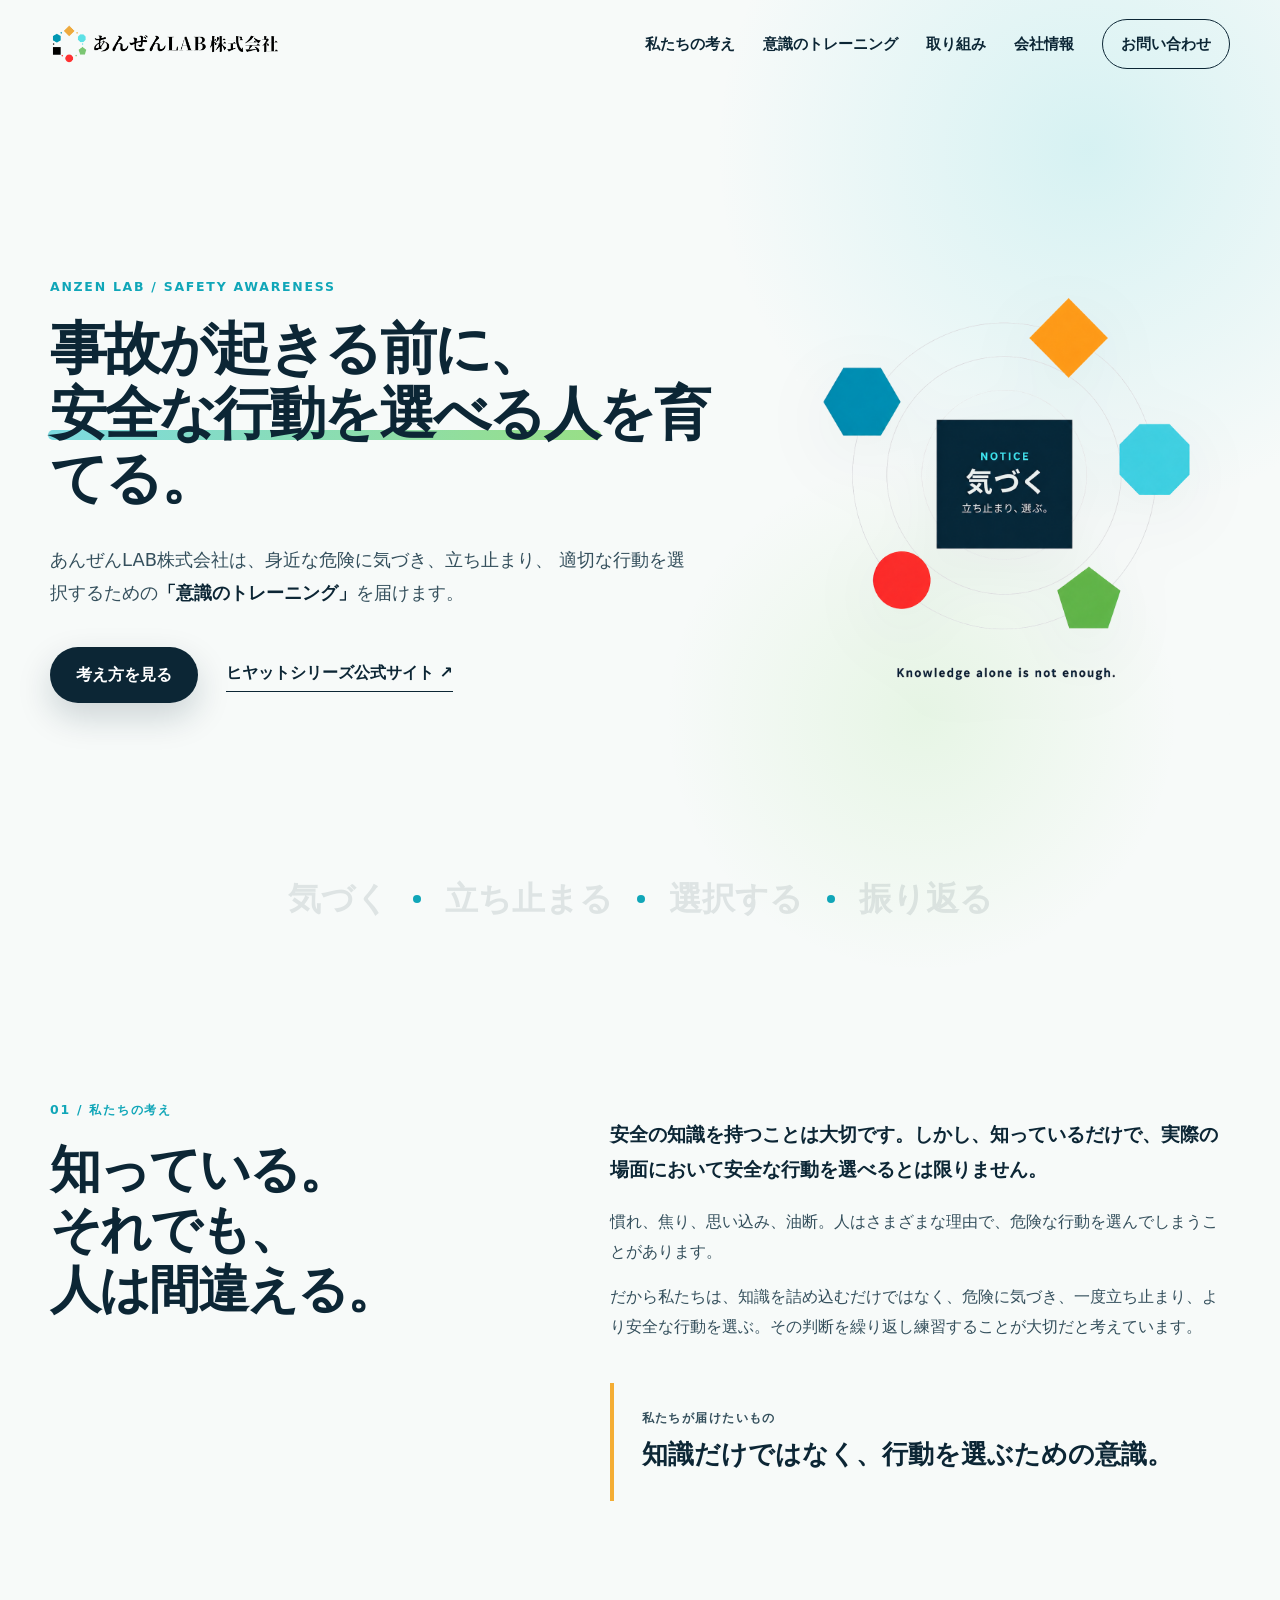
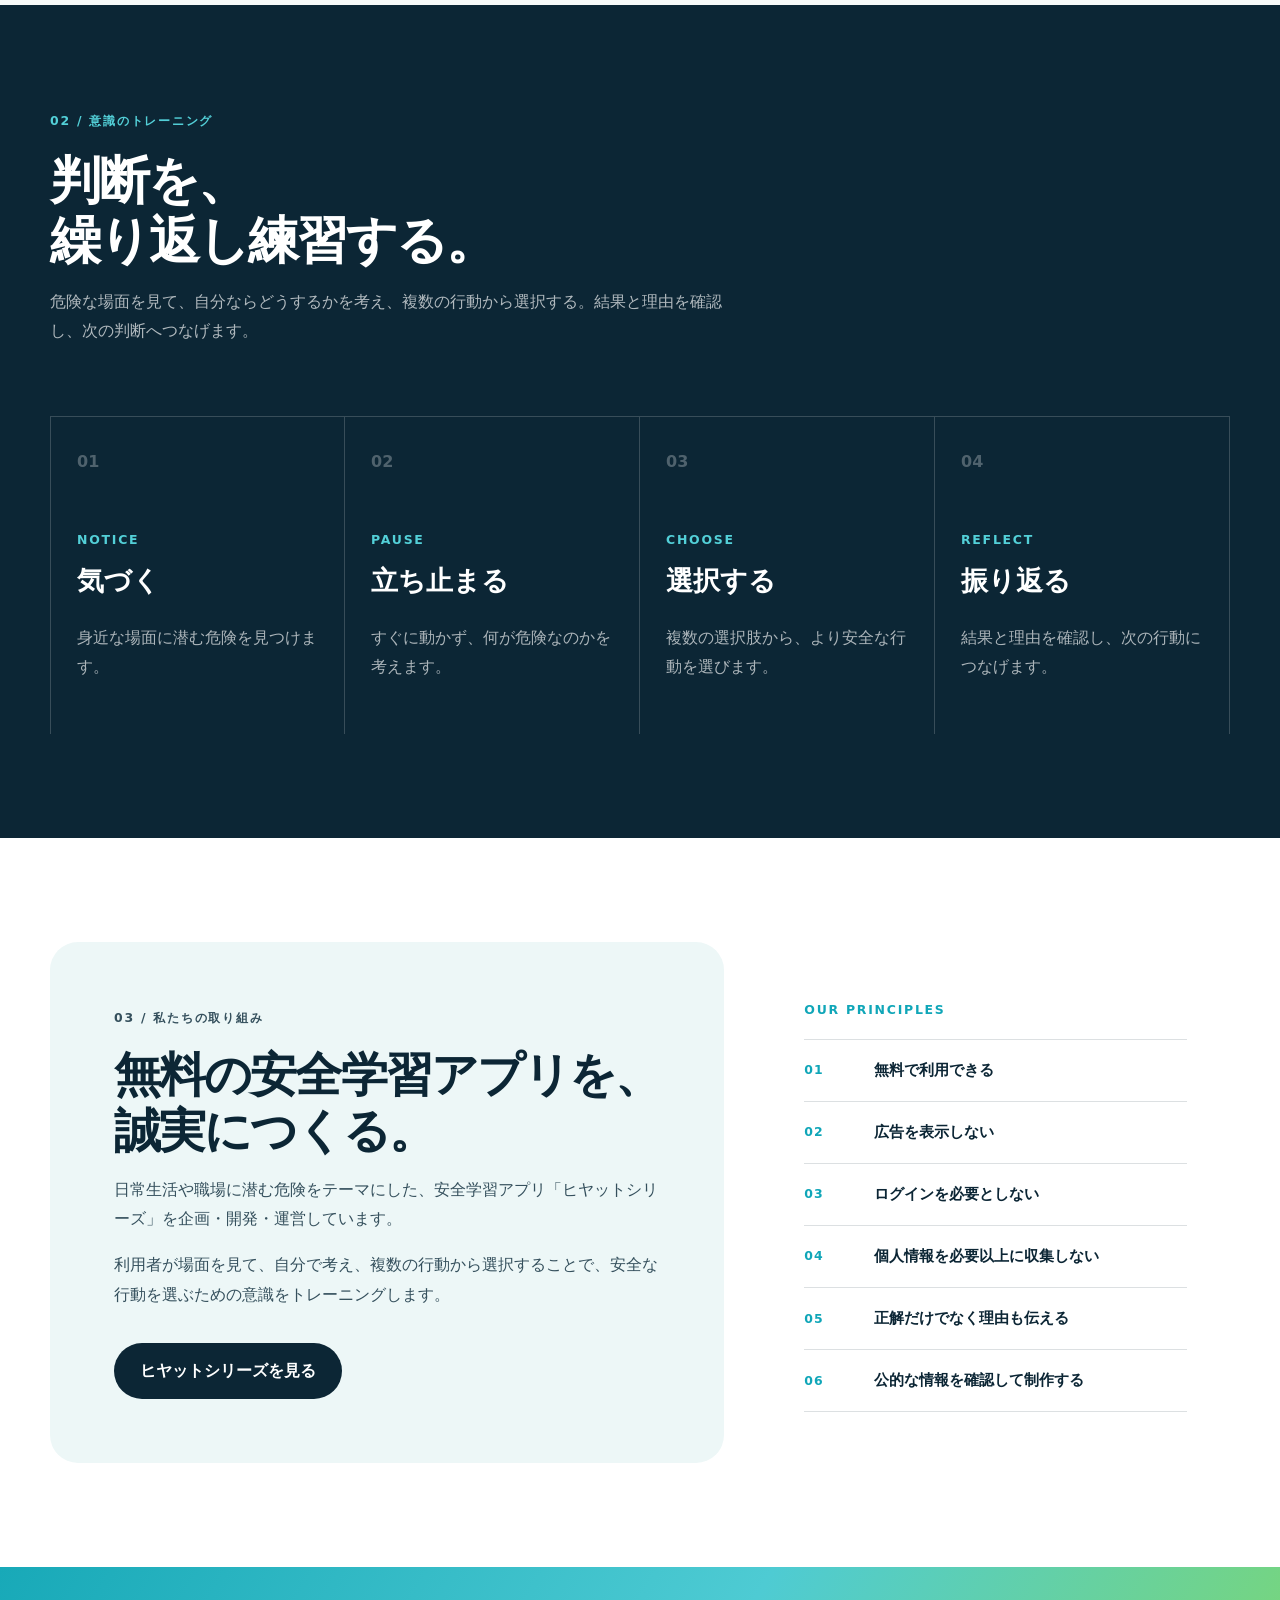
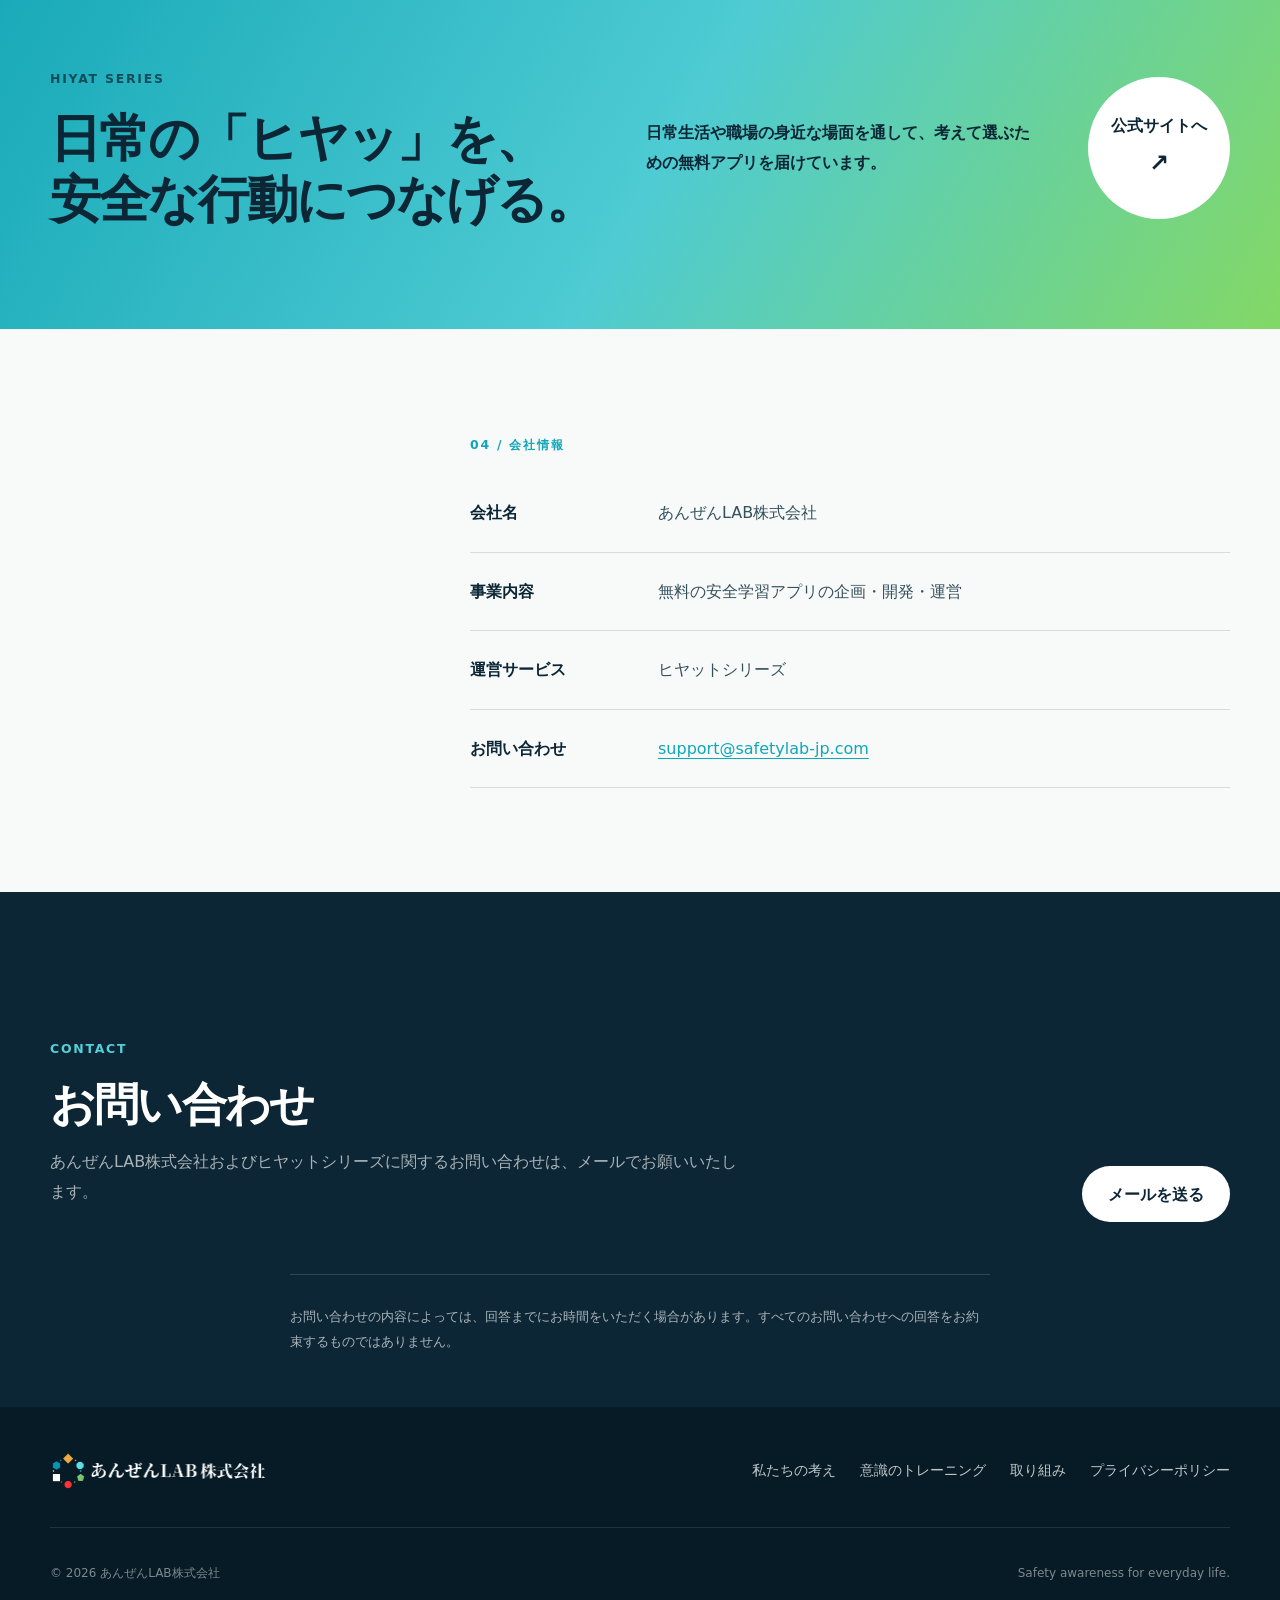
==== index.html @ 558116e5 "optimize favicon for bookmarks" ====
<!doctype html>
<html lang="ja">
<head>
  <meta charset="utf-8">
  <meta name="viewport" content="width=device-width,initial-scale=1">
  <meta name="description" content="あんぜんLAB株式会社は、身近な危険に気づき、立ち止まり、適切な行動を選択するための「意識のトレーニング」を届けます。">
  <meta name="theme-color" content="#0c2635">
  <title>あんぜんLAB株式会社｜事故が起きる前に、安全な行動を選べる人を育てる。</title>
  <link rel="icon" href="assets/favicon.ico" sizes="any">
  <link rel="icon" type="image/png" sizes="32x32" href="assets/favicon-32.png">
  <link rel="icon" type="image/png" sizes="16x16" href="assets/favicon-16.png">
  <link rel="apple-touch-icon" sizes="180x180" href="assets/apple-touch-icon.png">
  <link rel="manifest" href="manifest.webmanifest">
  <meta name="mobile-web-app-capable" content="yes">
  <meta name="apple-mobile-web-app-capable" content="yes">
  <meta name="apple-mobile-web-app-status-bar-style" content="default">
  <meta name="apple-mobile-web-app-title" content="あんぜんLAB">
  <link rel="stylesheet" href="styles.css">
</head>
<body>
  <a class="skip-link" href="#main">本文へ移動</a>

  <header class="site-header" data-header>
    <div class="shell header-inner">
      <a class="brand" href="#top" aria-label="あんぜんLAB株式会社 ホーム">
        <img src="assets/anzen-lab-logo.png" alt="あんぜんLAB株式会社">
      </a>
      <button class="menu-button" type="button" aria-expanded="false" aria-controls="site-nav">
        <span>メニュー</span>
        <i aria-hidden="true"></i>
      </button>
      <nav id="site-nav" class="site-nav" aria-label="メインメニュー">
        <a href="#philosophy">私たちの考え</a>
        <a href="#training">意識のトレーニング</a>
        <a href="#work">取り組み</a>
        <a href="#company">会社情報</a>
        <a class="nav-cta" href="#contact">お問い合わせ</a>
      </nav>
    </div>
  </header>

  <main id="main">
    <section id="top" class="hero">
      <div class="hero-grid shell">
        <div class="hero-copy">
          <p class="kicker">ANZEN LAB / SAFETY AWARENESS</p>
          <h1>
            <span class="hero-line">事故が起きる前に、</span>
            <span class="hero-line"><em>安全な行動を選べる人</em>を育てる。</span>
          </h1>
          <p class="hero-lead">
            あんぜんLAB株式会社は、身近な危険に気づき、立ち止まり、
            適切な行動を選択するための<strong>「意識のトレーニング」</strong>を届けます。
          </p>
          <div class="hero-actions">
            <a class="button button-primary" href="#training">考え方を見る</a>
            <a class="text-link" href="https://hiyat-series.web.app" target="_blank" rel="noopener noreferrer">
              ヒヤットシリーズ公式サイト
              <span aria-hidden="true">↗</span>
            </a>
          </div>
        </div>

        <div class="hero-visual" aria-hidden="true">
          <figure class="orbit-figure">
            <img class="orbit-image" src="assets/notice-orbit-v11.png" alt="" loading="eager" decoding="async">
          </figure>
        </div>
      </div>
      <div class="hero-marquee" aria-hidden="true">
        <span>気づく</span><i></i><span>立ち止まる</span><i></i><span>選択する</span><i></i><span>振り返る</span>
      </div>
    </section>

    <section id="philosophy" class="section philosophy">
      <div class="shell philosophy-grid">
        <div class="section-heading">
          <p class="section-index">01 / 私たちの考え</p>
          <h2>
            <span class="heading-line">知っている。</span>
            <span class="heading-line">それでも、人は間違える。</span>
          </h2>
        </div>
        <div class="philosophy-copy">
          <p class="lead">安全の知識を持つことは大切です。しかし、知っているだけで、実際の場面において安全な行動を選べるとは限りません。</p>
          <p>慣れ、焦り、思い込み、油断。人はさまざまな理由で、危険な行動を選んでしまうことがあります。</p>
          <p>だから私たちは、知識を詰め込むだけではなく、危険に気づき、一度立ち止まり、より安全な行動を選ぶ。その判断を繰り返し練習することが大切だと考えています。</p>
          <blockquote>
            <span>私たちが届けたいもの</span>
            知識だけではなく、行動を選ぶための意識。
          </blockquote>
        </div>
      </div>
    </section>

    <section id="training" class="section training">
      <div class="shell">
        <div class="section-heading section-heading-light">
          <p class="section-index">02 / 意識のトレーニング</p>
          <h2>
            <span class="heading-line">判断を、</span>
            <span class="heading-line">繰り返し練習する。</span>
          </h2>
          <p>危険な場面を見て、自分ならどうするかを考え、複数の行動から選択する。結果と理由を確認し、次の判断へつなげます。</p>
        </div>

        <ol class="training-flow">
          <li>
            <span class="number">01</span>
            <div>
              <p class="flow-en">NOTICE</p>
              <h3>気づく</h3>
              <p>身近な場面に潜む危険を見つけます。</p>
            </div>
          </li>
          <li>
            <span class="number">02</span>
            <div>
              <p class="flow-en">PAUSE</p>
              <h3>立ち止まる</h3>
              <p>すぐに動かず、何が危険なのかを考えます。</p>
            </div>
          </li>
          <li>
            <span class="number">03</span>
            <div>
              <p class="flow-en">CHOOSE</p>
              <h3>選択する</h3>
              <p>複数の選択肢から、より安全な行動を選びます。</p>
            </div>
          </li>
          <li>
            <span class="number">04</span>
            <div>
              <p class="flow-en">REFLECT</p>
              <h3>振り返る</h3>
              <p>結果と理由を確認し、次の行動につなげます。</p>
            </div>
          </li>
        </ol>
      </div>
    </section>

    <section id="work" class="section work">
      <div class="shell work-grid">
        <div class="work-card">
          <p class="section-index">03 / 私たちの取り組み</p>
          <h2>
            <span class="heading-line">無料の安全学習アプリを、</span>
            <span class="heading-line">誠実につくる。</span>
          </h2>
          <p>日常生活や職場に潜む危険をテーマにした、安全学習アプリ「ヒヤットシリーズ」を企画・開発・運営しています。</p>
          <p>利用者が場面を見て、自分で考え、複数の行動から選択することで、安全な行動を選ぶための意識をトレーニングします。</p>
          <a class="button button-dark" href="https://hiyat-series.web.app" target="_blank" rel="noopener noreferrer">
            ヒヤットシリーズを見る
          </a>
        </div>

        <div class="principles">
          <p class="principles-label">OUR PRINCIPLES</p>
          <ul>
            <li><span>01</span>無料で利用できる</li>
            <li><span>02</span>広告を表示しない</li>
            <li><span>03</span>ログインを必要としない</li>
            <li><span>04</span>個人情報を必要以上に収集しない</li>
            <li><span>05</span>正解だけでなく理由も伝える</li>
            <li><span>06</span>公的な情報を確認して制作する</li>
          </ul>
        </div>
      </div>
    </section>

    <section class="series-band" aria-labelledby="series-title">
      <div class="shell series-band-inner">
        <div>
          <p class="section-index">HIYAT SERIES</p>
          <h2 id="series-title">
            <span class="heading-line">日常の「ヒヤッ」を、</span>
            <span class="heading-line">安全な行動につなげる。</span>
          </h2>
        </div>
        <p>日常生活や職場の身近な場面を通して、考えて選ぶための無料アプリを届けています。</p>
        <a class="circle-link" href="https://hiyat-series.web.app" target="_blank" rel="noopener noreferrer" aria-label="ヒヤットシリーズ公式サイトを開く">
          <span>公式サイトへ</span>
          <b aria-hidden="true">↗</b>
        </a>
      </div>
    </section>

    <section id="company" class="section company">
      <div class="shell company-grid">
        <div class="company-content">
          <p class="section-index">04 / 会社情報</p>
          <dl class="company-list">
          <div><dt>会社名</dt><dd>あんぜんLAB株式会社</dd></div>
          <div><dt>事業内容</dt><dd>無料の安全学習アプリの企画・開発・運営</dd></div>
          <div><dt>運営サービス</dt><dd>ヒヤットシリーズ</dd></div>
          <div><dt>お問い合わせ</dt><dd><a href="mailto:support@safetylab-jp.com">support@safetylab-jp.com</a></dd></div>
          </dl>
        </div>
      </div>
    </section>

    <section id="contact" class="contact">
      <div class="shell contact-inner">
        <div>
          <p class="section-index">CONTACT</p>
          <h2>お問い合わせ</h2>
          <p>あんぜんLAB株式会社およびヒヤットシリーズに関するお問い合わせは、メールでお願いいたします。</p>
        </div>
        <a class="button button-light" href="mailto:support@safetylab-jp.com">メールを送る</a>
      </div>
      <p class="contact-note shell">お問い合わせの内容によっては、回答までにお時間をいただく場合があります。すべてのお問い合わせへの回答をお約束するものではありません。</p>
    </section>
  </main>

  <footer class="site-footer">
    <div class="shell footer-top">
      <a class="footer-brand" href="#top">
        <img src="assets/anzen-lab-logo-footer.png" alt="あんぜんLAB株式会社">
      </a>
      <nav aria-label="フッターメニュー">
        <a href="#philosophy">私たちの考え</a>
        <a href="#training">意識のトレーニング</a>
        <a href="#work">取り組み</a>
        <a href="privacy/index.html">プライバシーポリシー</a>
      </nav>
    </div>
    <div class="shell footer-bottom">
      <p>© 2026 あんぜんLAB株式会社</p>
      <p>Safety awareness for everyday life.</p>
    </div>
  </footer>

  <script src="script.js"></script>
</body>
</html>
---- styles.css ----
:root {
  --ink: #0c2635;
  --ink-soft: #35505d;
  --paper: #f7faf9;
  --white: #ffffff;
  --aqua: #10a6b8;
  --cyan: #53d0d8;
  --green: #79d65f;
  --amber: #f4ad34;
  --red: #ff4b43;
  --line: rgba(12, 38, 53, .14);
  --shell: min(1180px, calc(100% - 48px));
  --radius-lg: 28px;
  --radius-md: 18px;
  --shadow: 0 24px 70px rgba(12, 38, 53, .10);
}

* { box-sizing: border-box; }
html { scroll-behavior: smooth; }
body {
  margin: 0;
  color: var(--ink);
  background: var(--paper);
  font-family: "Noto Sans JP", "Hiragino Kaku Gothic ProN", "Yu Gothic", system-ui, sans-serif;
  line-height: 1.85;
  -webkit-font-smoothing: antialiased;
}
img { max-width: 100%; display: block; }
a { color: inherit; }
button, a { -webkit-tap-highlight-color: transparent; }

.shell { width: var(--shell); margin-inline: auto; }
.skip-link {
  position: fixed; left: 12px; top: -60px; z-index: 1000;
  background: var(--ink); color: #fff; padding: 10px 14px; border-radius: 8px;
}
.skip-link:focus { top: 12px; }

.site-header {
  position: fixed; inset: 0 0 auto 0; z-index: 50;
  border-bottom: 1px solid transparent;
  transition: background .25s ease, border-color .25s ease, backdrop-filter .25s ease;
}
.site-header.is-scrolled {
  background: rgba(247, 250, 249, .86);
  border-color: var(--line);
  backdrop-filter: blur(18px);
}
.header-inner {
  min-height: 88px; display: flex; align-items: center; justify-content: space-between; gap: 28px;
}
.brand { display: block; width: 244px; }
.brand img { width: 100%; height: auto; }
.site-nav { display: flex; align-items: center; gap: 28px; font-size: .92rem; font-weight: 700; }
.site-nav a { text-decoration: none; position: relative; }
.site-nav a:not(.nav-cta)::after {
  content: ""; position: absolute; left: 0; right: 100%; bottom: -7px; height: 2px;
  background: var(--aqua); transition: right .2s ease;
}
.site-nav a:hover::after, .site-nav a:focus-visible::after { right: 0; }
.nav-cta { border: 1px solid var(--ink); border-radius: 999px; padding: 10px 18px; }
.menu-button { display: none; }

.hero {
  min-height: 100svh;
  padding: 150px 0 72px;
  overflow: hidden;
  background:
    radial-gradient(circle at 85% 15%, rgba(83,208,216,.20), transparent 27%),
    radial-gradient(circle at 72% 72%, rgba(121,214,95,.13), transparent 22%),
    var(--paper);
}
.hero-grid {
  min-height: calc(100svh - 222px);
  display: grid; grid-template-columns: minmax(0, 1.2fr) minmax(360px, .8fr); gap: 52px; align-items: center;
}
.hero-copy { max-width: 760px; }
.kicker, .section-index, .principles-label, .flow-en {
  margin: 0 0 18px; color: var(--aqua); font-weight: 800; font-size: .78rem;
  letter-spacing: .14em;
}
.hero h1 {
  margin: 0;
  font-size: clamp(2.75rem, 4.45vw, 4.55rem);
  line-height: 1.14;
  letter-spacing: -.045em;
  font-weight: 850;
}
.hero-line,
.heading-line {
  display: block;
}
.hero h1 em {
  font-style: normal;
}
.hero h1 em {
  position: relative;
  z-index: 0;
}
.hero h1 em::after {
  content: "";
  position: absolute;
  z-index: -1;
  left: -.04em;
  right: -.04em;
  bottom: .10em;
  height: .18em;
  border-radius: 999px;
  background: linear-gradient(90deg, var(--cyan), var(--green));
  opacity: .75;
}
.hero-lead {
  max-width: 650px; margin: 32px 0 0; color: var(--ink-soft); font-size: clamp(1rem, 1.4vw, 1.18rem);
}
.hero-lead strong { color: var(--ink); }
.hero-actions { display: flex; align-items: center; gap: 28px; margin-top: 38px; flex-wrap: wrap; }
.button {
  display: inline-flex; align-items: center; justify-content: center;
  min-height: 56px; padding: 0 26px; border-radius: 999px;
  text-decoration: none; font-weight: 800; transition: transform .2s ease, box-shadow .2s ease;
}
.button:hover { transform: translateY(-2px); }
.button-primary { background: var(--ink); color: #fff; box-shadow: 0 14px 34px rgba(12,38,53,.18); }
.button-dark { background: var(--ink); color: #fff; }
.button-light { background: #fff; color: var(--ink); }
.text-link { font-weight: 800; text-decoration: none; border-bottom: 1px solid var(--ink); padding-bottom: 3px; }


.hero-visual { position: relative; display: grid; place-items: center; min-height: 560px; }
.orbit-figure {
  margin: 0;
  width: min(520px, 100%);
  display: grid;
  place-items: center;
}
.orbit-image {
  display: block;
  width: 100%;
  height: auto;
  filter: drop-shadow(0 18px 34px rgba(12,38,53,.06));
}
.orbit {

  position: relative; width: min(440px, 100%); aspect-ratio: 1;
  border: 1px solid rgba(12,38,53,.16); border-radius: 50%;
}
.orbit::before, .orbit::after {
  content: ""; position: absolute; border-radius: 50%; border: 1px solid rgba(12,38,53,.10);
}
.orbit::before { inset: 12%; }
.orbit::after { inset: 27%; }
.orbit-center {
  position: absolute; inset: 33%; z-index: 2;
  display: grid; place-content: center; text-align: center;
  border-radius: 34% 66% 53% 47% / 55% 45% 55% 45%;
  background: var(--ink); color: #fff; box-shadow: var(--shadow);
  transform: rotate(-4deg);
}
.orbit-center > * { transform: rotate(4deg); }
.orbit-center span { color: var(--cyan); font-size: .70rem; font-weight: 900; letter-spacing: .18em; }
.orbit-center strong { font-size: clamp(1.45rem, 3vw, 2.2rem); }
.orbit-center small { color: rgba(255,255,255,.72); font-size: .72rem; }
.shape { position: absolute; display: block; box-shadow: 0 12px 30px rgba(12,38,53,.14); }
.shape-a { width: 80px; height: 80px; left: 4%; top: 18%; background: var(--aqua); border-radius: 28%; transform: rotate(30deg); }
.shape-b { width: 74px; height: 74px; right: 4%; top: 10%; background: var(--amber); transform: rotate(45deg); }
.shape-c { width: 72px; height: 72px; right: 0; bottom: 18%; background: var(--cyan); border-radius: 50%; }
.shape-d { width: 66px; height: 66px; left: 8%; bottom: 7%; background: var(--red); border-radius: 50%; }
.shape-e { width: 68px; height: 68px; left: 42%; bottom: -3%; background: var(--green); clip-path: polygon(50% 0, 100% 34%, 82% 100%, 18% 100%, 0 34%); }
.visual-caption {
  position: absolute; right: 0; bottom: 10px; margin: 0;
  font-size: .72rem; letter-spacing: .16em; font-weight: 800; color: var(--ink-soft);
}
.hero-marquee {
  width: var(--shell);
  margin: 40px auto -8px;
  display: flex;
  align-items: center;
  justify-content: center;
  gap: clamp(14px, 2vw, 24px);
  overflow: hidden;
  font-size: clamp(1.35rem, 2.6vw, 2.45rem);
  font-weight: 850;
  color: rgba(12,38,53,.10);
  white-space: nowrap;
}
.hero-marquee i { width: 8px; height: 8px; border-radius: 50%; background: var(--aqua); }

.section { padding: 104px 0; }
.philosophy-grid, .company-grid { display: grid; grid-template-columns: .88fr 1.12fr; gap: 72px; align-items: start; }
.section-heading h2, .work-card h2, .series-band h2, .contact h2 {
  margin: 0; font-size: clamp(2.1rem, 3.55vw, 3.65rem); line-height: 1.18; letter-spacing: -.04em;
  overflow-wrap: normal;
  word-break: keep-all;
}
.philosophy-copy { max-width: 680px; }
.philosophy-copy p { color: var(--ink-soft); }
.philosophy-copy .lead { color: var(--ink); font-size: 1.2rem; font-weight: 700; }
blockquote {
  margin: 42px 0 0; padding: 26px 0 26px 28px; border-left: 4px solid var(--amber);
  font-size: clamp(1.3rem, 2vw, 1.7rem); font-weight: 800; line-height: 1.55;
}
blockquote span { display: block; margin-bottom: 7px; color: var(--ink-soft); font-size: .75rem; letter-spacing: .12em; }

.training { background: var(--ink); color: #fff; }
.section-heading-light { max-width: 900px; }
.section-heading-light .section-index, .training .flow-en { color: var(--cyan); }
.section-heading-light > p:last-child { color: rgba(255,255,255,.68); max-width: 690px; }
.training-flow {
  list-style: none; padding: 0; margin: 70px 0 0;
  display: grid; grid-template-columns: repeat(4, 1fr);
  border-top: 1px solid rgba(255,255,255,.18);
}
.training-flow li {
  position: relative; padding: 30px 26px 36px; min-height: 300px;
  border-right: 1px solid rgba(255,255,255,.18);
}
.training-flow li:first-child { border-left: 1px solid rgba(255,255,255,.18); }
.number { display: block; margin-bottom: 52px; color: rgba(255,255,255,.28); font-size: 1rem; font-weight: 900; }
.training-flow h3 { margin: 0 0 14px; font-size: 1.7rem; }
.training-flow p { color: rgba(255,255,255,.66); }
.training-flow .flow-en { margin-bottom: 5px; }

.work { background: #fff; }
.work-grid { display: grid; grid-template-columns: 1.1fr .9fr; gap: 80px; align-items: stretch; }
.work-card { padding: 64px; border-radius: var(--radius-lg); background: #edf7f7; }
.work-card p { color: var(--ink-soft); max-width: 680px; }
.work-card .button { margin-top: 18px; }
.principles {
  padding: 56px 0 0;
}
.principles ul { list-style: none; padding: 0; margin: 0; border-top: 1px solid var(--line); }
.principles li {
  display: grid; grid-template-columns: 58px 1fr; gap: 12px; align-items: center;
  padding: 18px 0;
  border-bottom: 1px solid var(--line);
  font-size: .95rem;
  font-weight: 750;
  line-height: 1.65;
  word-break: keep-all;
}
.principles li span { color: var(--aqua); font-size: .78rem; letter-spacing: .08em; }

.series-band { padding: 100px 0; background: linear-gradient(120deg, #18a9b8, #4ecbd3 52%, #83d865); color: var(--ink); }
.series-band-inner {
  display: grid; grid-template-columns: 1.08fr .78fr auto; gap: 44px; align-items: center;
}
.series-band .section-index { color: var(--ink); opacity: .72; }
.series-band p { font-weight: 650; }
.circle-link {
  width: 142px; aspect-ratio: 1; border-radius: 50%; background: #fff;
  display: grid; place-content: center; text-align: center; text-decoration: none; font-weight: 850;
  transition: transform .25s ease;
}
.circle-link:hover { transform: rotate(-5deg) scale(1.04); }
.circle-link b { font-size: 1.5rem; }

.company-list { margin: 0; }
.company-list div {
  display: grid; grid-template-columns: 160px 1fr; gap: 28px;
  padding: 24px 0; border-bottom: 1px solid var(--line);
}
.company-list dt { font-weight: 800; }
.company-list dd { margin: 0; color: var(--ink-soft); }
.company-list a { color: var(--aqua); text-underline-offset: 4px; }

.contact { padding: 100px 0 40px; color: #fff; background: var(--ink); }
.contact-inner {
  display: grid; grid-template-columns: 1fr auto; gap: 60px; align-items: end;
}
.contact p { color: rgba(255,255,255,.65); max-width: 700px; }
.contact .section-index { color: var(--cyan); }
.contact-note { margin-top: 52px; padding-top: 30px; border-top: 1px solid rgba(255,255,255,.15); font-size: .82rem; }

.site-footer { padding: 46px 0 24px; background: #071b26; color: #fff; }
.footer-top { display: flex; align-items: center; justify-content: space-between; gap: 34px; }
.footer-brand { width: 230px; }
.footer-top nav { display: flex; flex-wrap: wrap; gap: 24px; }
.footer-top nav a { color: rgba(255,255,255,.75); text-decoration: none; font-size: .86rem; }
.footer-bottom {
  display: flex; justify-content: space-between; gap: 24px;
  margin-top: 38px; padding-top: 22px; border-top: 1px solid rgba(255,255,255,.10);
  color: rgba(255,255,255,.48); font-size: .75rem;
}

@media (max-width: 900px) {
  :root { --shell: min(100% - 36px, 720px); }
  .hero-grid {
    justify-items: center;
  }
  .header-inner { min-height: 76px; }
  .brand { width: 205px; }
  .menu-button {
    display: inline-flex; align-items: center; gap: 10px;
    border: 1px solid var(--line); border-radius: 999px; background: rgba(255,255,255,.78);
    padding: 10px 14px; color: var(--ink); font-weight: 800;
  }
  .menu-button i, .menu-button i::before, .menu-button i::after {
    display: block; width: 17px; height: 2px; background: currentColor; content: "";
  }
  .menu-button i { position: relative; }
  .menu-button i::before { position: absolute; top: -5px; }
  .menu-button i::after { position: absolute; top: 5px; }
  .site-nav {
    position: absolute; left: 18px; right: 18px; top: 84px;
    display: none; flex-direction: column; align-items: stretch; gap: 0;
    padding: 18px; border: 1px solid var(--line); border-radius: 22px;
    background: rgba(255,255,255,.97); box-shadow: var(--shadow);
  }
  .site-nav.is-open { display: flex; }
  .site-nav a { padding: 13px 10px; }
  .nav-cta { text-align: center; margin-top: 8px; }
  .hero { padding-top: 116px; }
  .hero-grid { grid-template-columns: 1fr; min-height: auto; gap: 36px; }
  .hero-visual { min-height: 430px; width: 100%; }
  .orbit-figure { width: min(430px, 92vw); }
  .visual-caption { right: 8%; }
  .philosophy-grid, .company-grid, .work-grid { grid-template-columns: 1fr; gap: 42px; }
  .training-flow { grid-template-columns: 1fr 1fr; }
  .training-flow li:nth-child(3) { border-left: 1px solid rgba(255,255,255,.18); }
  .series-band-inner { grid-template-columns: 1fr; }
  .circle-link { width: 132px; }
  .contact-inner { grid-template-columns: 1fr; align-items: start; }
}

@media (max-width: 560px) {
  :root { --shell: calc(100% - 28px); }
  .brand { width: 176px; }
  .menu-button span { display: none; }
  .hero { min-height: auto; padding-bottom: 50px; }
  .hero h1 { font-size: clamp(2.3rem, 11vw, 3.45rem); }
  .hero-line { display: inline; }
  .hero-line::after { content: " "; }
  .hero-actions { align-items: flex-start; flex-direction: column; }
  .hero-visual { min-height: 390px; width: 100%; }
  .orbit-figure { width: min(410px, 96vw); }
  .section { padding: 88px 0; }
  .section-heading h2, .work-card h2, .series-band h2, .contact h2 { font-size: 2.35rem; }
  .training-flow { grid-template-columns: 1fr; }
  .training-flow li, .training-flow li:nth-child(3) { border-left: 1px solid rgba(255,255,255,.18); }
  .training-flow li { min-height: auto; }
  .number { margin-bottom: 28px; }
  .work-card { padding: 34px 24px; }
  .company-list div { grid-template-columns: 1fr; gap: 5px; }
  .footer-top, .footer-bottom { align-items: flex-start; flex-direction: column; }
}

@media (max-width: 560px) {
  .orbit-image {
    width: 100%;
  }
  .hero-actions {
    width: 100%;
  }
}

@media (prefers-reduced-motion: reduce) {
  *, *::before, *::after { scroll-behavior: auto !important; transition: none !important; animation: none !important; }
}

.company .section-heading h2 {
  max-width: 560px;
  font-size: clamp(2.35rem, 4vw, 4rem);
}
.work-card h2 {
  font-size: clamp(2.25rem, 3.7vw, 3.85rem);
}
.series-band h2 {
  font-size: clamp(2.4rem, 4vw, 4rem);
}
.training .section-heading h2 {
  font-size: clamp(2.55rem, 4vw, 4rem);
}
.philosophy .section-heading h2 {
  font-size: clamp(2.55rem, 4vw, 4rem);
}

@media (max-width: 1100px) and (min-width: 901px) {
  .hero h1 {
    font-size: clamp(2.55rem, 4vw, 3.7rem);
  }
  .hero-grid {
    grid-template-columns: minmax(0, 1.08fr) minmax(320px, .92fr);
    gap: 34px;
  }
}

@media (max-width: 560px) {
  .heading-line {
    display: inline;
  }
  .heading-line::after {
    content: " ";
  }
  .company .section-heading h2,
  .work-card h2,
  .series-band h2,
  .training .section-heading h2,
  .philosophy .section-heading h2 {
    font-size: 2.25rem;
    word-break: keep-all;
  }
}

@media (max-width: 700px) {
  .hero-marquee {
    justify-content: flex-start;
    overflow-x: auto;
    scrollbar-width: none;
    padding-bottom: 4px;
  }
  .hero-marquee::-webkit-scrollbar {
    display: none;
  }
}

/* Final visual refinements */
.footer-brand img {
  width: 100%;
  height: auto;
}
.series-band {
  overflow: hidden;
}
.contact-inner {
  min-height: 230px;
}
@media (max-width: 900px) {
  .contact-inner {
    min-height: auto;
  }
}


/* Mobile polish v5 */
@media (max-width: 900px) {
  .menu-button {
    justify-content: center;
    width: 46px;
    height: 46px;
    padding: 0;
    flex: 0 0 46px;
  }
  .hero-copy,
  .philosophy-copy,
  .section-heading-light,
  .work-card,
  .company-list,
  .contact-inner > div,
  .contact-note {
    max-width: none;
  }
}

@media (max-width: 700px) {
  .hero-marquee {
    display: none;
  }
  .hero {
    padding-bottom: 34px;
  }
  .hero-grid {
    gap: 26px;
  }
  .hero-lead {
    margin-top: 24px;
    font-size: .98rem;
    line-height: 1.9;
  }
  .hero-actions {
    gap: 16px;
    margin-top: 28px;
  }
  .button {
    min-height: 54px;
  }
  .text-link {
    font-size: 1rem;
  }
  .hero-visual {
    min-height: 300px;
  }
  .visual-caption {
    position: static;
    margin-top: 8px;
    text-align: center;
  }
  .section {
    padding: 74px 0;
  }
  .philosophy-grid, .company-grid, .work-grid {
    gap: 30px;
  }
  .philosophy-copy .lead {
    font-size: 1.08rem;
  }
  .philosophy-copy p,
  .training .section-heading p,
  .work-card p,
  .series-band p,
  .company-list dd,
  .contact p {
    font-size: .98rem;
    line-height: 1.9;
  }
  blockquote {
    margin-top: 28px;
    padding: 20px 0 20px 18px;
    font-size: 1.22rem;
  }
  .training {
    padding-top: 76px;
    padding-bottom: 76px;
  }
  .training-flow {
    margin-top: 40px;
  }
  .training-flow li {
    padding: 24px 22px 28px;
  }
  .training-flow h3 {
    font-size: 1.55rem;
    line-height: 1.25;
  }
  .work-card {
    padding: 28px 20px;
    border-radius: 24px;
  }
  .principles {
    padding-top: 0;
  }
  .principles li {
    grid-template-columns: 42px 1fr;
    gap: 10px;
    padding: 16px 0;
    font-size: .94rem;
  }
  .series-band {
    padding: 74px 0;
  }
  .series-band-inner {
    gap: 24px;
  }
  .circle-link {
    width: 118px;
  }
  .circle-link span {
    font-size: 1rem;
  }
  .circle-link b {
    font-size: 1.32rem;
  }
  .company-list div {
    padding: 18px 0;
  }
  .contact {
    padding: 76px 0 28px;
  }
  .contact-inner {
    gap: 26px;
  }
  .contact .button-light {
    width: 100%;
  }
  .contact-note {
    margin-top: 30px;
    padding-top: 20px;
    font-size: .8rem;
    line-height: 1.8;
  }
  .site-footer {
    padding: 28px 0 18px;
  }
  .footer-top {
    gap: 18px;
  }
  .footer-top nav {
    gap: 14px 18px;
  }
  .footer-bottom {
    margin-top: 20px;
    padding-top: 16px;
    gap: 10px;
  }
}

@media (max-width: 560px) {
  .hero h1 {
    font-size: clamp(2.05rem, 10.6vw, 3rem);
    line-height: 1.16;
  }
  .section-heading h2,
  .work-card h2,
  .series-band h2,
  .training .section-heading h2,
  .philosophy .section-heading h2,
  .company .section-heading h2,
  .contact h2 {
    font-size: 2rem;
    line-height: 1.2;
    letter-spacing: -.035em;
  }
  .hero-line,
  .heading-line {
    display: block;
  }
  .hero-line::after,
  .heading-line::after {
    content: none;
  }
  .hero h1 em::after {
    left: -.02em;
    right: -.02em;
    bottom: .08em;
    height: .16em;
  }
  .site-nav {
    top: 76px;
    left: 14px;
    right: 14px;
    padding: 14px;
  }
  .section-index,
  .kicker,
  .principles-label,
  .flow-en {
    margin-bottom: 14px;
  }
  .company .section-heading h2 {
    font-size: 1.92rem;
  }
  .work-card h2 {
    font-size: 1.92rem;
  }
  .series-band h2 {
    font-size: 1.95rem;
  }
}


/* Mobile final alignment v6 */
@media (max-width: 700px) {
  .contact .button-light {
    width: min(100%, 320px);
    margin-inline: auto;
    justify-self: center;
  }
  .contact-inner {
    text-align: left;
  }
  .contact-note {
    text-align: left;
  }
  .footer-brand {
    width: 205px;
  }
  .footer-top nav {
    width: 100%;
  }
}

@media (max-width: 560px) {
  .contact .button-light {
    width: min(100%, 300px);
  }
  .contact-inner {
    gap: 22px;
  }
  .contact-note {
    margin-top: 26px;
  }
}


/* Mobile orbit text fit and final polish v7 */
@media (max-width: 700px) {
  .orbit-center {
    inset: 27%;
    padding: 10px;
  }
  .orbit-center span {
    font-size: .62rem;
    line-height: 1.2;
    letter-spacing: .16em;
  }
  .orbit-center strong {
    margin: 4px 0 2px;
    font-size: 1.72rem;
    line-height: 1.15;
  }
  .orbit-center small {
    display: block;
    font-size: .62rem;
    line-height: 1.35;
    white-space: nowrap;
  }
  .hero-visual {
    padding-bottom: 4px;
  }
  .orbit-figure {
    width: min(430px, 96vw);
  }
}

@media (max-width: 420px) {
  .orbit-center {
    inset: 25%;
  }
  .orbit-center strong {
    font-size: 1.62rem;
  }
  .orbit-center small {
    font-size: .58rem;
  }
  .visual-caption {
    font-size: .64rem;
    letter-spacing: .12em;
  }
}


/* Company section: remove large duplicate company-name heading */
.company-grid {
  display: block;
}

.company-content {
  width: min(760px, 100%);
  margin-left: auto;
}

.company-content .section-index {
  margin-bottom: 18px;
}

.company-content .company-list {
  width: 100%;
}

@media (max-width: 900px) {
  .company-content {
    width: 100%;
    margin-left: 0;
  }
}
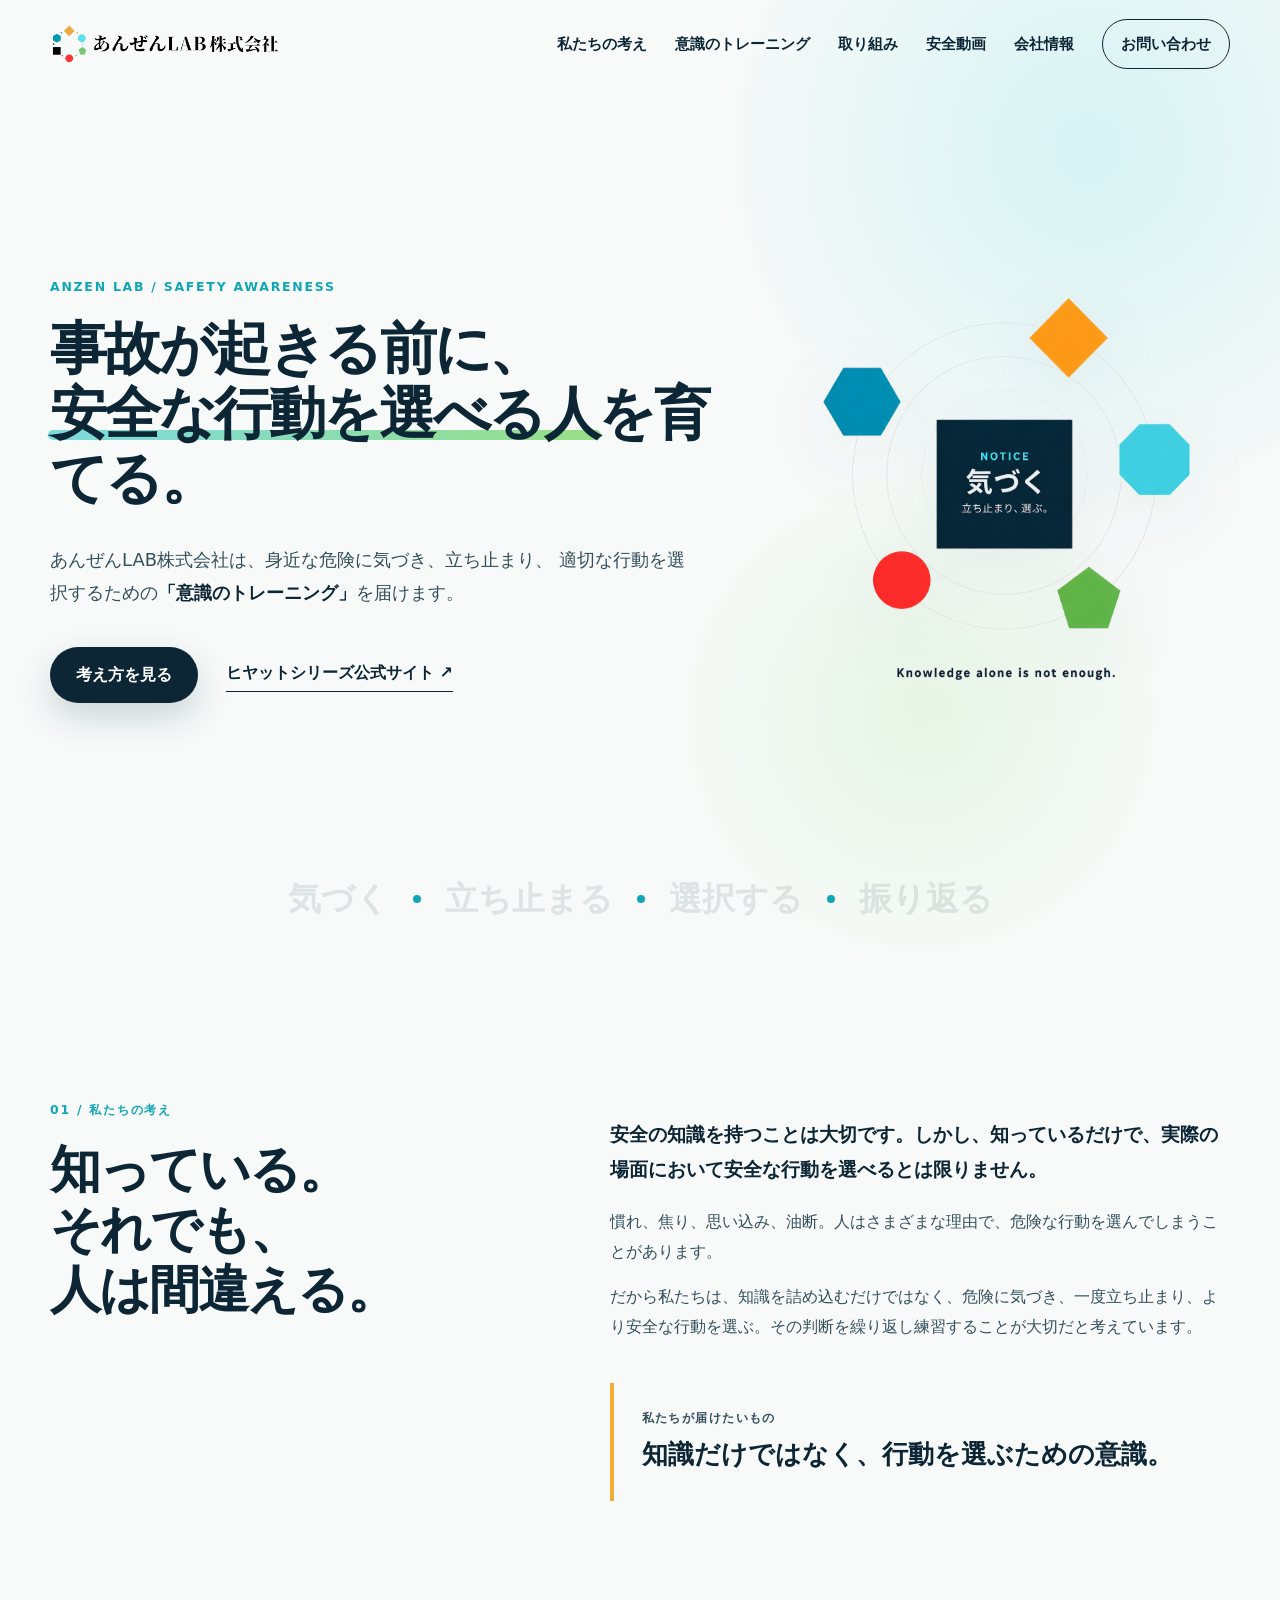
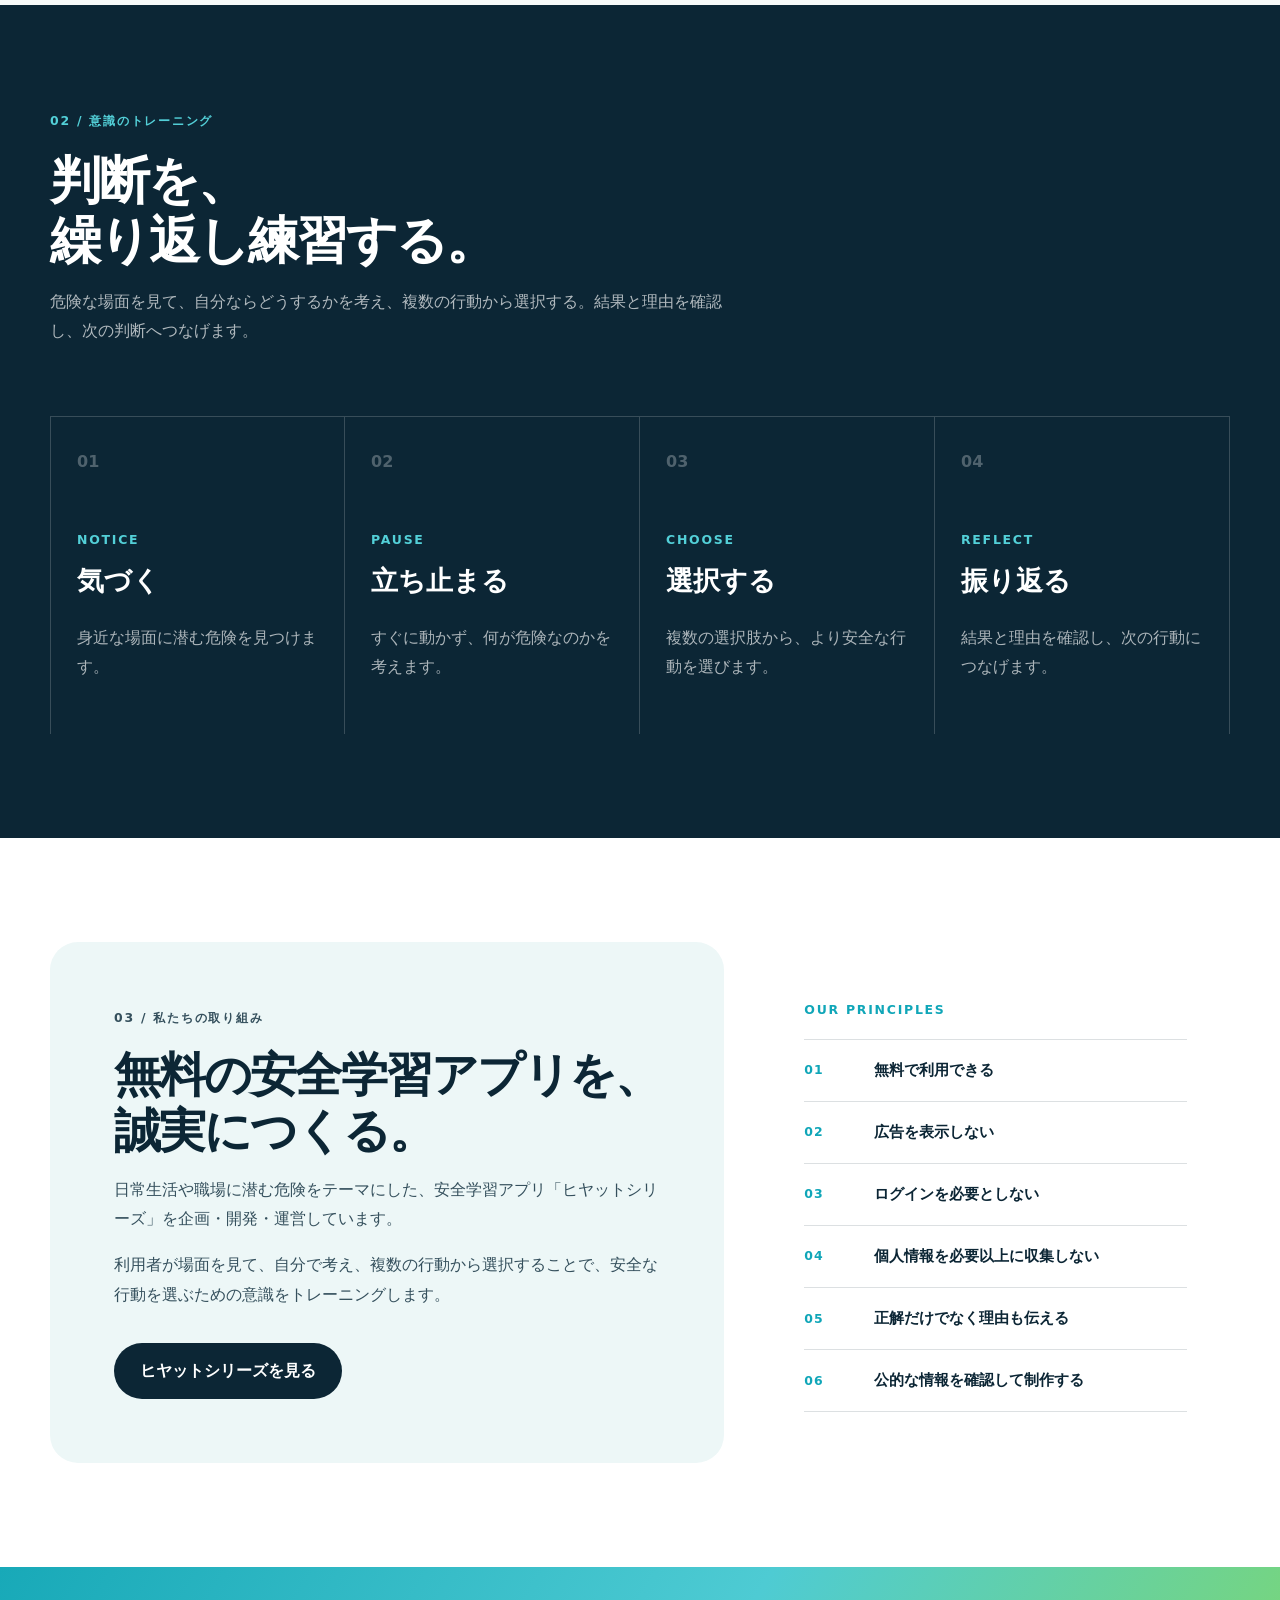
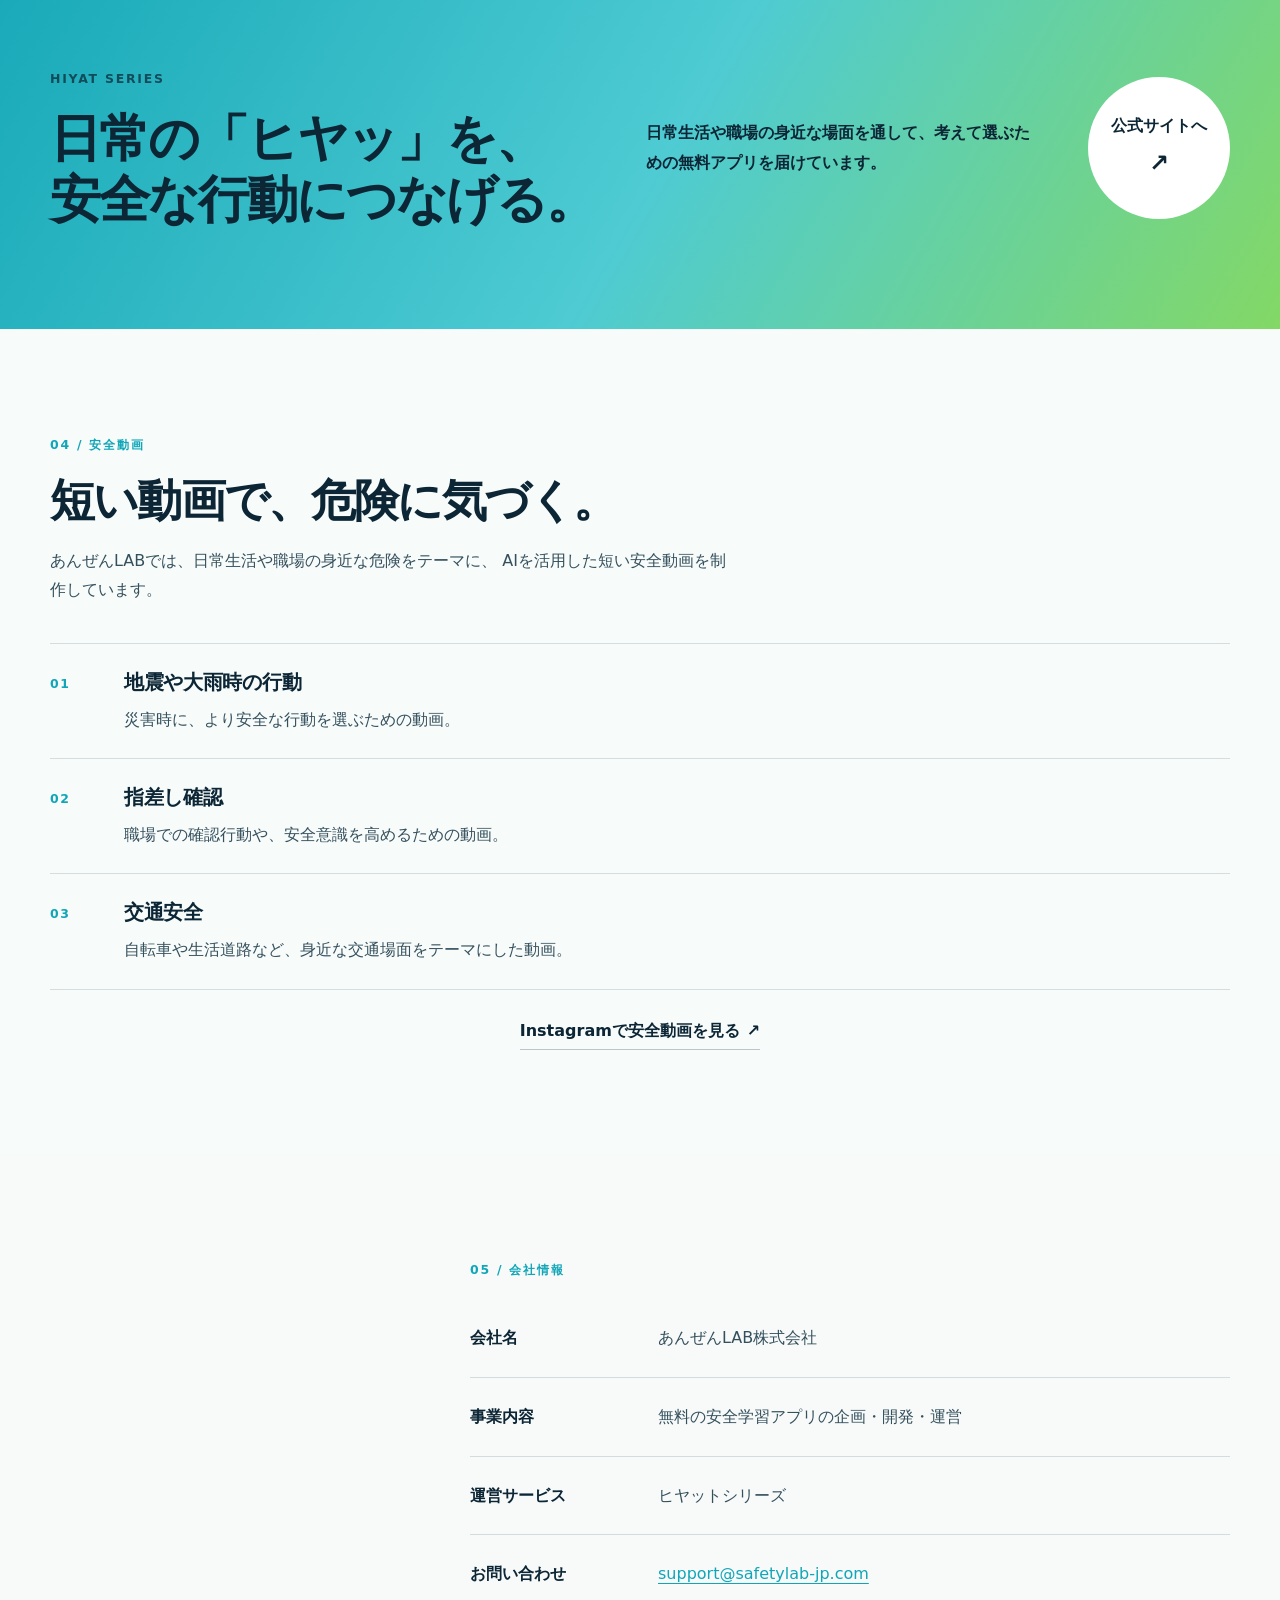
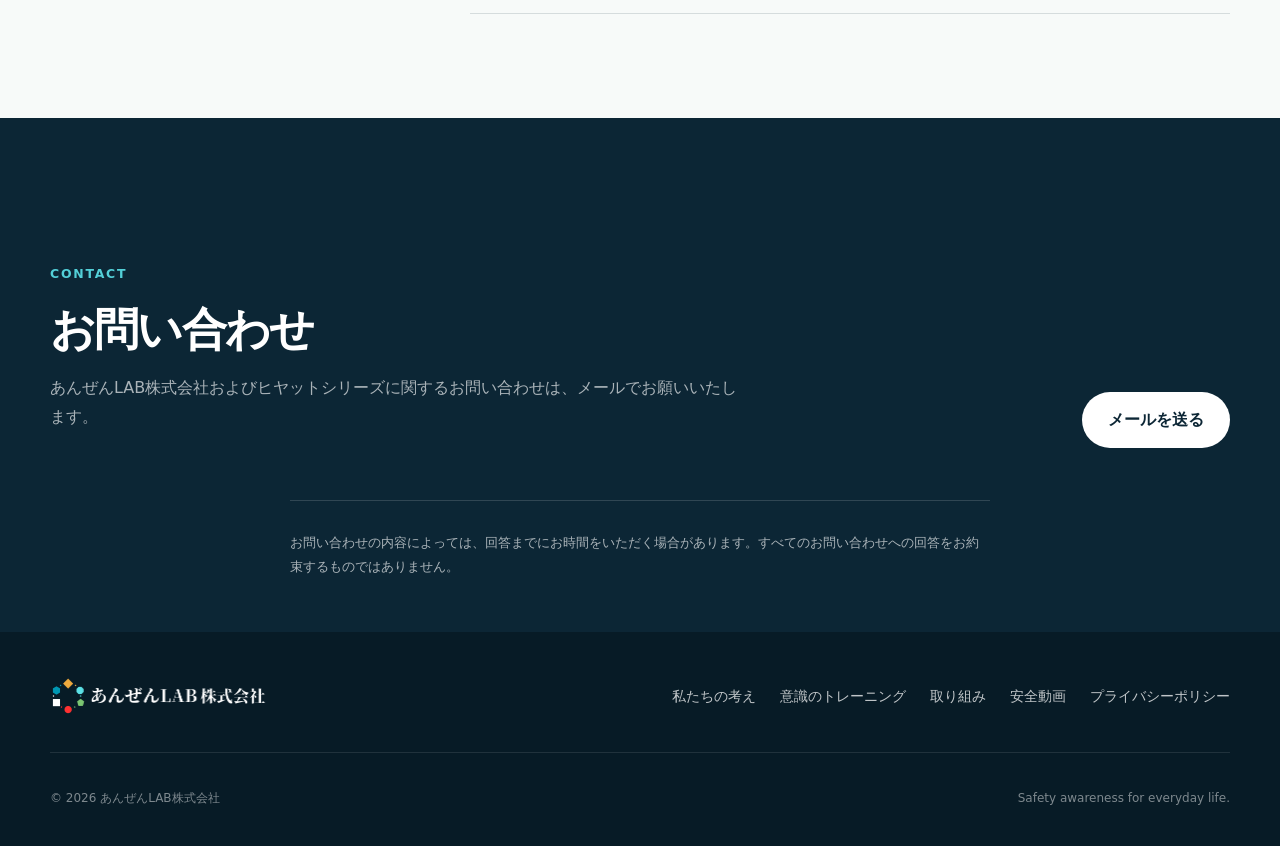
==== commit b0bdd033: "add safety videos section" ====
--- a/index.html
+++ b/index.html
@@ -33,6 +33,7 @@
         <a href="#philosophy">私たちの考え</a>
         <a href="#training">意識のトレーニング</a>
         <a href="#work">取り組み</a>
+        <a href="#videos">安全動画</a>
         <a href="#company">会社情報</a>
         <a class="nav-cta" href="#contact">お問い合わせ</a>
       </nav>
@@ -187,10 +188,55 @@
       </div>
     </section>
 
+    <section id="videos" class="section videos">
+      <div class="shell">
+        <div class="section-heading videos-heading">
+          <p class="section-index">04 / 安全動画</p>
+          <h2>短い動画で、危険に気づく。</h2>
+          <p>
+            あんぜんLABでは、日常生活や職場の身近な危険をテーマに、
+            AIを活用した短い安全動画を制作しています。
+          </p>
+        </div>
+
+        <div class="video-list">
+          <article class="video-item">
+            <div class="video-num">01</div>
+            <div class="video-copy">
+              <h3>地震や大雨時の行動</h3>
+              <p>災害時に、より安全な行動を選ぶための動画。</p>
+            </div>
+          </article>
+
+          <article class="video-item">
+            <div class="video-num">02</div>
+            <div class="video-copy">
+              <h3>指差し確認</h3>
+              <p>職場での確認行動や、安全意識を高めるための動画。</p>
+            </div>
+          </article>
+
+          <article class="video-item">
+            <div class="video-num">03</div>
+            <div class="video-copy">
+              <h3>交通安全</h3>
+              <p>自転車や生活道路など、身近な交通場面をテーマにした動画。</p>
+            </div>
+          </article>
+        </div>
+
+        <div class="videos-action">
+          <a class="text-link" href="https://www.instagram.com/anzen.lab?stkn=MXhna2N1OW1xMWMzNQ%3D%3D" target="_blank" rel="noopener noreferrer">
+            Instagramで安全動画を見る <span aria-hidden="true">↗</span>
+          </a>
+        </div>
+      </div>
+    </section>
+
     <section id="company" class="section company">
       <div class="shell company-grid">
         <div class="company-content">
-          <p class="section-index">04 / 会社情報</p>
+          <p class="section-index">05 / 会社情報</p>
           <dl class="company-list">
           <div><dt>会社名</dt><dd>あんぜんLAB株式会社</dd></div>
           <div><dt>事業内容</dt><dd>無料の安全学習アプリの企画・開発・運営</dd></div>
@@ -223,6 +269,7 @@
         <a href="#philosophy">私たちの考え</a>
         <a href="#training">意識のトレーニング</a>
         <a href="#work">取り組み</a>
+        <a href="#videos">安全動画</a>
         <a href="privacy/index.html">プライバシーポリシー</a>
       </nav>
     </div>
--- a/styles.css
+++ b/styles.css
@@ -742,3 +742,242 @@
     margin-left: 0;
   }
 }
+
+
+/* Safety videos section v20 */
+.videos {
+  position: relative;
+  overflow: hidden;
+  background:
+    radial-gradient(circle at 92% 8%, rgba(83,208,216,.18), transparent 23%),
+    linear-gradient(180deg, #f7faf9 0%, #eef8f7 100%);
+}
+.videos-heading { max-width: 820px; }
+.videos-heading > p:last-child {
+  max-width: 760px;
+  color: var(--ink-soft);
+}
+.video-categories {
+  display: grid;
+  grid-template-columns: repeat(3, minmax(0, 1fr));
+  gap: 22px;
+  margin-top: 52px;
+}
+.video-category {
+  position: relative;
+  overflow: hidden;
+  min-height: 330px;
+  padding: 0;
+  border: 1px solid rgba(12,38,53,.11);
+  border-radius: 26px;
+  background: rgba(255,255,255,.92);
+  box-shadow: 0 18px 50px rgba(12,38,53,.08);
+}
+.video-card-top {
+  position: relative;
+  min-height: 138px;
+  padding: 24px 26px;
+  display: flex;
+  align-items: flex-end;
+  overflow: hidden;
+}
+.video-card-top::after {
+  content: "";
+  position: absolute;
+  width: 150px;
+  height: 150px;
+  border-radius: 50%;
+  right: -38px;
+  top: -46px;
+  background: rgba(255,255,255,.22);
+}
+.video-category.disaster .video-card-top {
+  background: linear-gradient(135deg, #10a6b8, #53d0d8);
+  color: #fff;
+}
+.video-category.pointcall .video-card-top {
+  background: linear-gradient(135deg, #0c2635, #234758);
+  color: #fff;
+}
+.video-category.traffic .video-card-top {
+  background: linear-gradient(135deg, #f4ad34, #ff7b55);
+  color: #fff;
+}
+.video-number {
+  position: absolute;
+  top: 16px;
+  left: 22px;
+  font-size: .78rem;
+  font-weight: 900;
+  letter-spacing: .16em;
+  opacity: .8;
+}
+.video-symbol {
+  position: relative;
+  z-index: 1;
+  display: inline-flex;
+  align-items: center;
+  gap: 12px;
+  font-size: 1rem;
+  font-weight: 900;
+  letter-spacing: .04em;
+}
+.video-symbol-mark {
+  display: grid;
+  place-items: center;
+  width: 46px;
+  height: 46px;
+  border-radius: 14px;
+  background: rgba(255,255,255,.9);
+  color: var(--ink);
+  font-size: 1.15rem;
+  box-shadow: 0 8px 24px rgba(12,38,53,.12);
+}
+.video-card-body { padding: 25px 26px 28px; }
+.video-label {
+  margin: 0 0 10px;
+  color: var(--aqua);
+  font-size: .72rem;
+  font-weight: 900;
+  letter-spacing: .14em;
+}
+.video-category h3 {
+  margin: 0 0 12px;
+  font-size: 1.55rem;
+  line-height: 1.35;
+  letter-spacing: -.025em;
+}
+.video-category .video-desc {
+  margin: 0;
+  color: var(--ink-soft);
+  line-height: 1.8;
+}
+.video-badge {
+  display: inline-flex;
+  align-items: center;
+  margin-top: 17px;
+  padding: 7px 12px;
+  border-radius: 999px;
+  background: rgba(16,166,184,.10);
+  color: #087d8b;
+  font-size: .76rem;
+  font-weight: 900;
+}
+.videos-action {
+  display: flex;
+  justify-content: center;
+  margin-top: 34px;
+}
+.videos-action .button { min-width: 300px; justify-content: center; }
+
+@media (max-width: 900px) {
+  .video-categories { grid-template-columns: 1fr; gap: 18px; }
+  .video-category { min-height: 0; }
+  .video-card-top { min-height: 118px; }
+}
+
+@media (max-width: 560px) {
+  .videos .section-heading h2 {
+    font-size: 2rem;
+    line-height: 1.2;
+    letter-spacing: -.035em;
+  }
+  .video-categories { margin-top: 34px; gap: 16px; }
+  .video-card-top { min-height: 102px; padding: 20px; }
+  .video-card-body { padding: 20px; }
+  .video-symbol-mark { width: 42px; height: 42px; border-radius: 12px; }
+  .video-category h3 { font-size: 1.4rem; }
+  .videos-action .button { width: 100%; min-width: 0; }
+}
+
+/* Safety videos section */
+.videos {
+  background: #f7fbfa;
+}
+
+.videos-heading {
+  max-width: 760px;
+}
+
+.videos-heading h2 {
+  margin-bottom: 18px;
+}
+
+.videos-heading > p:last-child {
+  max-width: 680px;
+  color: var(--ink-soft);
+}
+
+.video-list {
+  margin-top: 38px;
+  border-top: 1px solid var(--line);
+}
+
+.video-item {
+  display: grid;
+  grid-template-columns: 56px 1fr;
+  gap: 18px;
+  align-items: start;
+  padding: 24px 0;
+  border-bottom: 1px solid var(--line);
+}
+
+.video-num {
+  padding-top: 4px;
+  color: var(--aqua);
+  font-size: .78rem;
+  font-weight: 900;
+  letter-spacing: .12em;
+}
+
+.video-copy h3 {
+  margin: 0 0 7px;
+  font-size: 1.28rem;
+  line-height: 1.45;
+  letter-spacing: -.015em;
+}
+
+.video-copy p {
+  margin: 0;
+  color: var(--ink-soft);
+}
+
+.videos-action {
+  margin-top: 26px;
+}
+
+.videos-action .text-link {
+  display: inline-flex;
+  align-items: center;
+  gap: 7px;
+  color: var(--ink);
+  font-weight: 900;
+  text-decoration: none;
+  border-bottom: 1px solid rgba(12,38,53,.25);
+  padding-bottom: 4px;
+}
+
+.videos-action .text-link:hover {
+  border-bottom-color: var(--ink);
+}
+
+@media (max-width: 560px) {
+  .video-list {
+    margin-top: 28px;
+  }
+
+  .video-item {
+    grid-template-columns: 38px 1fr;
+    gap: 12px;
+    padding: 20px 0;
+  }
+
+  .video-copy h3 {
+    font-size: 1.18rem;
+  }
+
+  .video-copy p {
+    font-size: .95rem;
+    line-height: 1.75;
+  }
+}
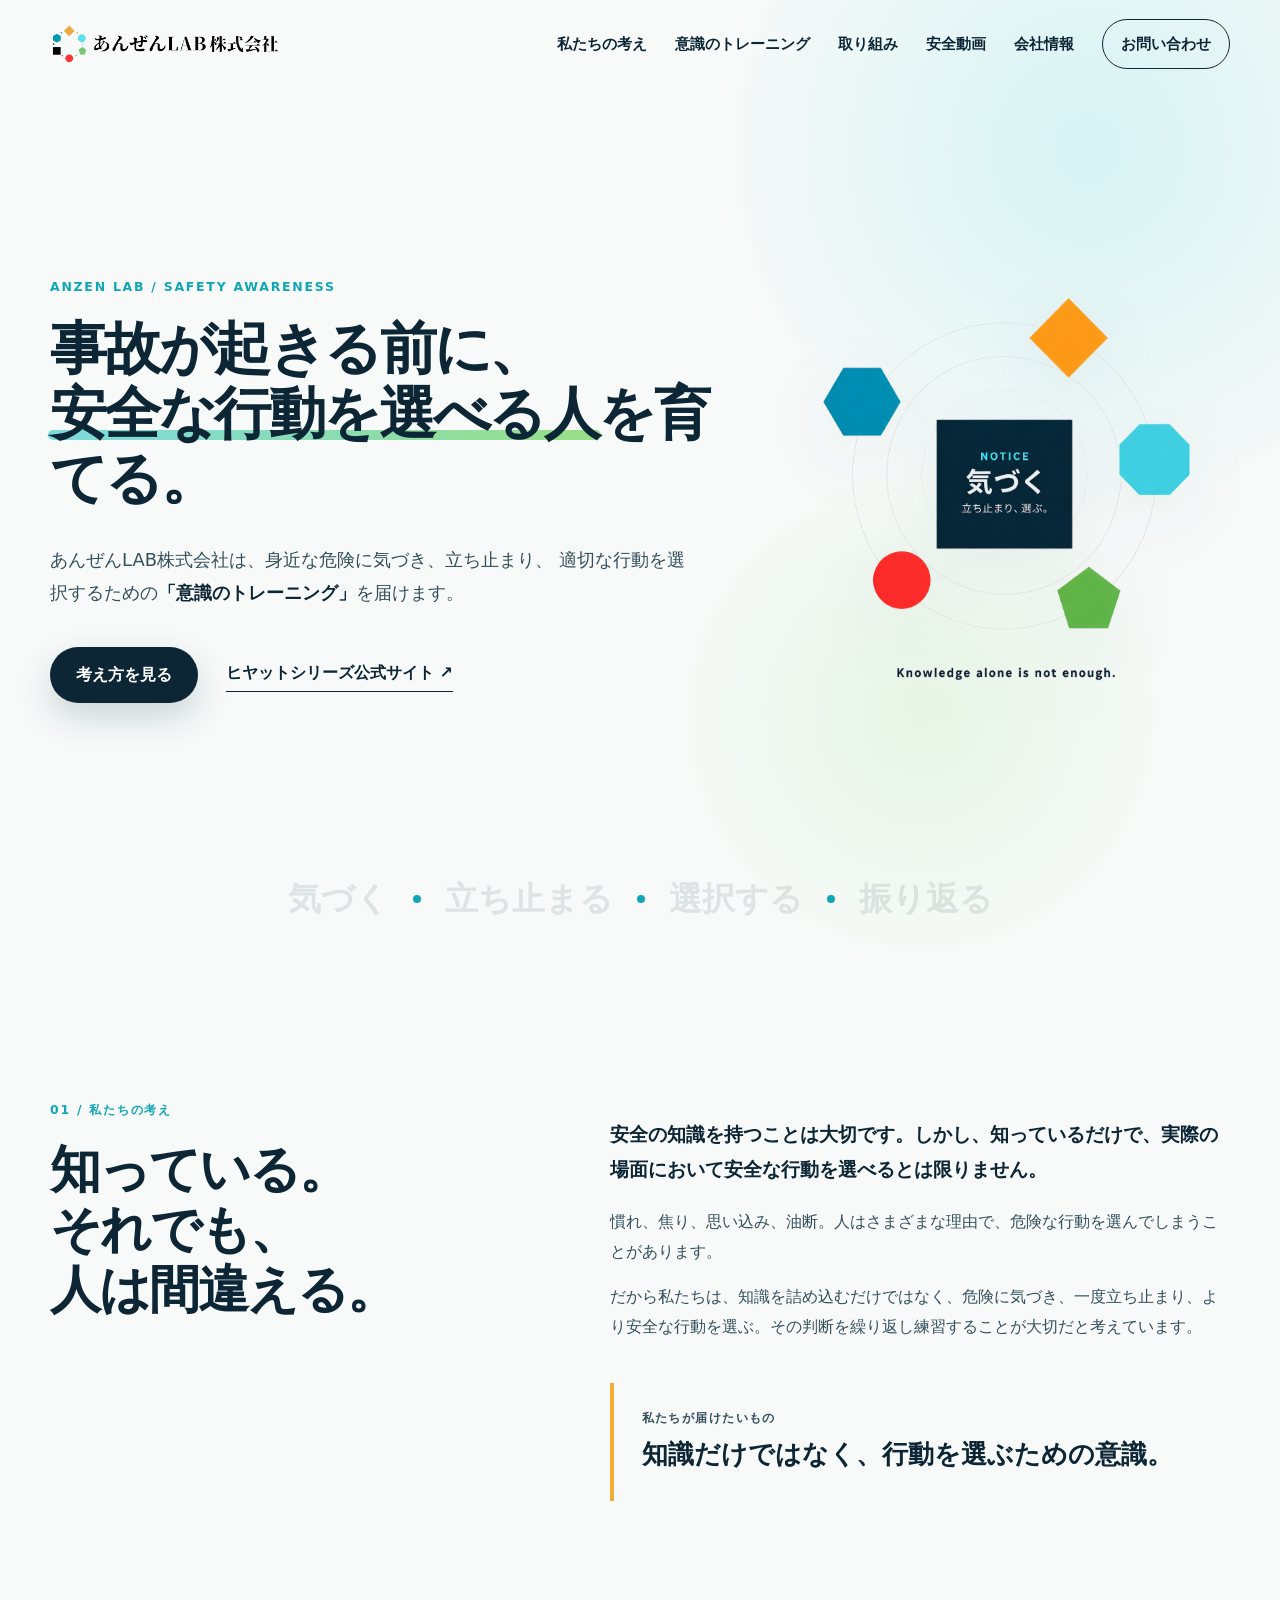
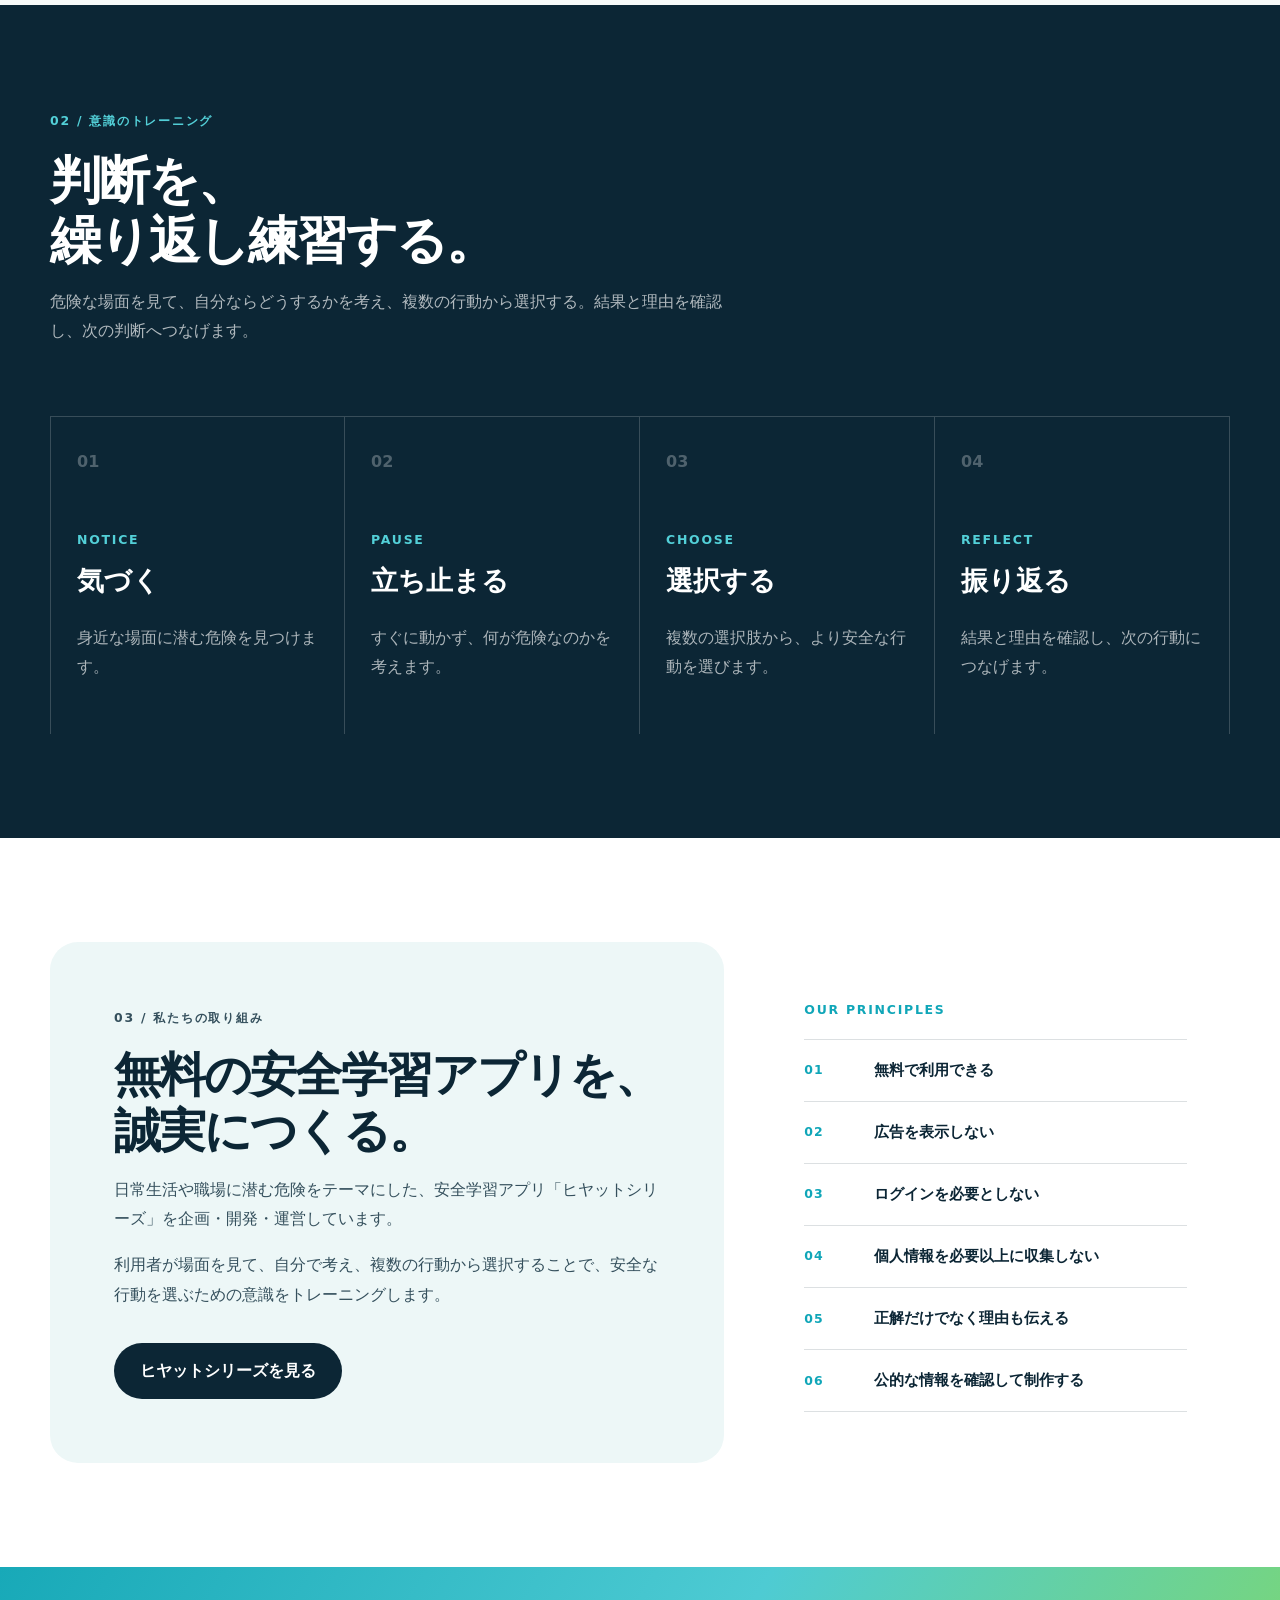
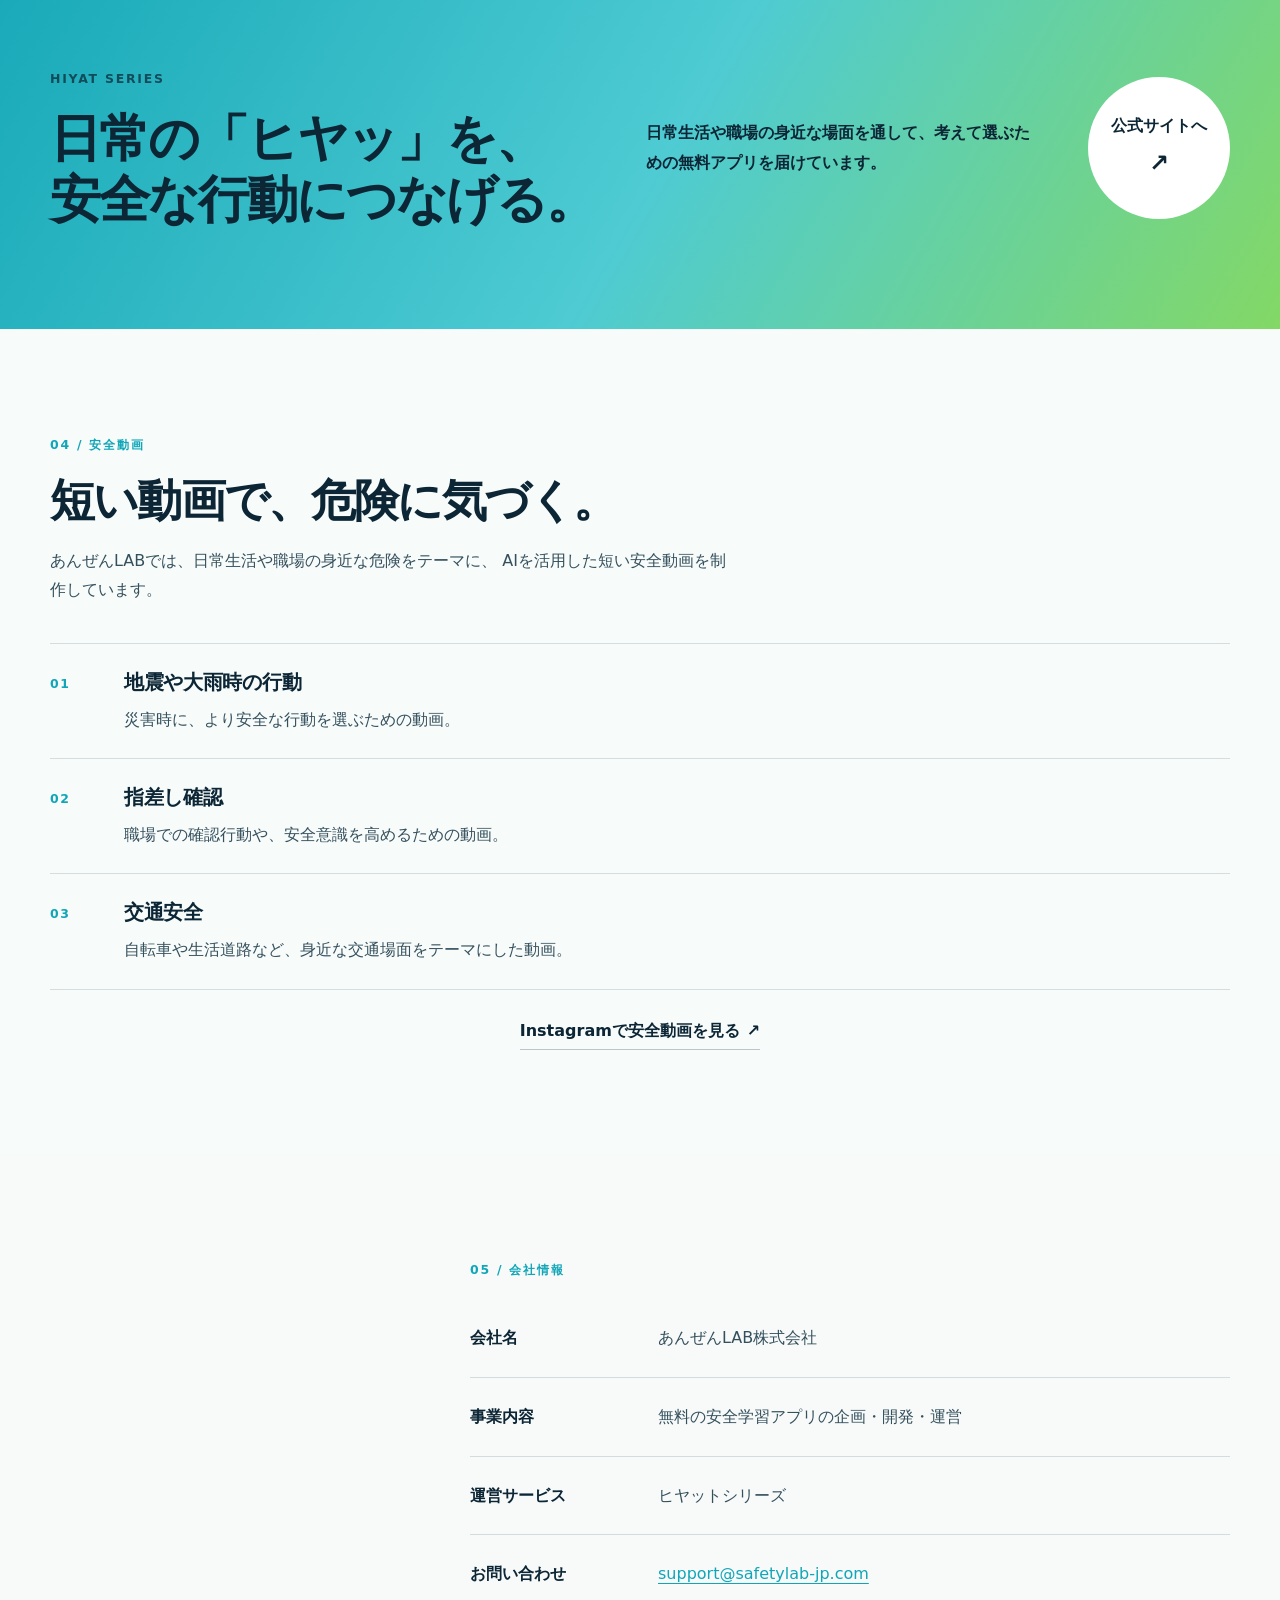
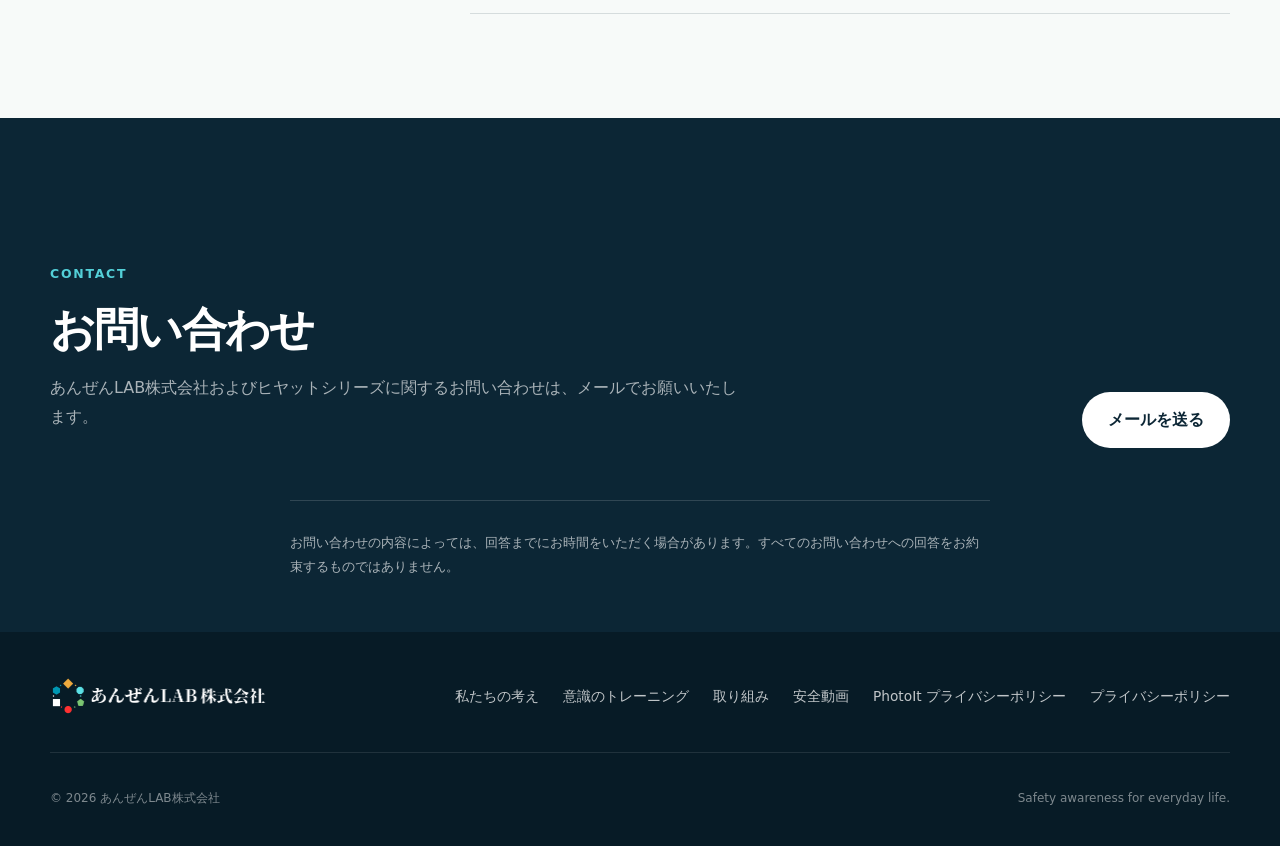
==== commit b567a924: "add PhotoIt privacy policy page" ====
--- a/index.html
+++ b/index.html
@@ -254,7 +254,9 @@
           <h2>お問い合わせ</h2>
           <p>あんぜんLAB株式会社およびヒヤットシリーズに関するお問い合わせは、メールでお願いいたします。</p>
         </div>
-        <a class="button button-light" href="mailto:support@safetylab-jp.com">メールを送る</a>
+        <div class="contact-links">
+          <a class="button button-light" href="mailto:support@safetylab-jp.com">メールを送る</a>
+        </div>
       </div>
       <p class="contact-note shell">お問い合わせの内容によっては、回答までにお時間をいただく場合があります。すべてのお問い合わせへの回答をお約束するものではありません。</p>
     </section>
@@ -270,6 +272,7 @@
         <a href="#training">意識のトレーニング</a>
         <a href="#work">取り組み</a>
         <a href="#videos">安全動画</a>
+        <a href="photoit/privacy/index.html">PhotoIt プライバシーポリシー</a>
         <a href="privacy/index.html">プライバシーポリシー</a>
       </nav>
     </div>
--- a/styles.css
+++ b/styles.css
@@ -981,3 +981,20 @@
     line-height: 1.75;
   }
 }
+
+
+/* PhotoIt privacy link on top page */
+.contact-links {
+  display: flex;
+  flex-direction: column;
+  align-items: center;
+  gap: 14px;
+}
+
+
+
+@media (max-width: 640px) {
+  .contact-links {
+    width: 100%;
+  }
+}
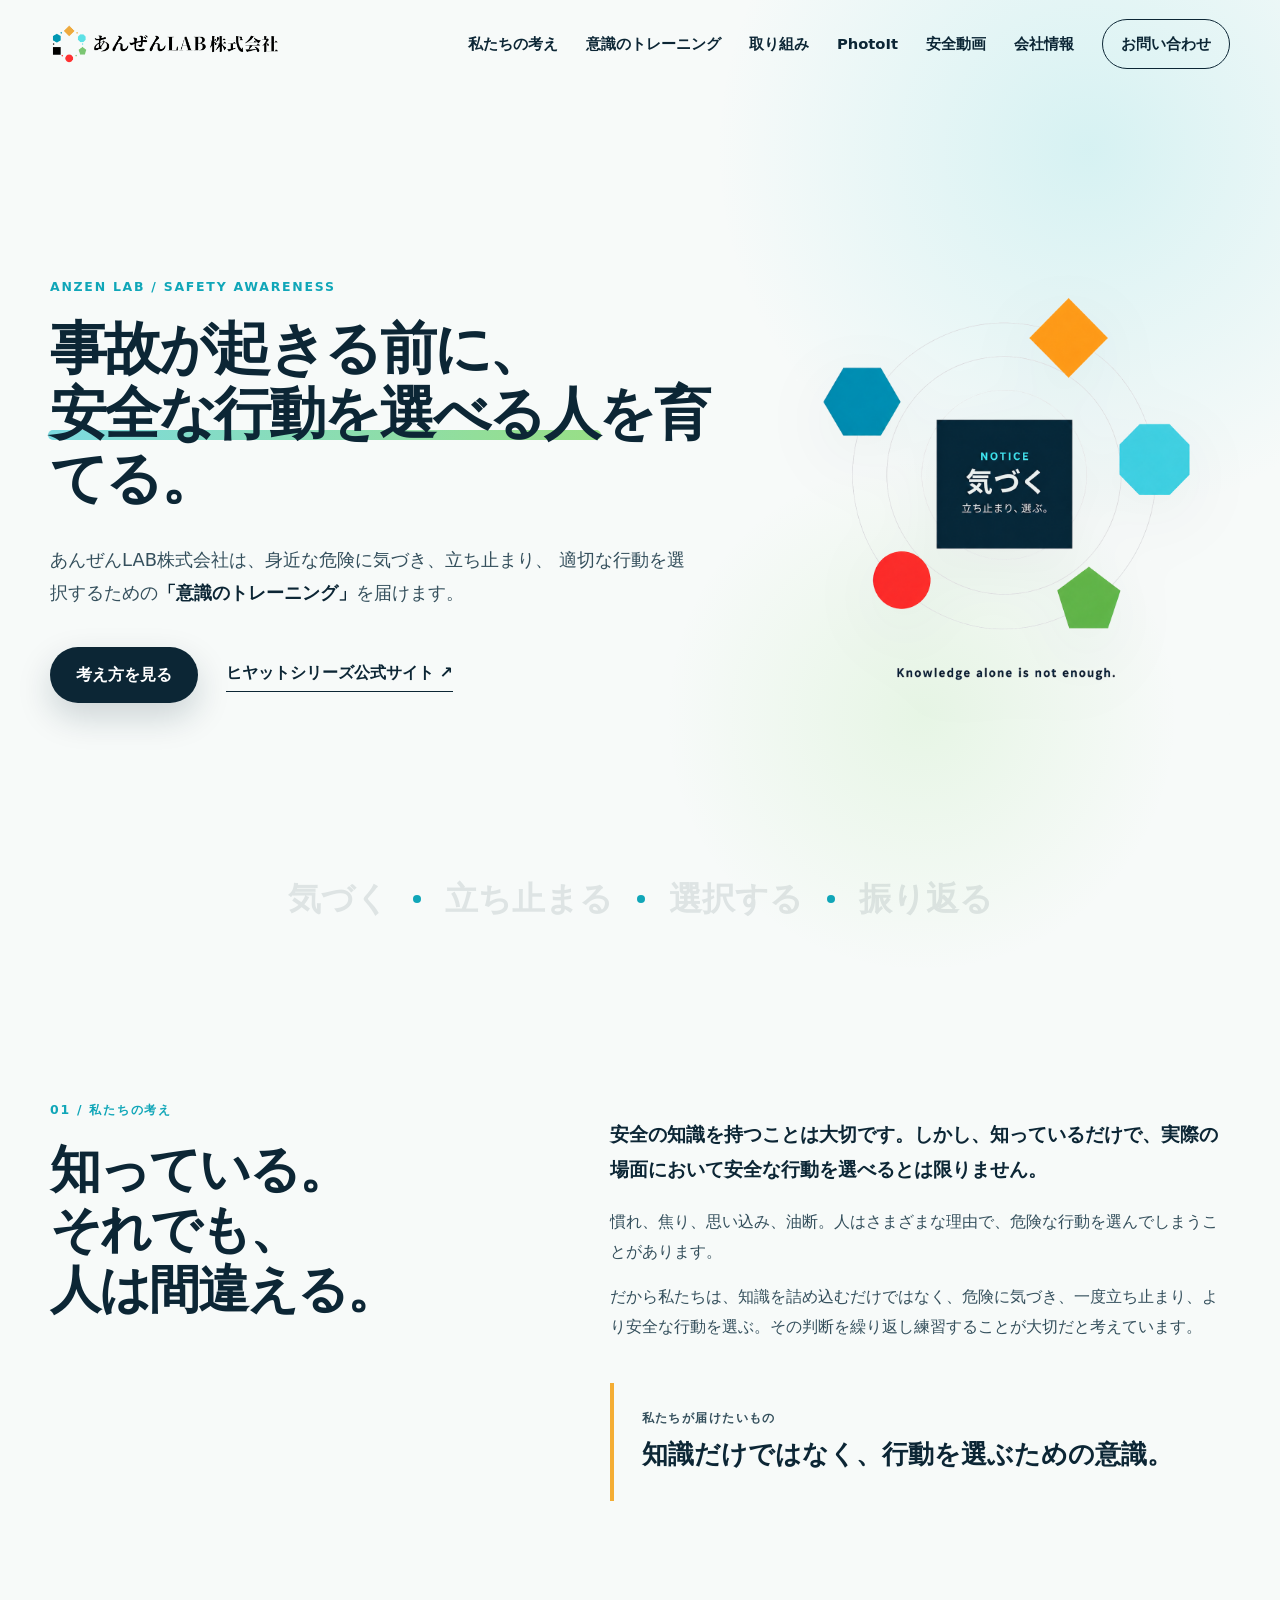
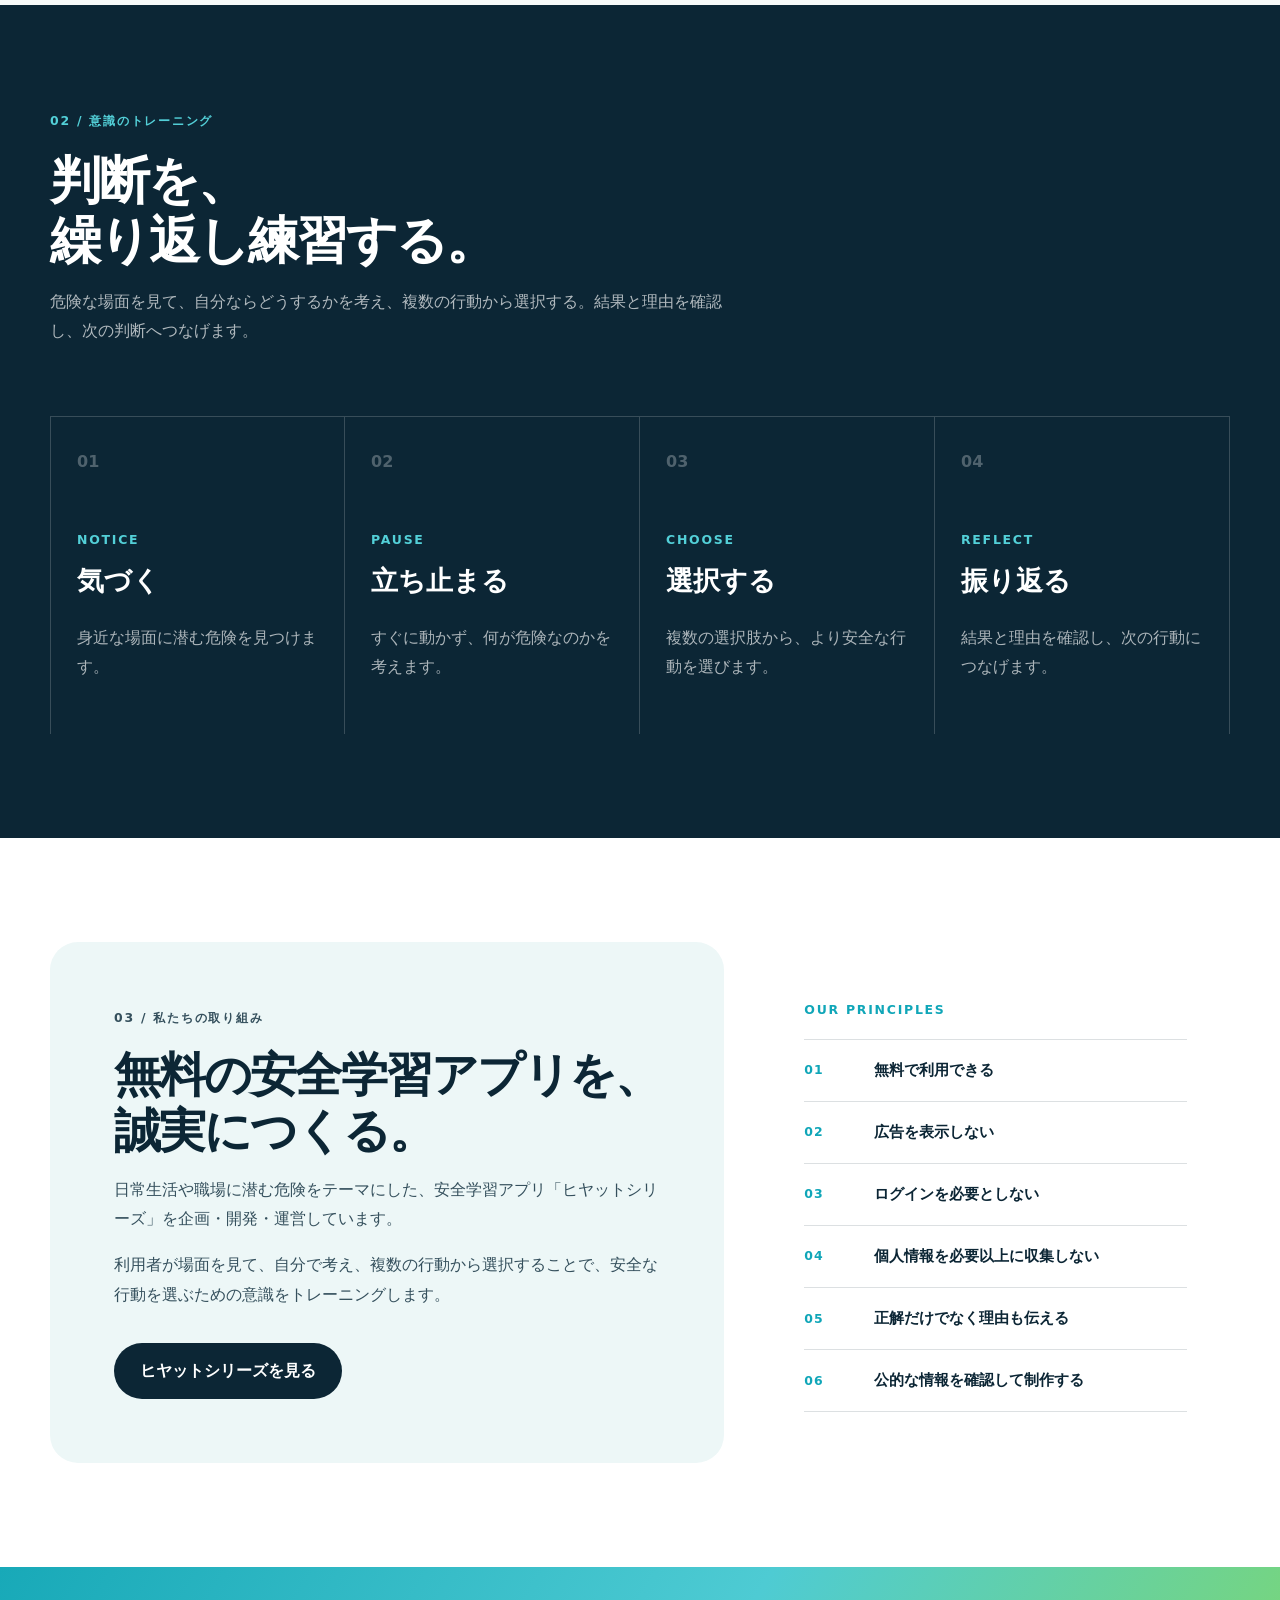
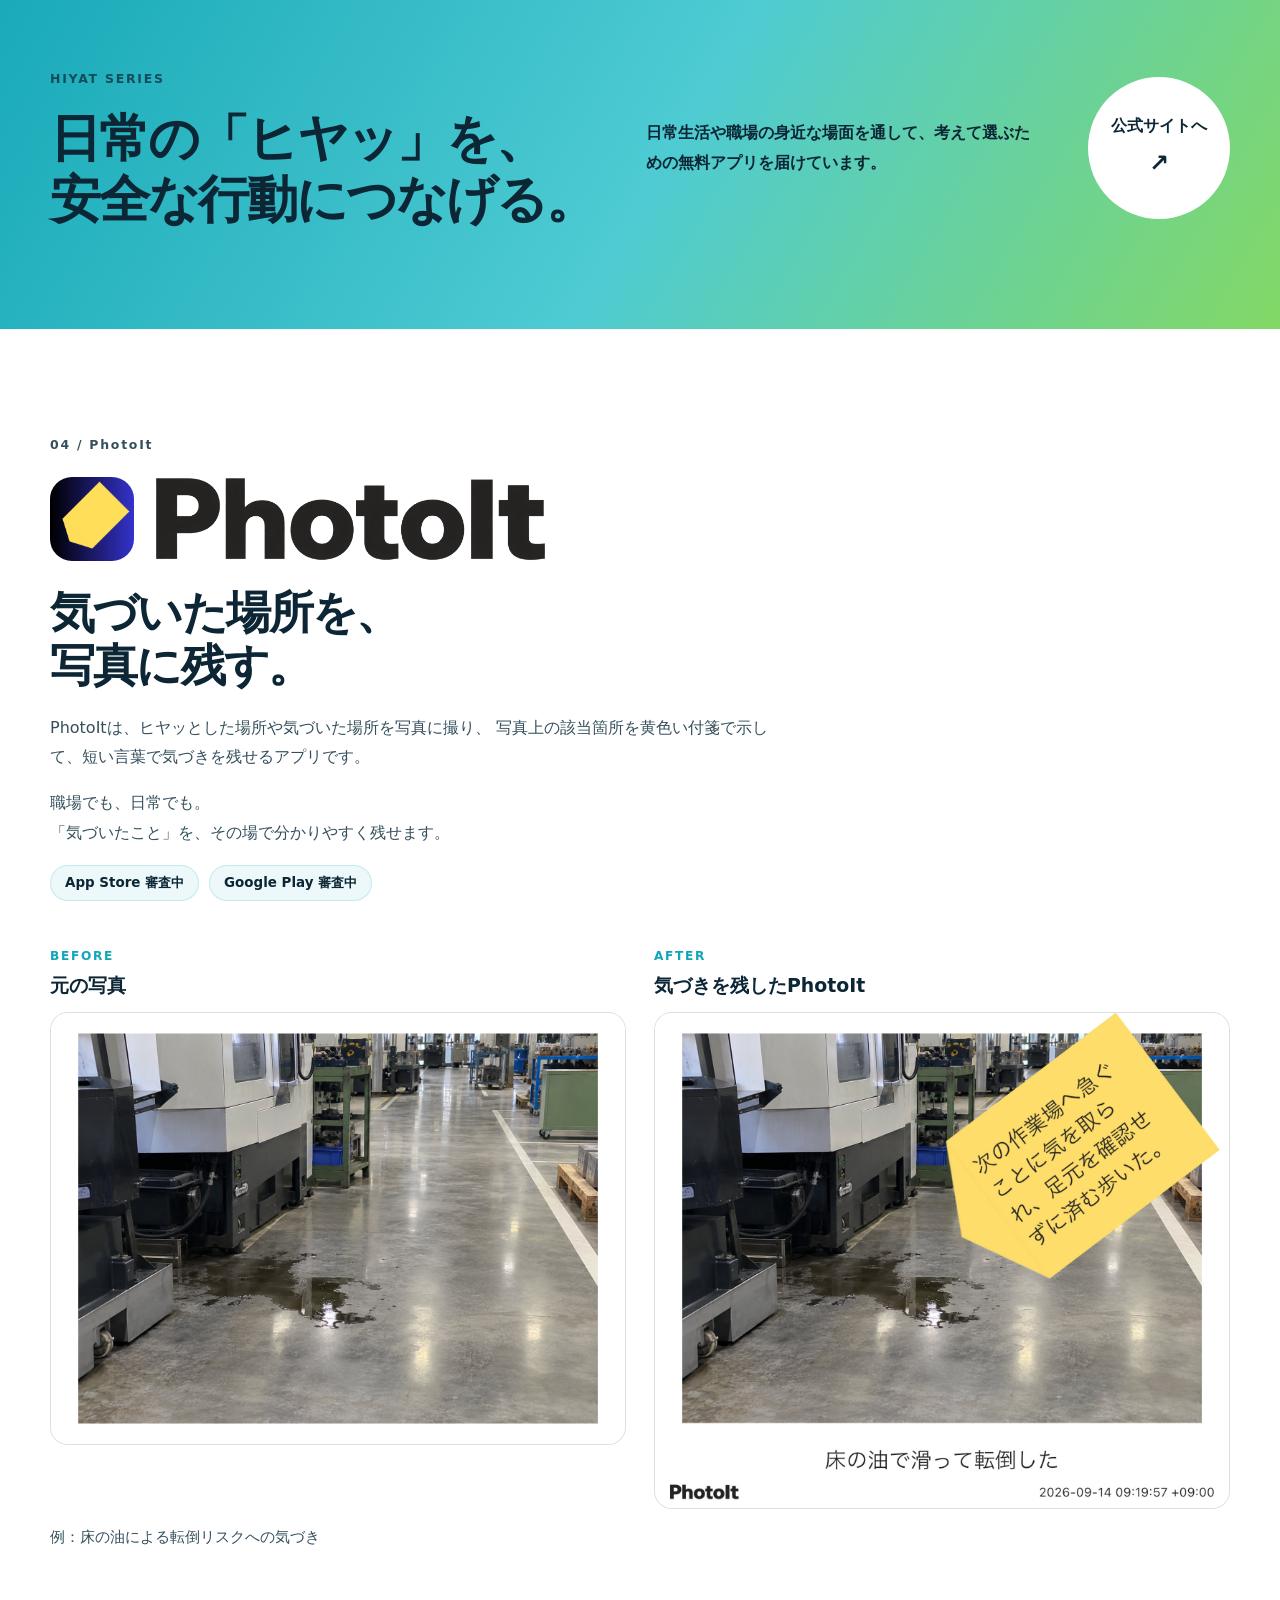
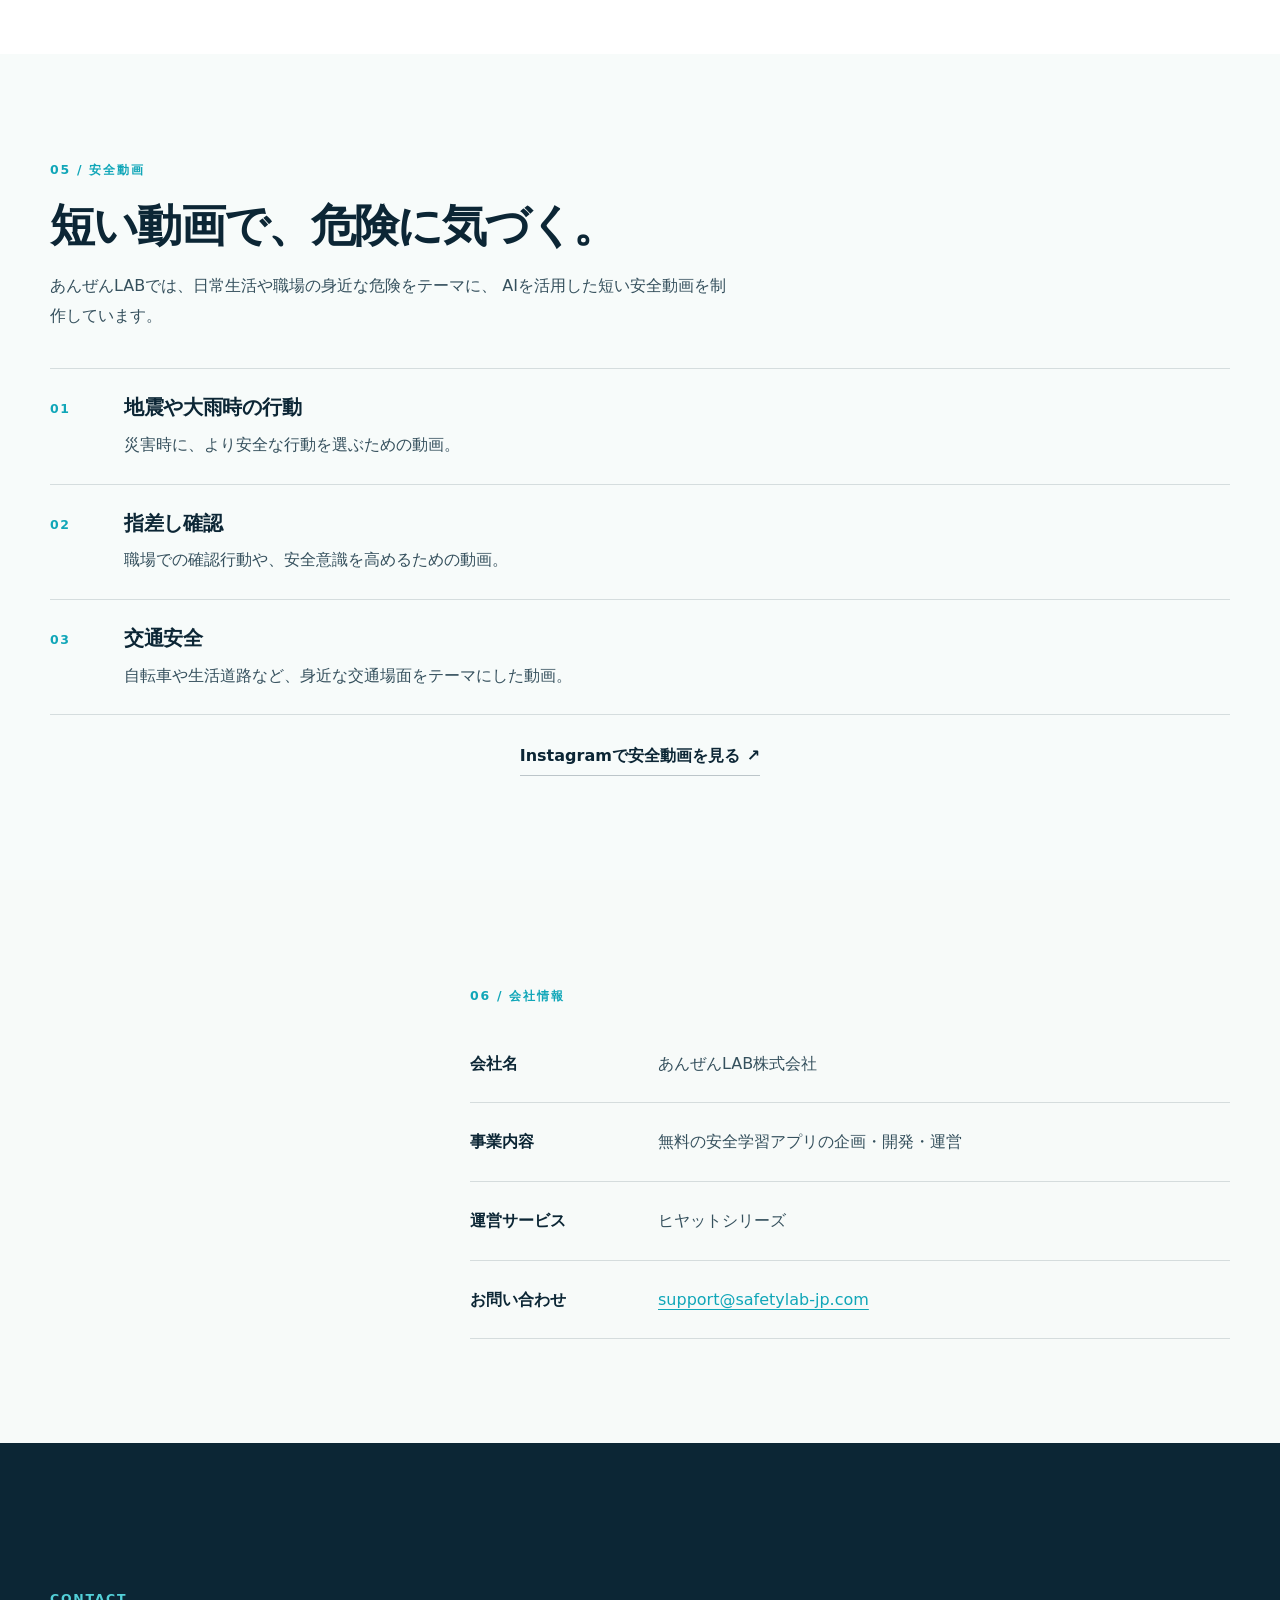
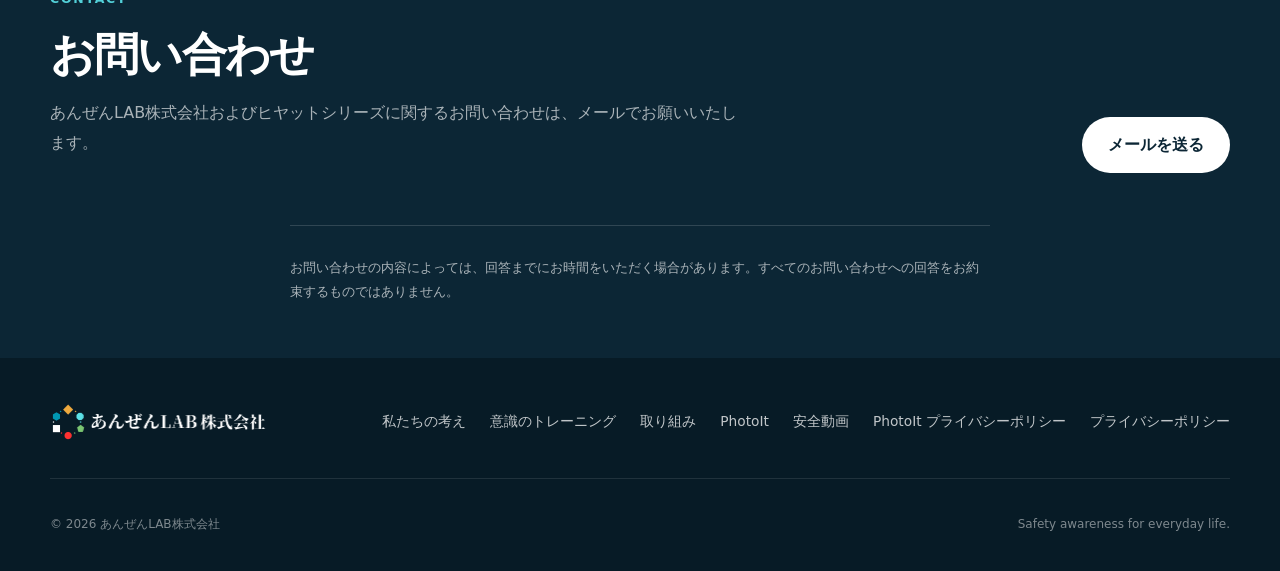
==== commit ad6fe5ca: "add PhotoIt introduction section" ====
--- a/index.html
+++ b/index.html
@@ -33,6 +33,7 @@
         <a href="#philosophy">私たちの考え</a>
         <a href="#training">意識のトレーニング</a>
         <a href="#work">取り組み</a>
+        <a href="#photoit">PhotoIt</a>
         <a href="#videos">安全動画</a>
         <a href="#company">会社情報</a>
         <a class="nav-cta" href="#contact">お問い合わせ</a>
@@ -188,10 +189,56 @@
       </div>
     </section>
 
+
+    <section id="photoit" class="section photoit-section">
+      <div class="shell">
+        <div class="section-heading photoit-heading">
+          <p class="section-index">04 / PhotoIt</p>
+          <div class="photoit-brand-row">
+            <img class="photoit-brand-icon" src="assets/photoit-app-icon.png" alt="PhotoIt アプリアイコン">
+            <img class="photoit-brand-logo" src="assets/photoit-logo.png" alt="PhotoIt ロゴ">
+          </div>
+          <h2>気づいた場所を、<br>写真に残す。</h2>
+          <p>
+            PhotoItは、ヒヤッとした場所や気づいた場所を写真に撮り、
+            写真上の該当箇所を黄色い付箋で示して、短い言葉で気づきを残せるアプリです。
+          </p>
+          <p>
+            職場でも、日常でも。<br>
+            「気づいたこと」を、その場で分かりやすく残せます。
+          </p>
+          <div class="photoit-status-row" aria-label="配信状況">
+            <span class="photoit-status">App Store 審査中</span>
+            <span class="photoit-status">Google Play 審査中</span>
+          </div>
+        </div>
+
+        <div class="photoit-gallery">
+          <figure class="photoit-card">
+            <figcaption>
+              <span class="photoit-card-label">Before</span>
+              <strong>元の写真</strong>
+            </figcaption>
+            <img src="assets/photoit-before.jpg" alt="PhotoItで編集する前の工場内の写真">
+          </figure>
+
+          <figure class="photoit-card">
+            <figcaption>
+              <span class="photoit-card-label">After</span>
+              <strong>気づきを残したPhotoIt</strong>
+            </figcaption>
+            <img src="assets/photoit-after.jpg" alt="PhotoItで黄色い付箋と気づきの文章を加えた工場内の写真">
+          </figure>
+        </div>
+
+        <p class="photoit-note">例：床の油による転倒リスクへの気づき</p>
+      </div>
+    </section>
+
     <section id="videos" class="section videos">
       <div class="shell">
         <div class="section-heading videos-heading">
-          <p class="section-index">04 / 安全動画</p>
+          <p class="section-index">05 / 安全動画</p>
           <h2>短い動画で、危険に気づく。</h2>
           <p>
             あんぜんLABでは、日常生活や職場の身近な危険をテーマに、
@@ -236,7 +283,7 @@
     <section id="company" class="section company">
       <div class="shell company-grid">
         <div class="company-content">
-          <p class="section-index">05 / 会社情報</p>
+          <p class="section-index">06 / 会社情報</p>
           <dl class="company-list">
           <div><dt>会社名</dt><dd>あんぜんLAB株式会社</dd></div>
           <div><dt>事業内容</dt><dd>無料の安全学習アプリの企画・開発・運営</dd></div>
@@ -271,6 +318,7 @@
         <a href="#philosophy">私たちの考え</a>
         <a href="#training">意識のトレーニング</a>
         <a href="#work">取り組み</a>
+        <a href="#photoit">PhotoIt</a>
         <a href="#videos">安全動画</a>
         <a href="photoit/privacy/index.html">PhotoIt プライバシーポリシー</a>
         <a href="privacy/index.html">プライバシーポリシー</a>
--- a/styles.css
+++ b/styles.css
@@ -998,3 +998,156 @@
     width: 100%;
   }
 }
+
+
+/* PhotoIt section v26 */
+.photoit-section {
+  background: #fff;
+}
+
+.photoit-heading {
+  max-width: 860px;
+}
+
+.photoit-brand-row {
+  display: flex;
+  align-items: center;
+  gap: 18px;
+  margin-bottom: 22px;
+  flex-wrap: wrap;
+}
+
+.photoit-brand-icon {
+  width: 84px;
+  height: 84px;
+  border-radius: 22px;
+  flex: 0 0 auto;
+}
+
+.photoit-brand-logo {
+  width: min(420px, 100%);
+  height: auto;
+}
+
+.photoit-heading h2 {
+  margin-bottom: 20px;
+}
+
+.photoit-heading > p {
+  max-width: 740px;
+  color: var(--ink-soft);
+}
+
+.photoit-status-row {
+  display: flex;
+  flex-wrap: wrap;
+  gap: 10px;
+  margin-top: 18px;
+}
+
+.photoit-status {
+  display: inline-flex;
+  align-items: center;
+  min-height: 36px;
+  padding: 0 14px;
+  border-radius: 999px;
+  border: 1px solid rgba(16,166,184,.18);
+  background: rgba(16,166,184,.08);
+  color: var(--ink);
+  font-size: .84rem;
+  font-weight: 800;
+}
+
+.photoit-gallery {
+  display: grid;
+  grid-template-columns: 1fr 1fr;
+  gap: 28px;
+  margin-top: 44px;
+}
+
+.photoit-card {
+  margin: 0;
+}
+
+.photoit-card figcaption {
+  display: flex;
+  flex-direction: column;
+  gap: 4px;
+  margin-bottom: 14px;
+}
+
+.photoit-card-label {
+  color: var(--aqua);
+  font-size: .76rem;
+  font-weight: 900;
+  letter-spacing: .14em;
+  text-transform: uppercase;
+}
+
+.photoit-card figcaption strong {
+  font-size: 1.18rem;
+  line-height: 1.4;
+}
+
+.photoit-card img {
+  width: 100%;
+  height: auto;
+  border-radius: 18px;
+  border: 1px solid var(--line);
+  background: #fff;
+}
+
+.photoit-note {
+  margin: 14px 0 0;
+  color: var(--ink-soft);
+  font-size: .92rem;
+}
+
+@media (max-width: 900px) {
+  .photoit-brand-icon {
+    width: 72px;
+    height: 72px;
+    border-radius: 20px;
+  }
+
+  .photoit-gallery {
+    gap: 22px;
+  }
+}
+
+@media (max-width: 700px) {
+  .photoit-brand-row {
+    gap: 14px;
+    margin-bottom: 18px;
+  }
+
+  .photoit-brand-logo {
+    width: min(320px, 100%);
+  }
+
+  .photoit-gallery {
+    grid-template-columns: 1fr;
+    gap: 30px;
+    margin-top: 34px;
+  }
+}
+
+@media (max-width: 560px) {
+  .photoit-brand-icon {
+    width: 60px;
+    height: 60px;
+    border-radius: 16px;
+  }
+
+  .photoit-brand-logo {
+    width: min(250px, 100%);
+  }
+
+  .photoit-card figcaption strong {
+    font-size: 1.05rem;
+  }
+
+  .photoit-note {
+    font-size: .88rem;
+  }
+}
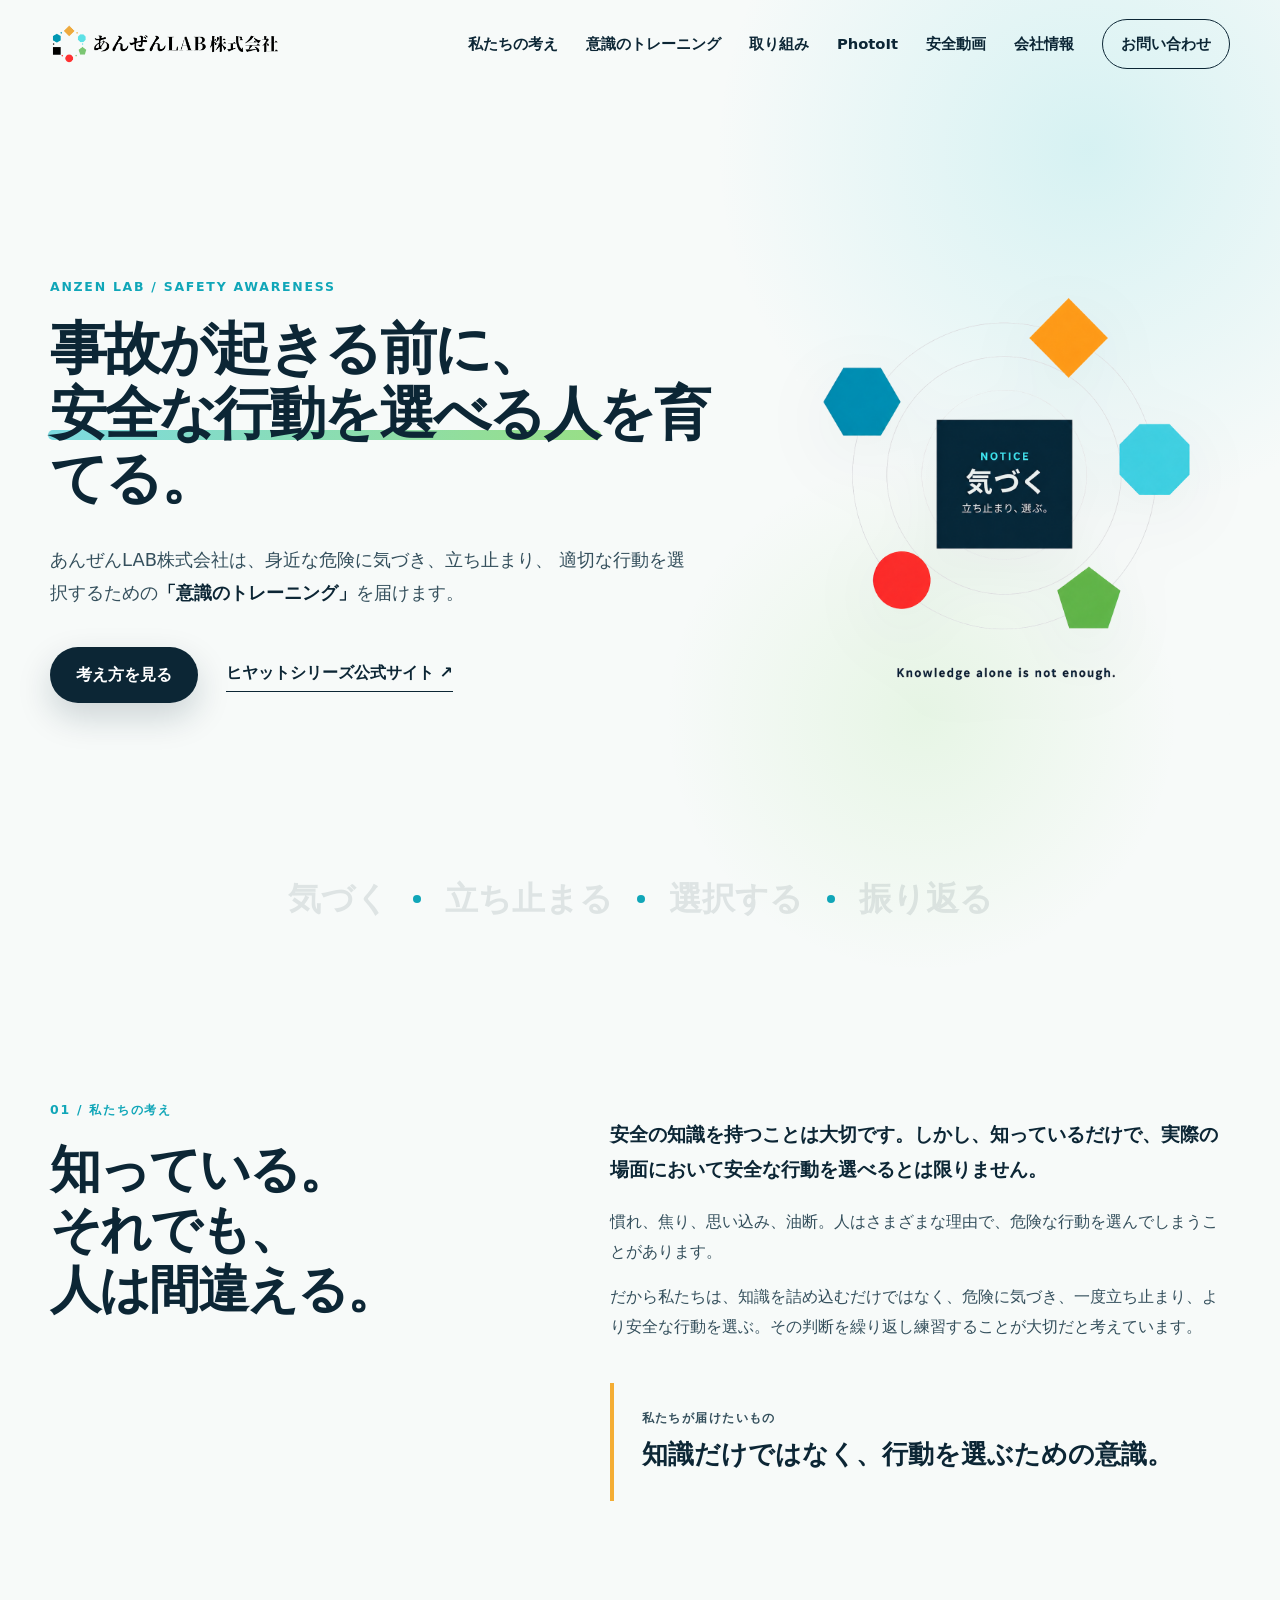
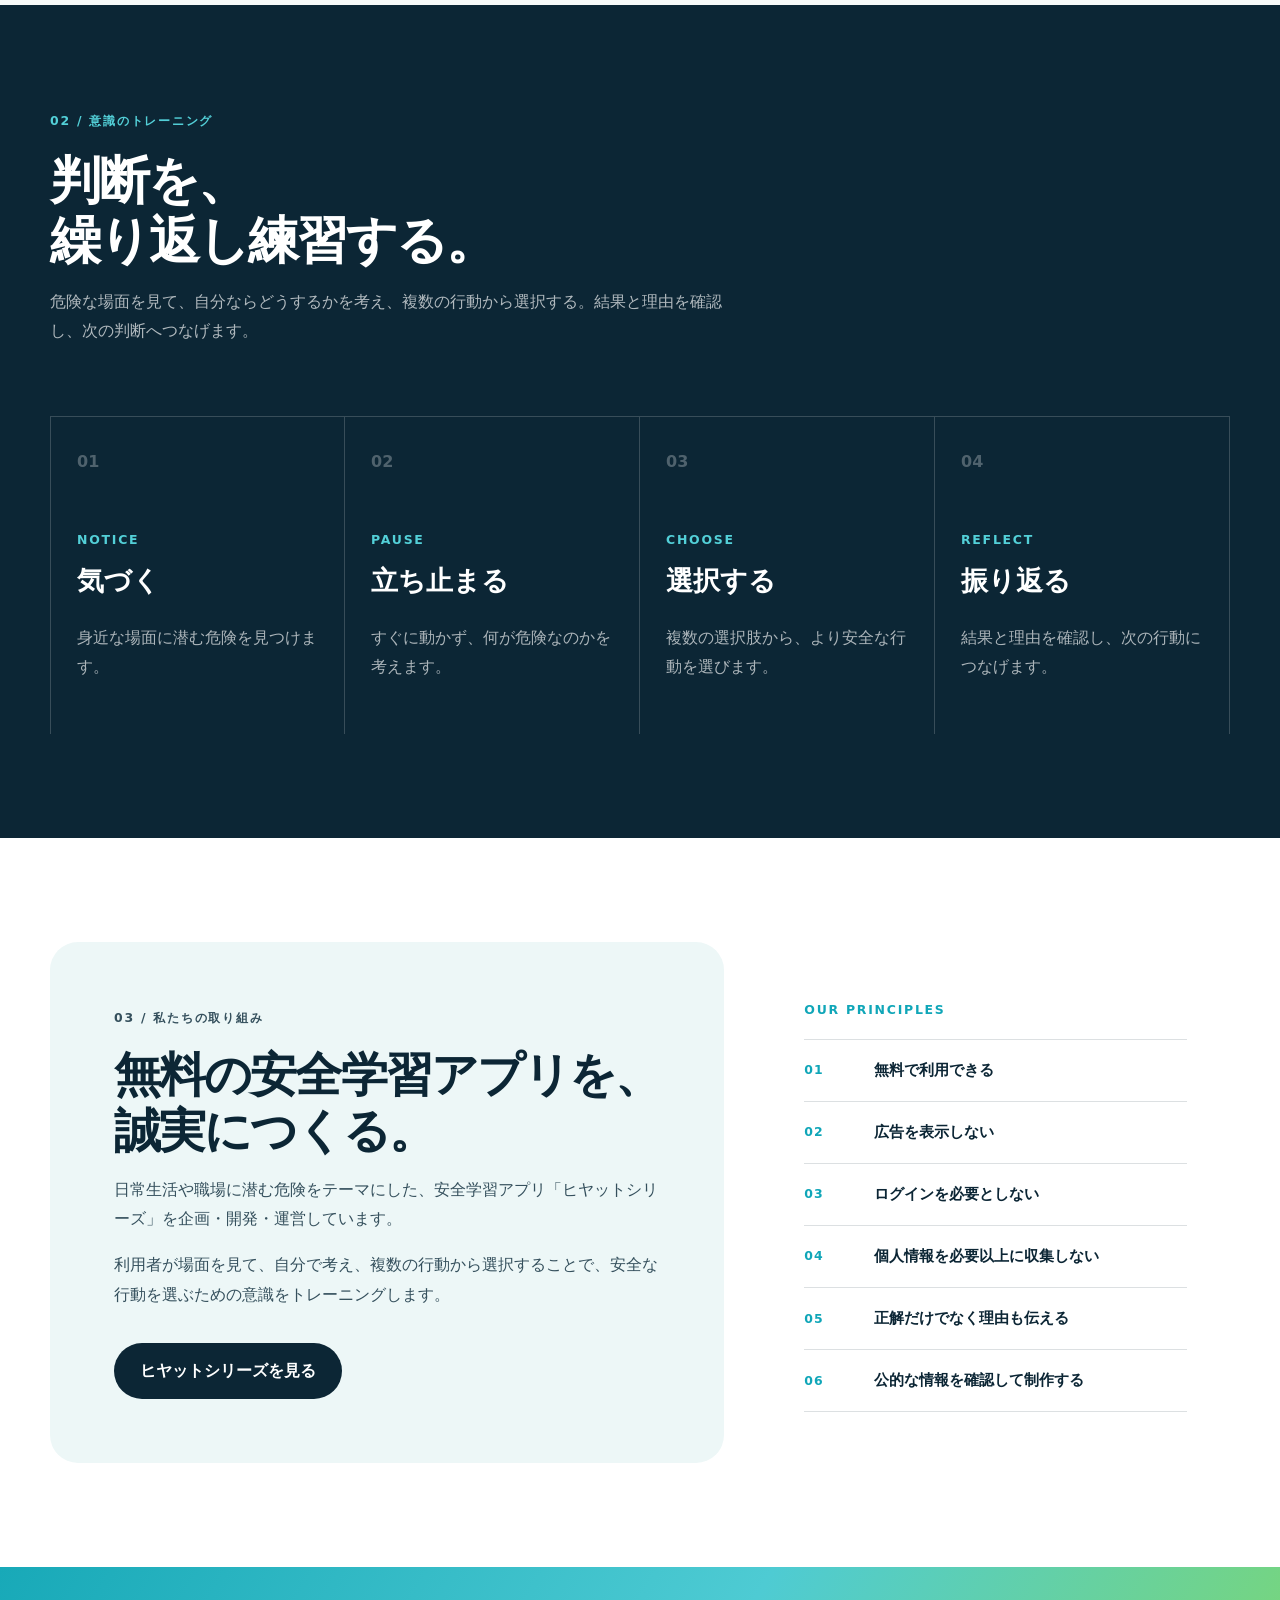
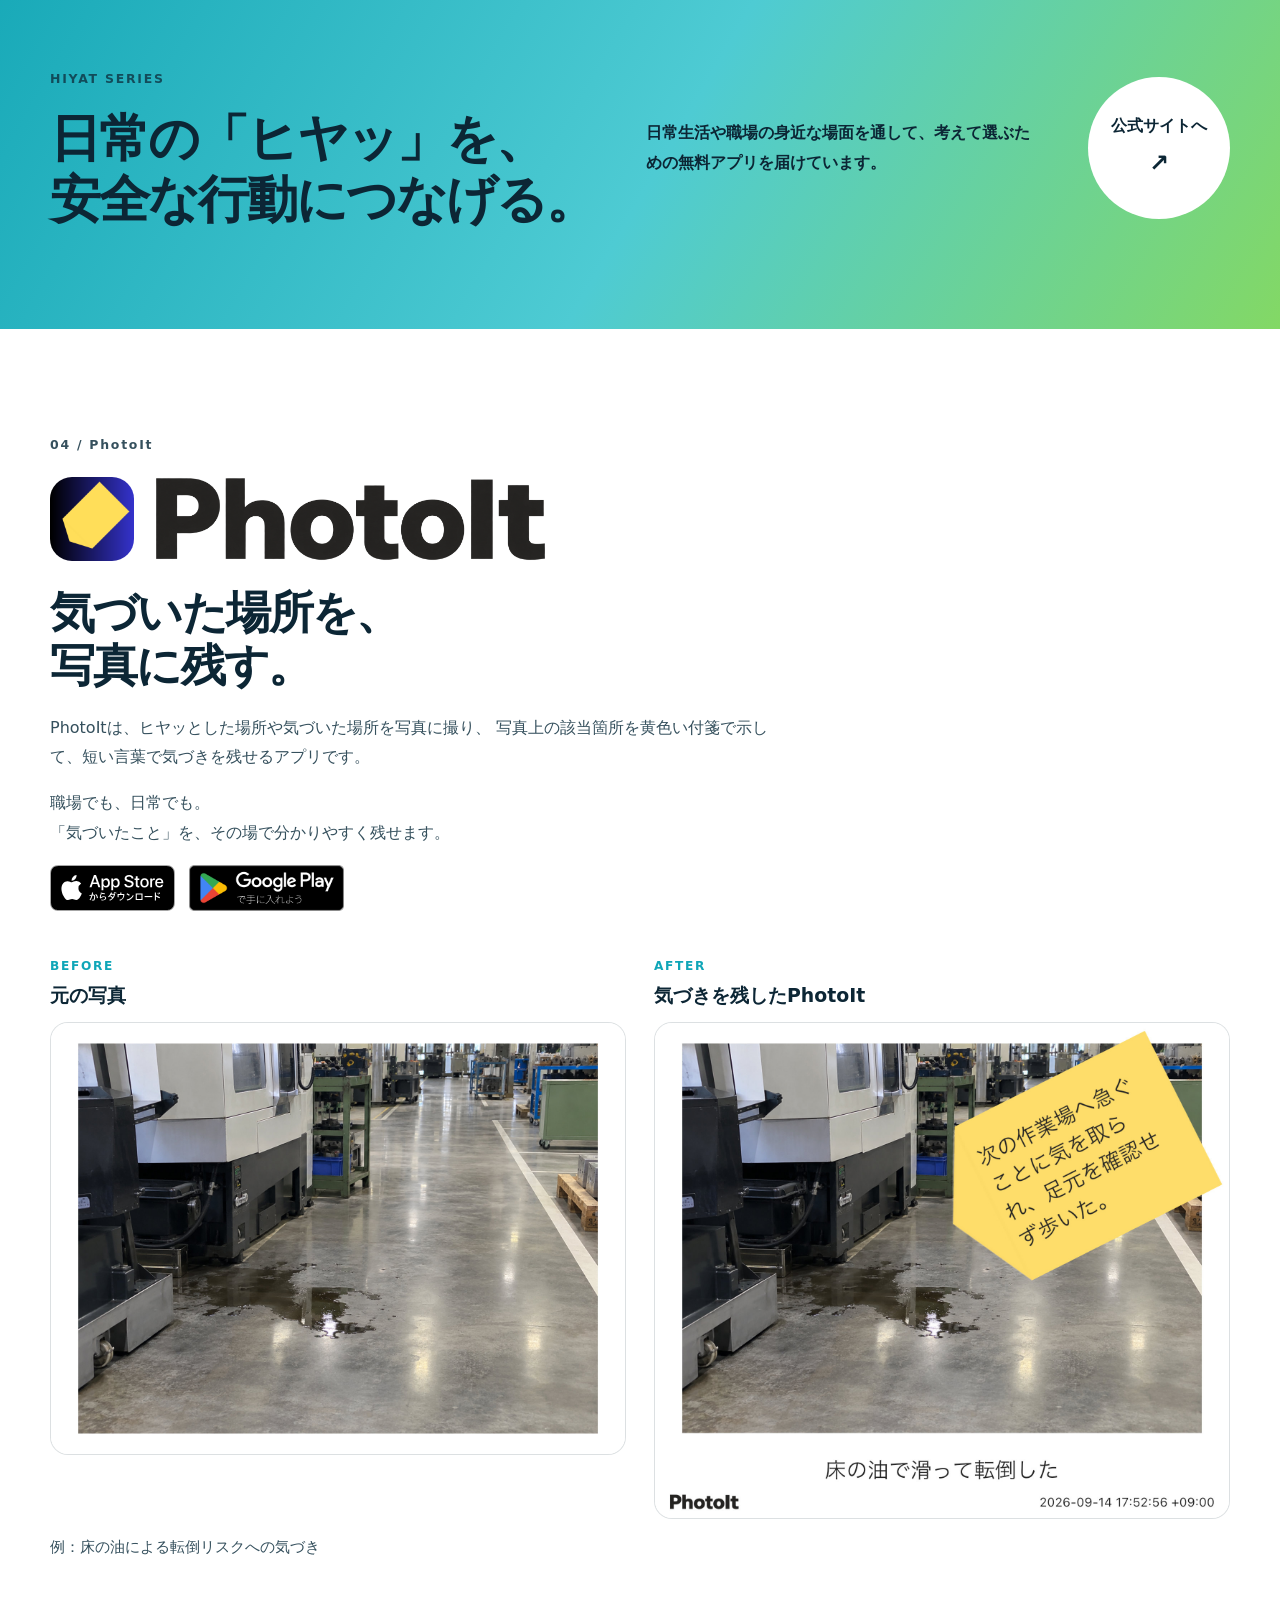
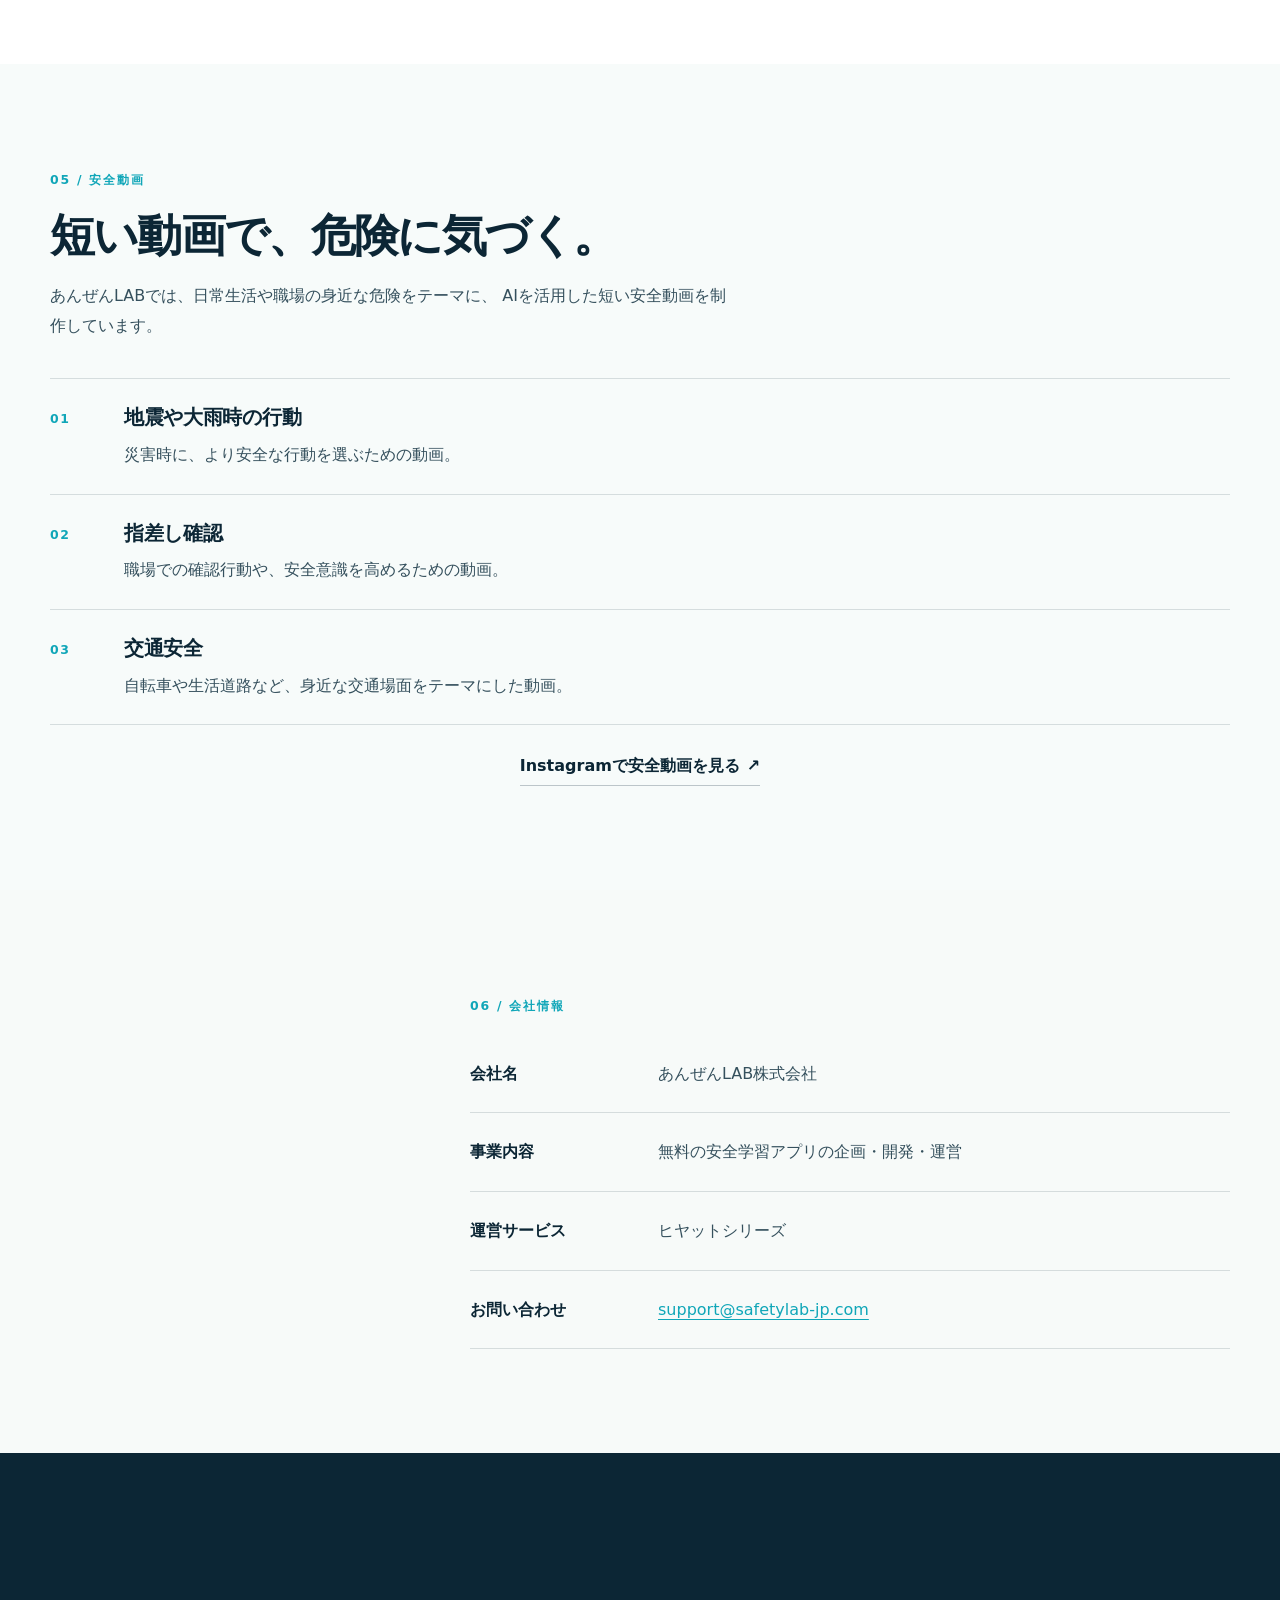
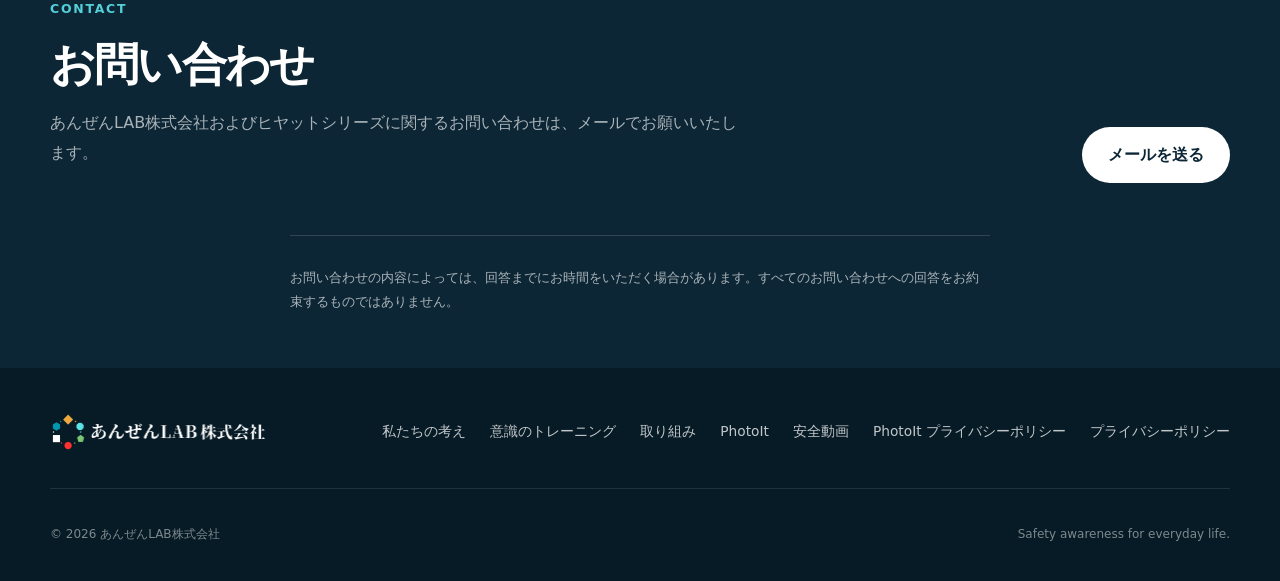
==== commit 047f9577: "update PhotoIt store badges" ====
--- a/index.html
+++ b/index.html
@@ -207,9 +207,13 @@
             職場でも、日常でも。<br>
             「気づいたこと」を、その場で分かりやすく残せます。
           </p>
-          <div class="photoit-status-row" aria-label="配信状況">
-            <span class="photoit-status">App Store 審査中</span>
-            <span class="photoit-status">Google Play 審査中</span>
+          <div class="photoit-status-row" aria-label="PhotoIt ストアリンク">
+            <a class="photoit-store-link" href="https://apps.apple.com/jp/app/photoit/id6811598577" target="_blank" rel="noopener noreferrer" aria-label="App StoreでPhotoItを見る">
+              <img class="photoit-store-badge photoit-store-badge-appstore" src="assets/app-store-badge-ja.svg" alt="App Storeでダウンロード">
+            </a>
+            <a class="photoit-store-link" href="https://play.google.com/store/apps/details?id=com.safetylab.photoitv2&amp;hl=ja" target="_blank" rel="noopener noreferrer" aria-label="Google PlayでPhotoItを見る">
+              <img class="photoit-store-badge photoit-store-badge-googleplay" src="assets/google-play-badge-ja.png" alt="Google Playで手に入れよう">
+            </a>
           </div>
         </div>
 
--- a/styles.css
+++ b/styles.css
@@ -1041,21 +1041,37 @@
 .photoit-status-row {
   display: flex;
   flex-wrap: wrap;
-  gap: 10px;
+  gap: 14px;
   margin-top: 18px;
-}
-
-.photoit-status {
+  align-items: center;
+}
+
+.photoit-store-link {
   display: inline-flex;
   align-items: center;
-  min-height: 36px;
-  padding: 0 14px;
-  border-radius: 999px;
-  border: 1px solid rgba(16,166,184,.18);
-  background: rgba(16,166,184,.08);
-  color: var(--ink);
-  font-size: .84rem;
-  font-weight: 800;
+  line-height: 0;
+  text-decoration: none;
+  transition: transform .2s ease, opacity .2s ease;
+}
+
+.photoit-store-link:hover,
+.photoit-store-link:focus-visible {
+  transform: translateY(-1px);
+  opacity: .94;
+}
+
+.photoit-store-badge {
+  display: block;
+  width: auto;
+  height: 46px;
+}
+
+.photoit-store-badge-appstore {
+  height: 46px;
+}
+
+.photoit-store-badge-googleplay {
+  height: 46px;
 }
 
 .photoit-gallery {
@@ -1151,3 +1167,12 @@
     font-size: .88rem;
   }
 }
+
+
+@media (max-width: 640px) {
+  .photoit-store-badge,
+  .photoit-store-badge-appstore,
+  .photoit-store-badge-googleplay {
+    height: 42px;
+  }
+}
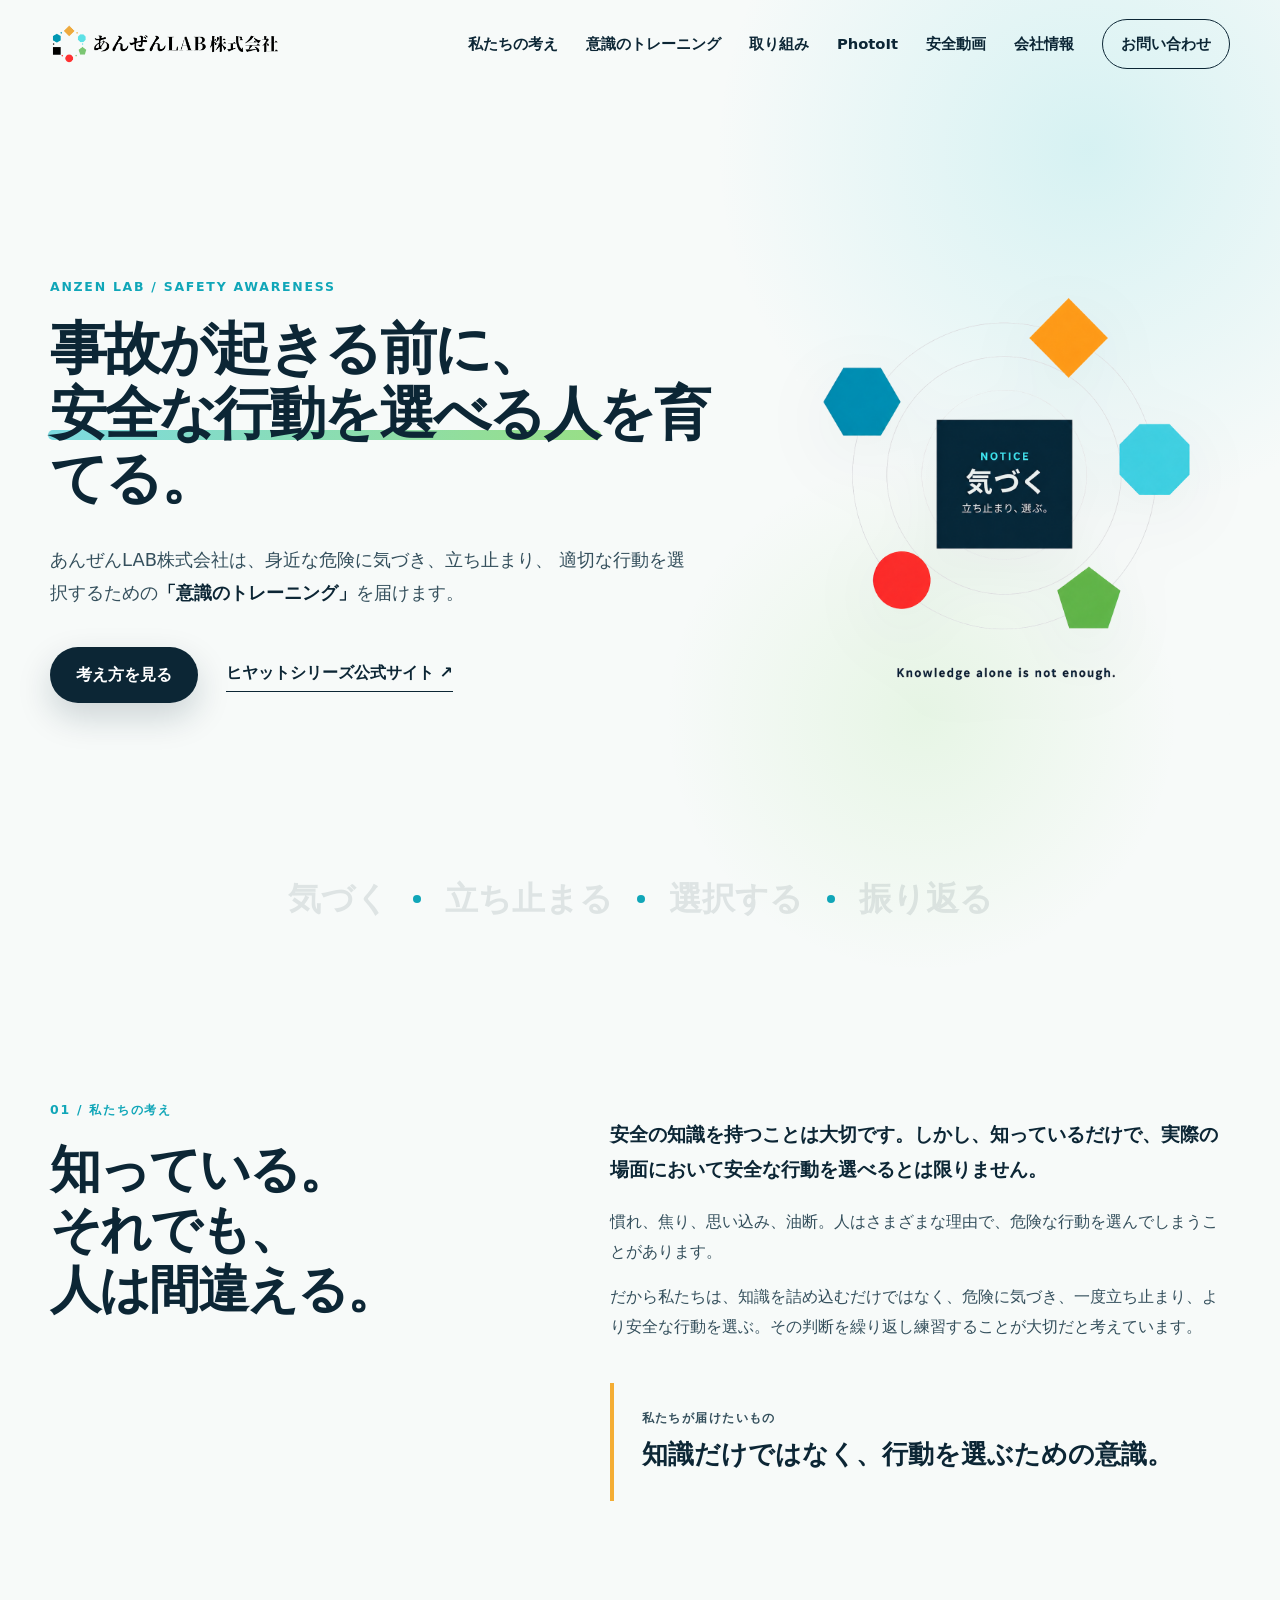
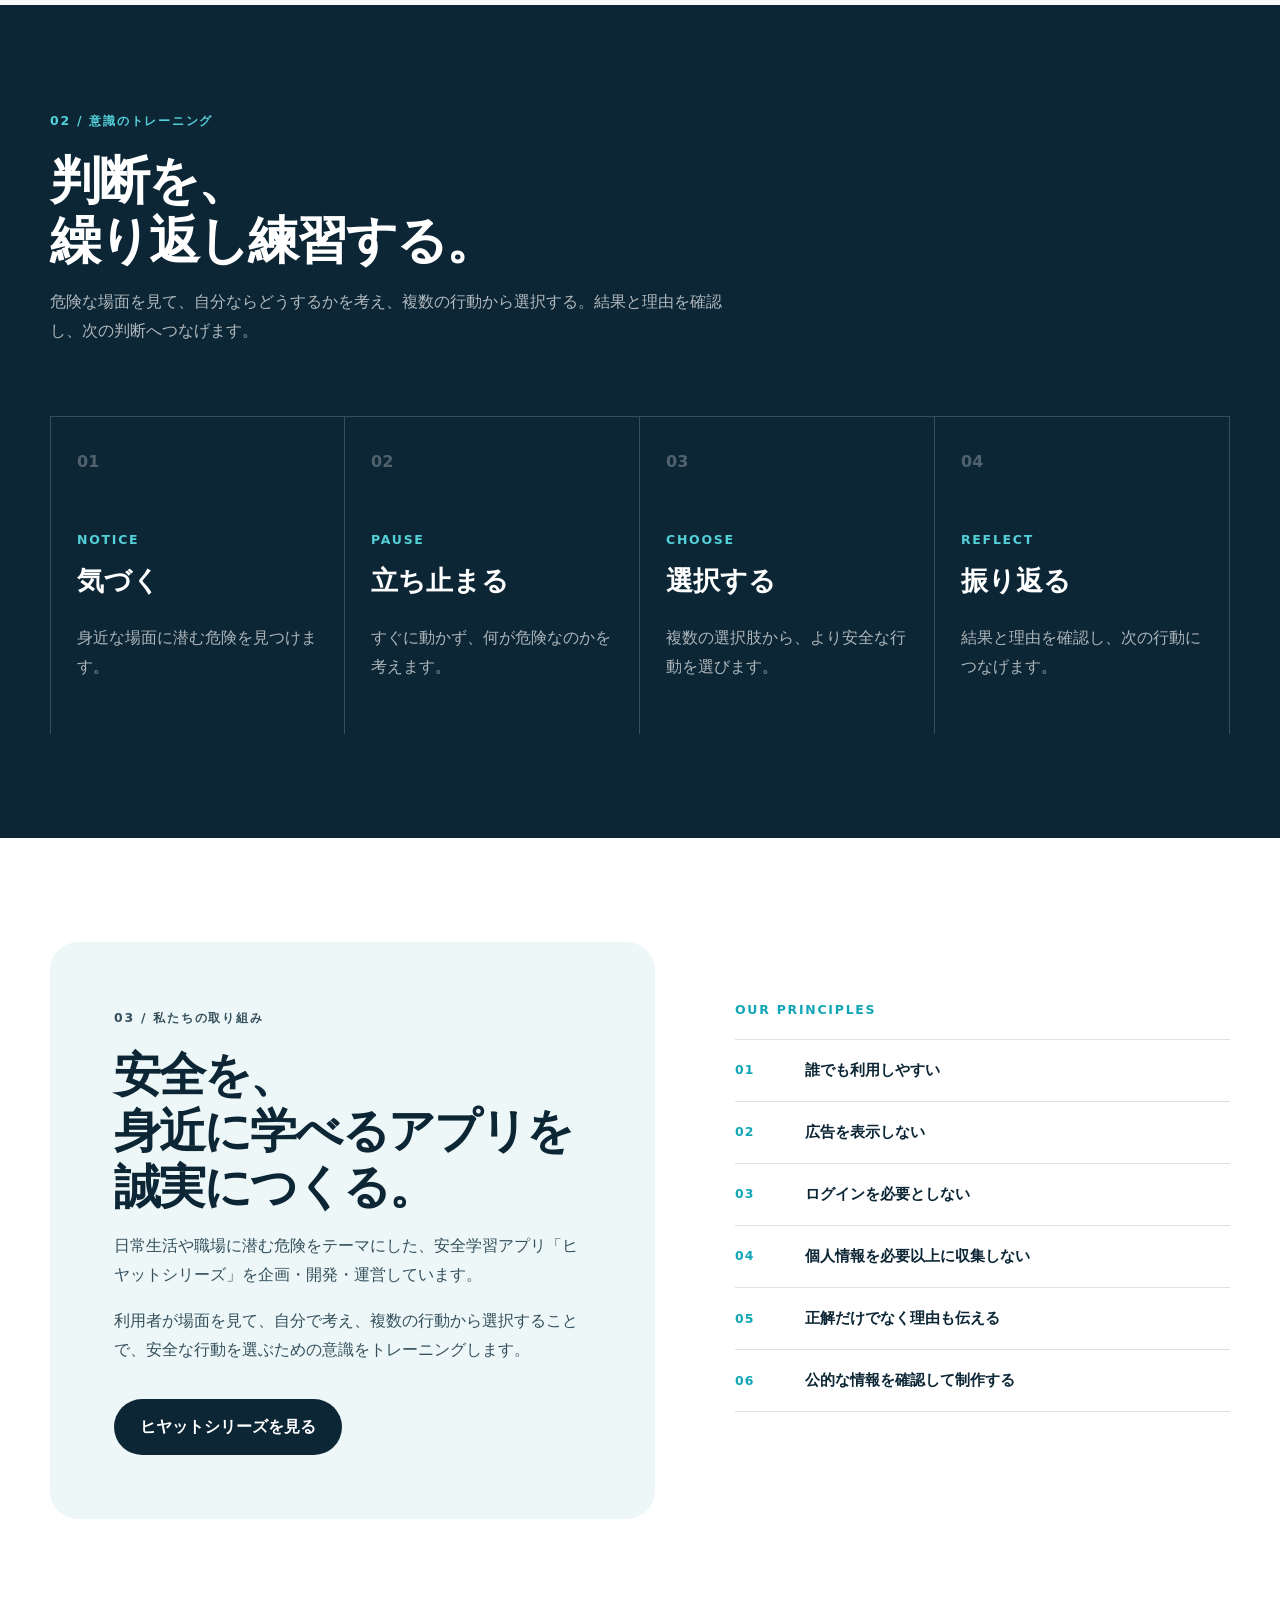
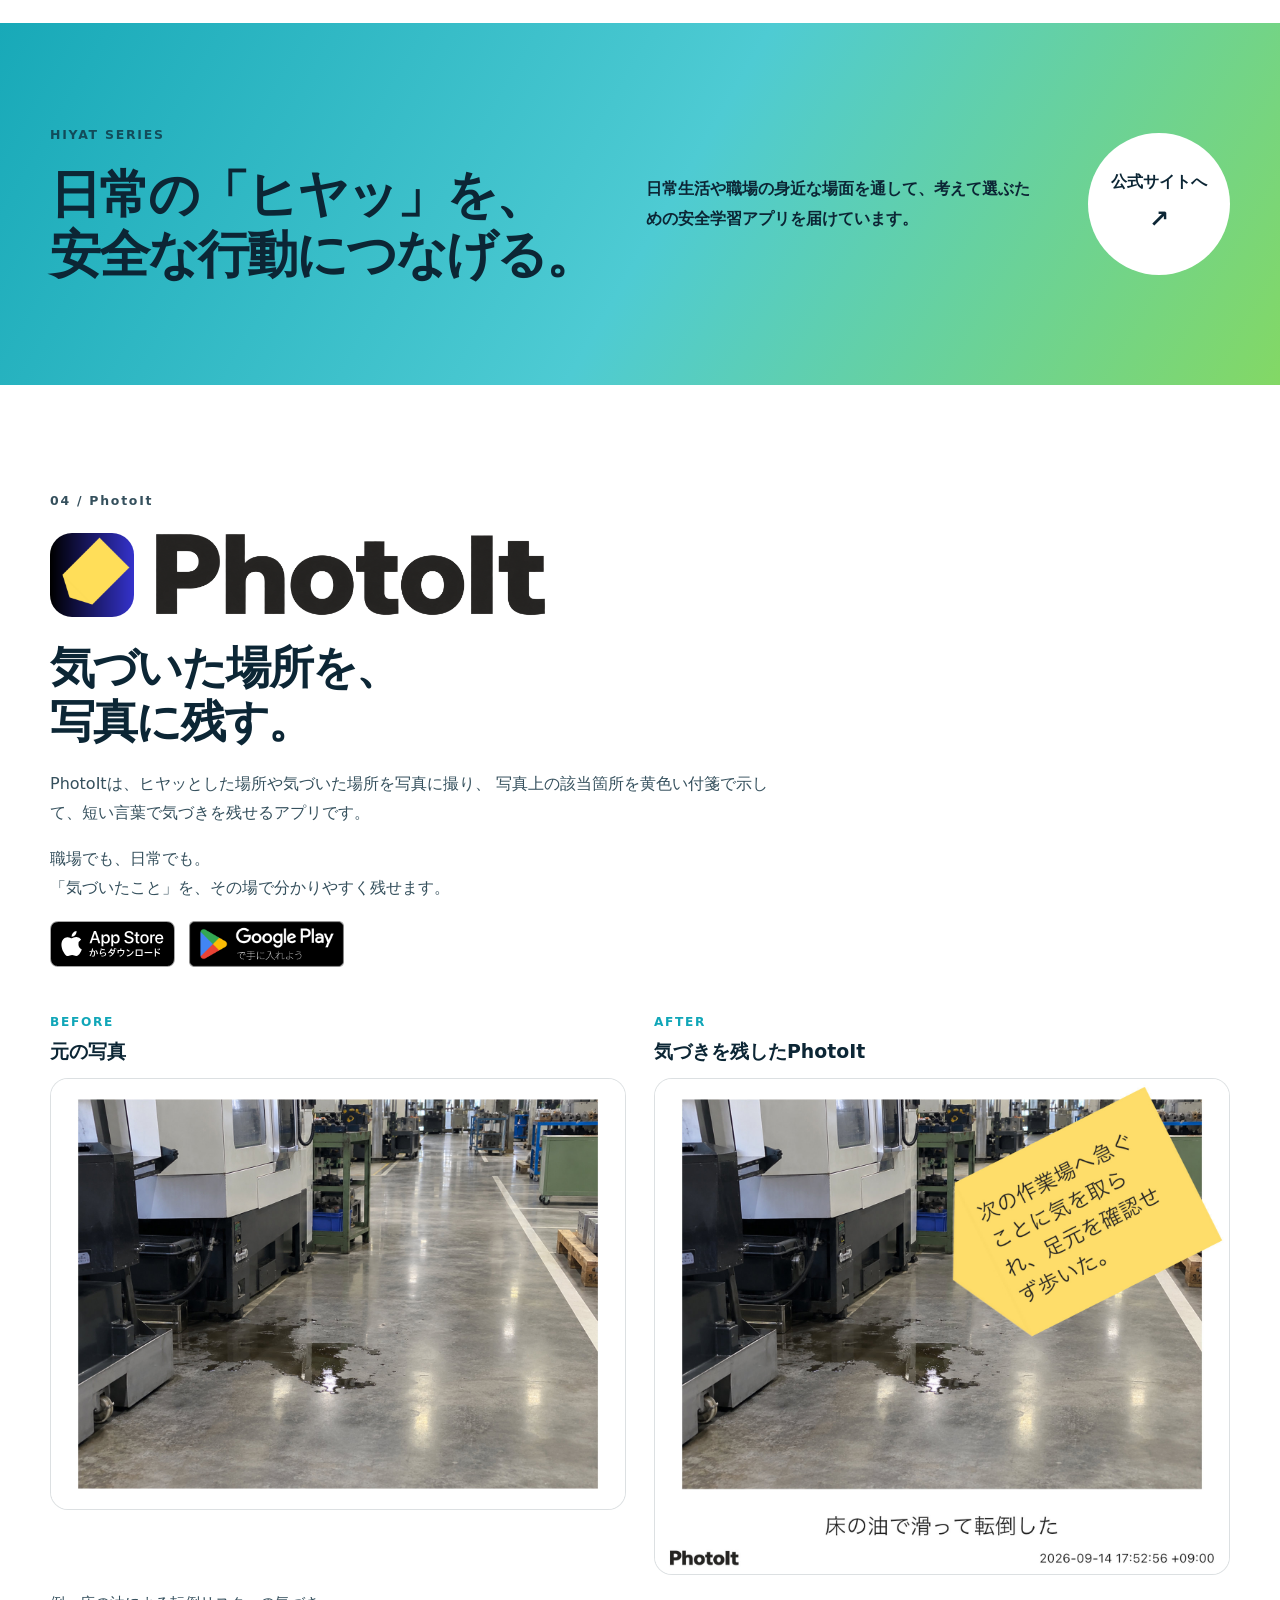
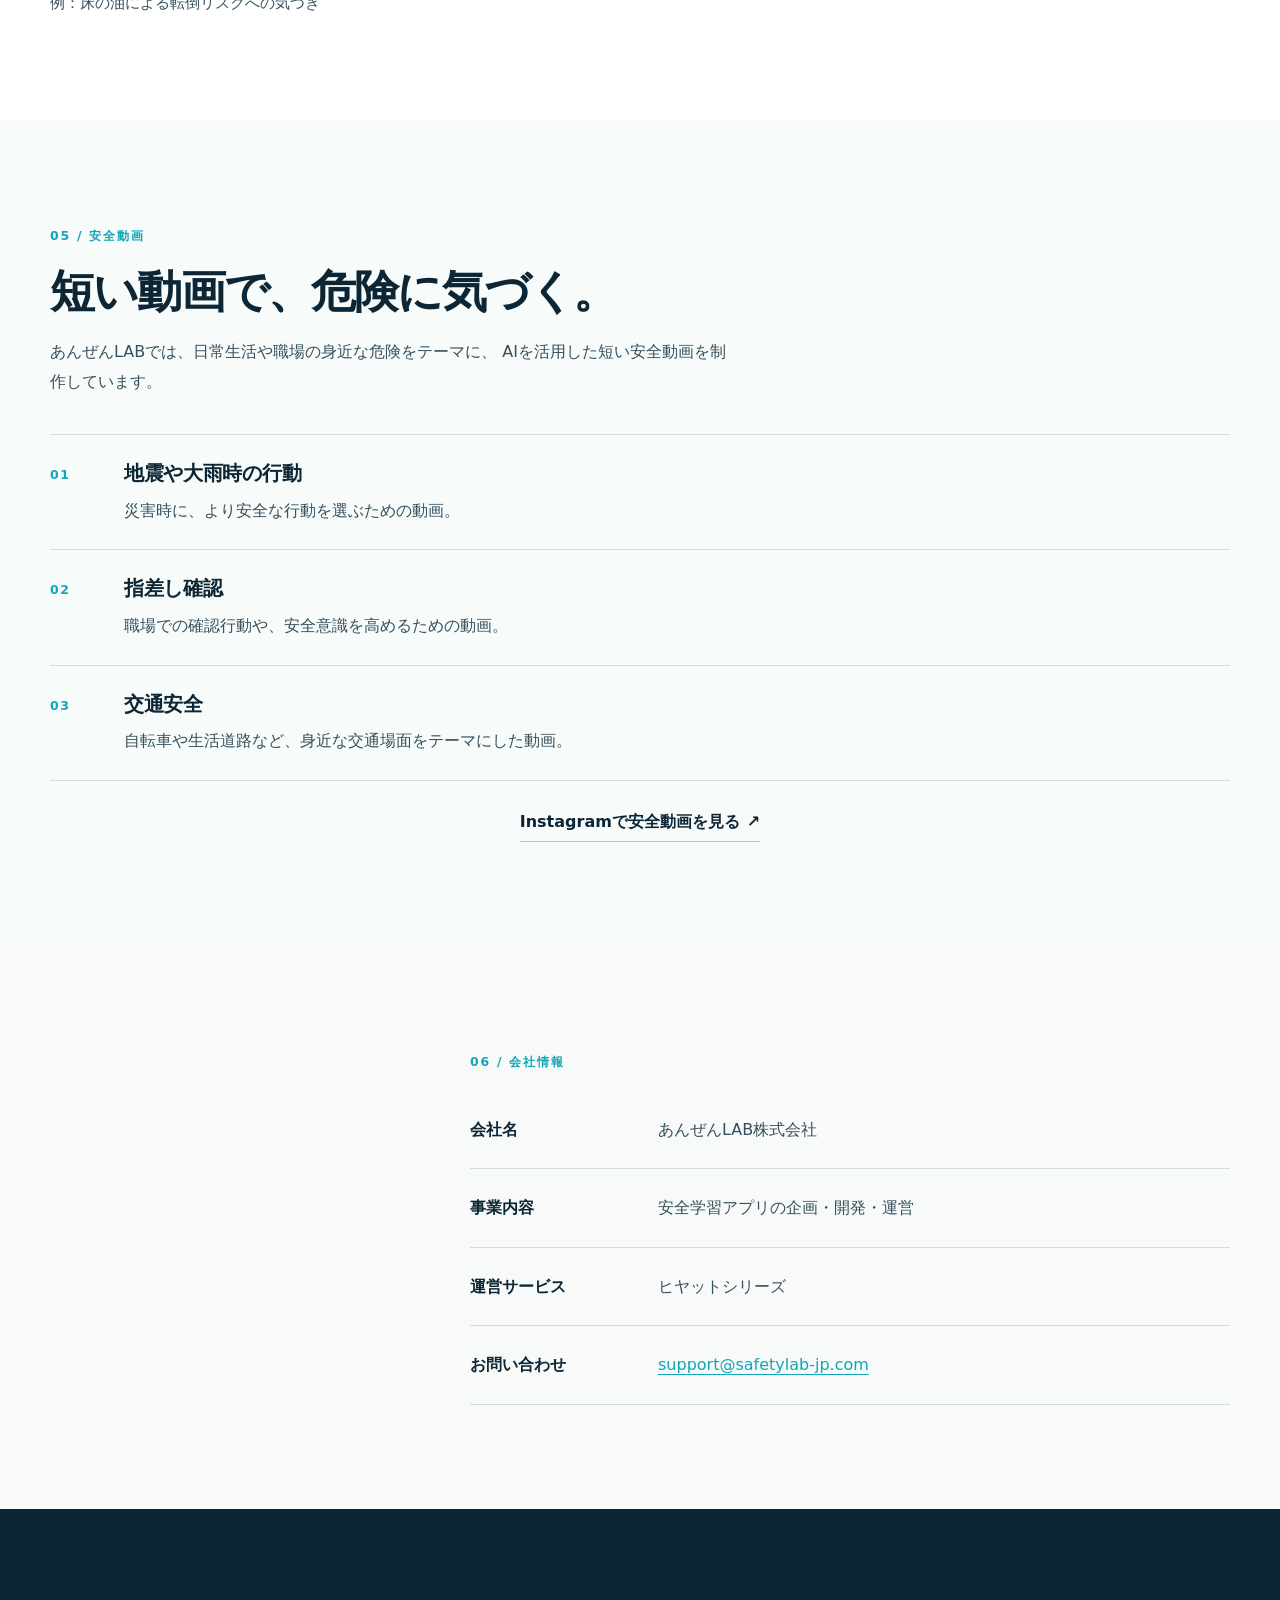
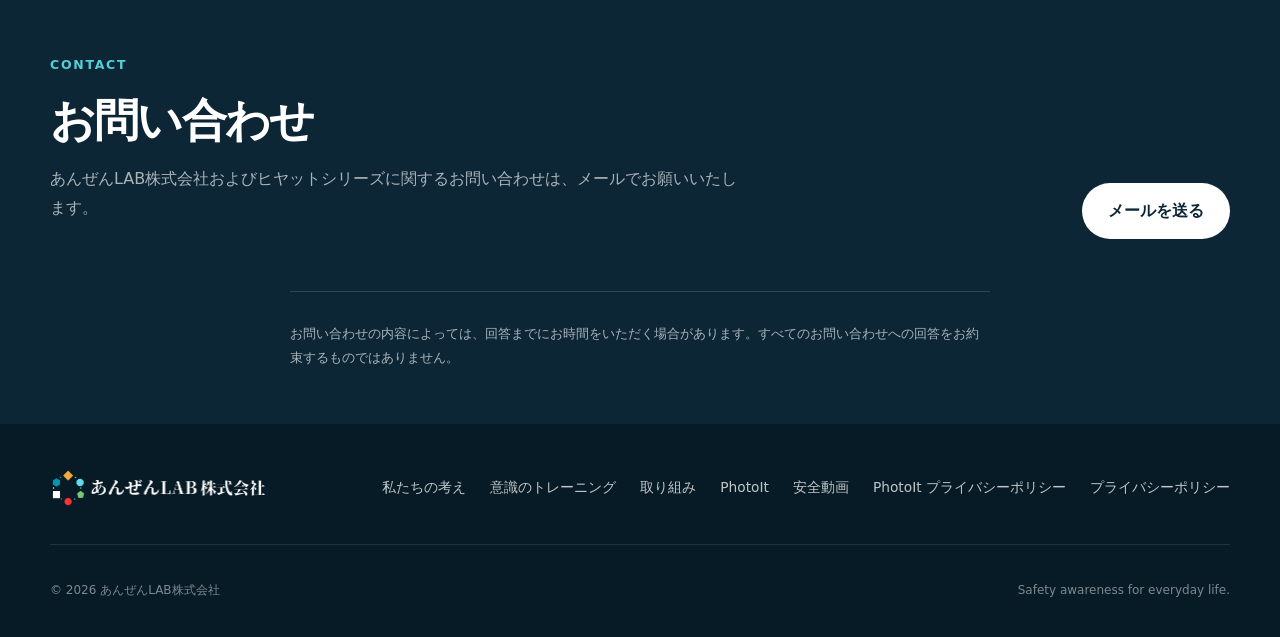
==== commit 08402601: "remove free wording from website" ====
--- a/index.html
+++ b/index.html
@@ -148,7 +148,7 @@
         <div class="work-card">
           <p class="section-index">03 / 私たちの取り組み</p>
           <h2>
-            <span class="heading-line">無料の安全学習アプリを、</span>
+            <span class="heading-line">安全を、身近に学べるアプリを</span>
             <span class="heading-line">誠実につくる。</span>
           </h2>
           <p>日常生活や職場に潜む危険をテーマにした、安全学習アプリ「ヒヤットシリーズ」を企画・開発・運営しています。</p>
@@ -161,7 +161,7 @@
         <div class="principles">
           <p class="principles-label">OUR PRINCIPLES</p>
           <ul>
-            <li><span>01</span>無料で利用できる</li>
+            <li><span>01</span>誰でも利用しやすい</li>
             <li><span>02</span>広告を表示しない</li>
             <li><span>03</span>ログインを必要としない</li>
             <li><span>04</span>個人情報を必要以上に収集しない</li>
@@ -181,7 +181,7 @@
             <span class="heading-line">安全な行動につなげる。</span>
           </h2>
         </div>
-        <p>日常生活や職場の身近な場面を通して、考えて選ぶための無料アプリを届けています。</p>
+        <p>日常生活や職場の身近な場面を通して、考えて選ぶための安全学習アプリを届けています。</p>
         <a class="circle-link" href="https://hiyat-series.web.app" target="_blank" rel="noopener noreferrer" aria-label="ヒヤットシリーズ公式サイトを開く">
           <span>公式サイトへ</span>
           <b aria-hidden="true">↗</b>
@@ -290,7 +290,7 @@
           <p class="section-index">06 / 会社情報</p>
           <dl class="company-list">
           <div><dt>会社名</dt><dd>あんぜんLAB株式会社</dd></div>
-          <div><dt>事業内容</dt><dd>無料の安全学習アプリの企画・開発・運営</dd></div>
+          <div><dt>事業内容</dt><dd>安全学習アプリの企画・開発・運営</dd></div>
           <div><dt>運営サービス</dt><dd>ヒヤットシリーズ</dd></div>
           <div><dt>お問い合わせ</dt><dd><a href="mailto:support@safetylab-jp.com">support@safetylab-jp.com</a></dd></div>
           </dl>
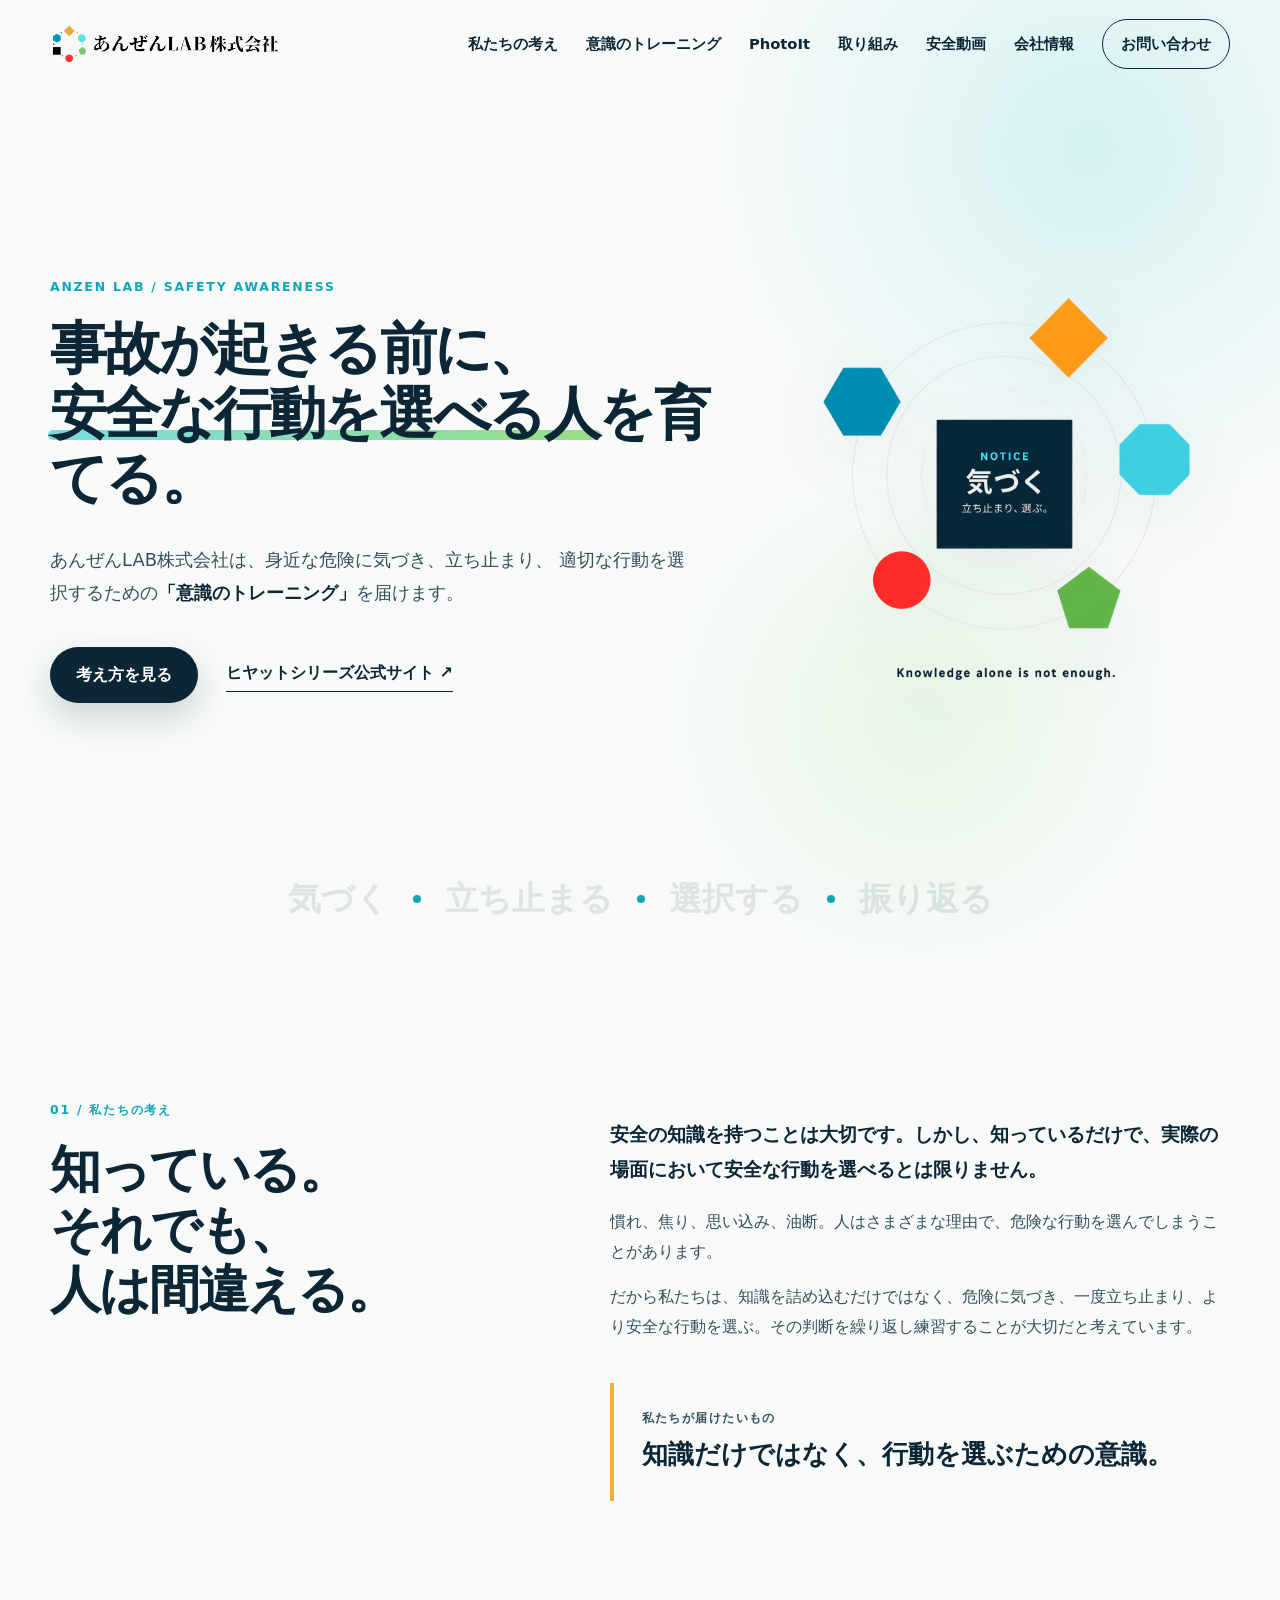
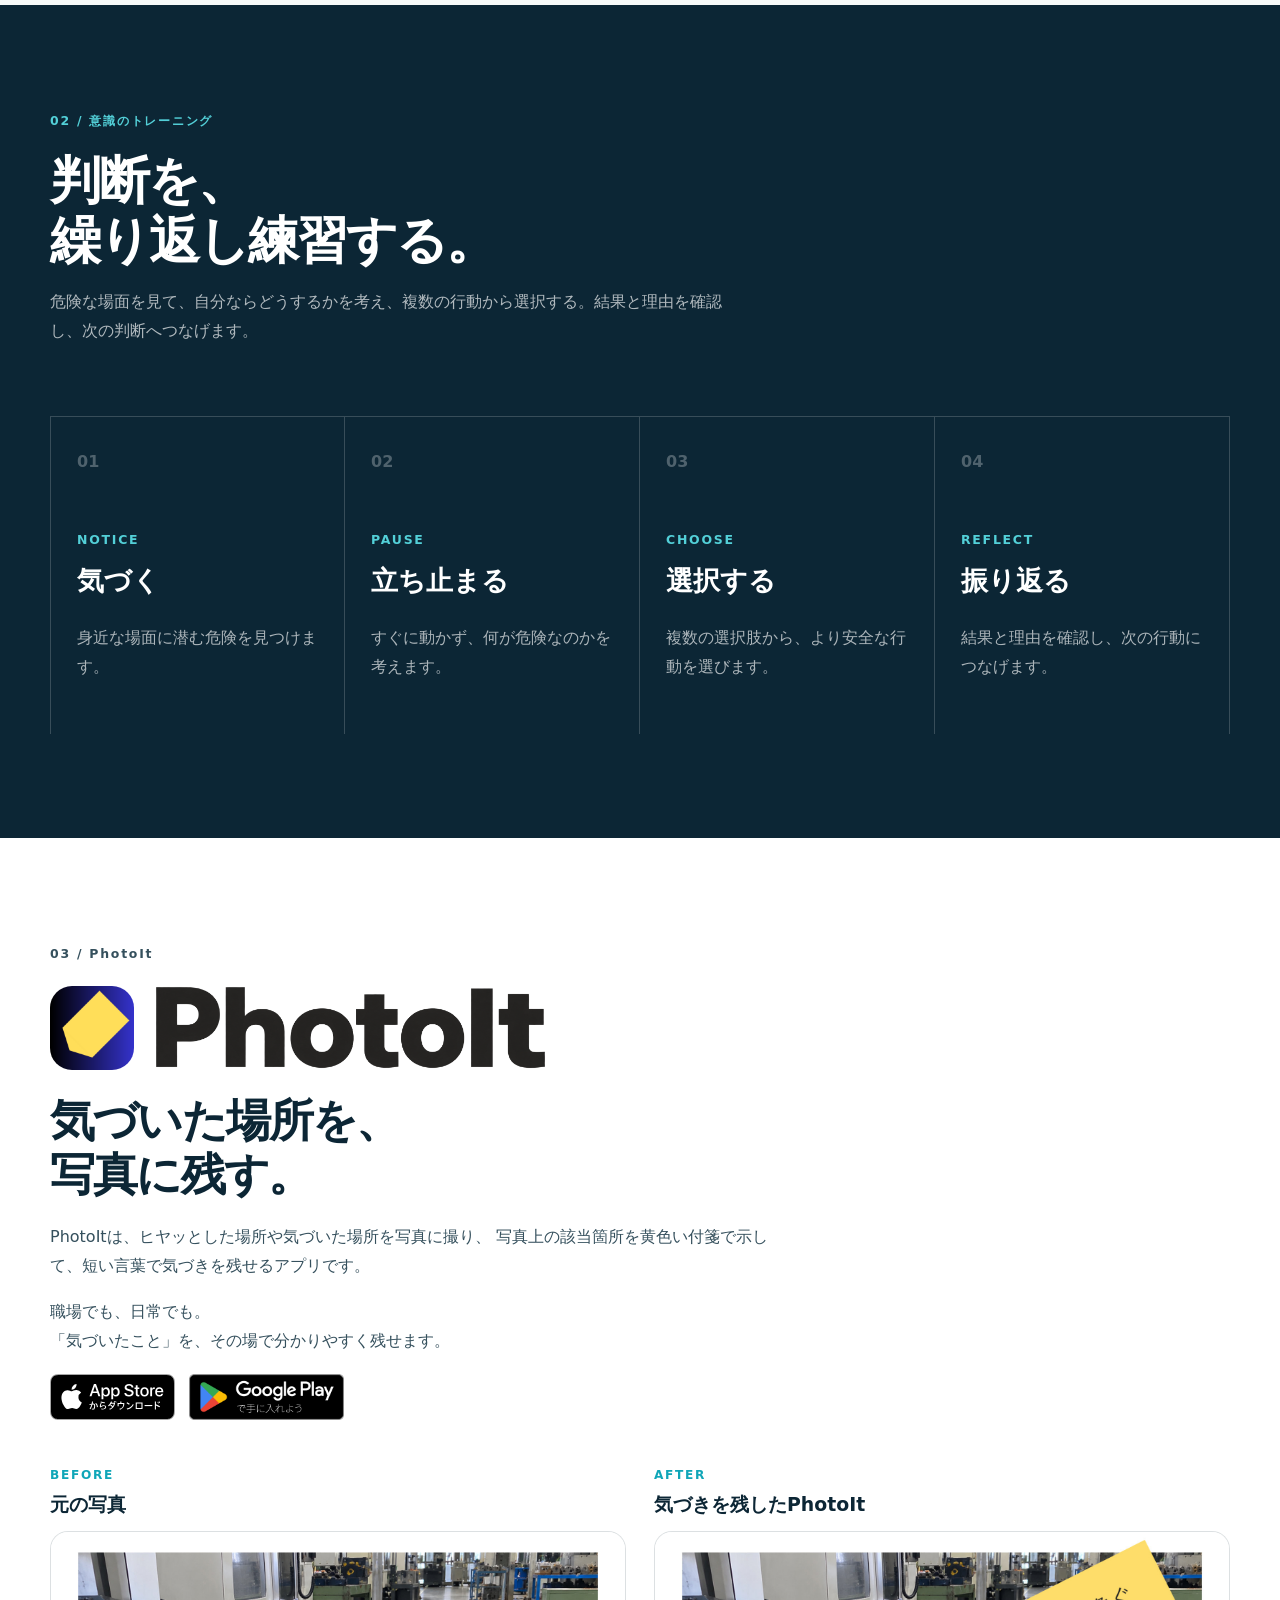
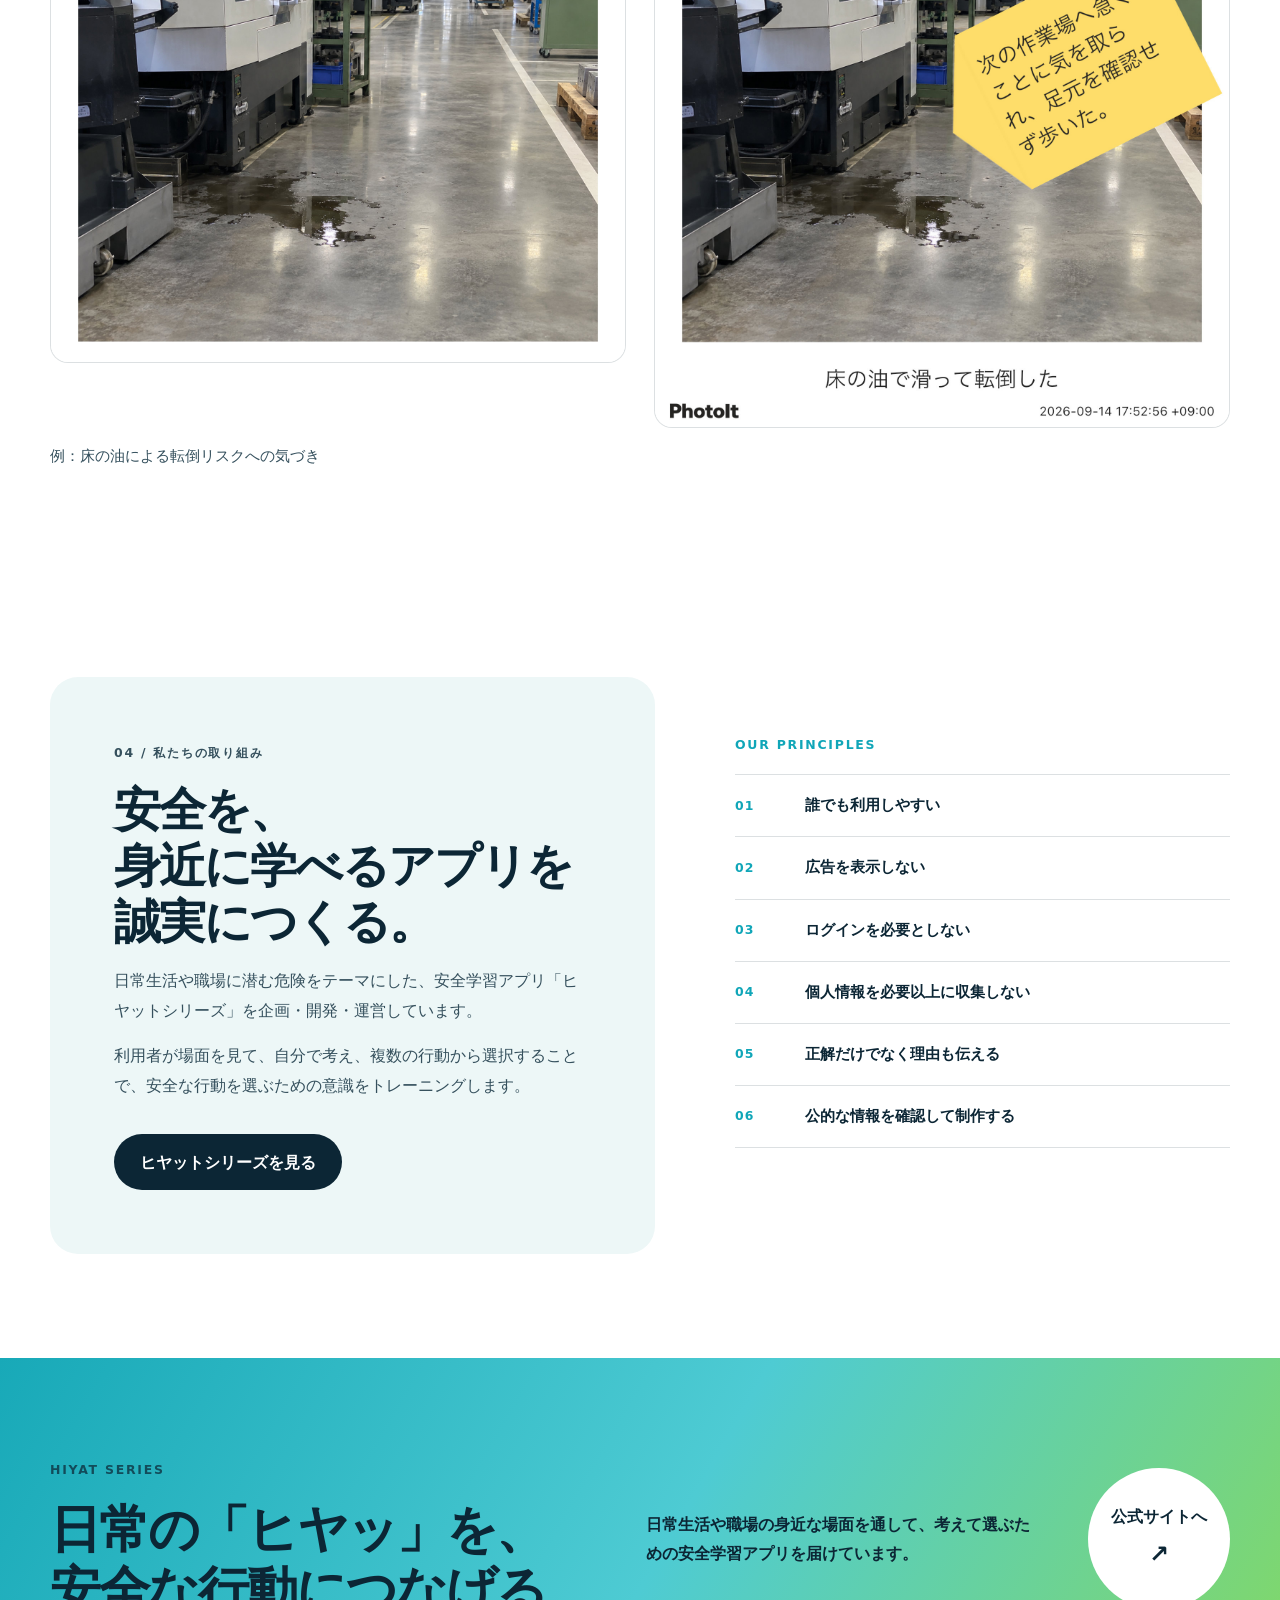
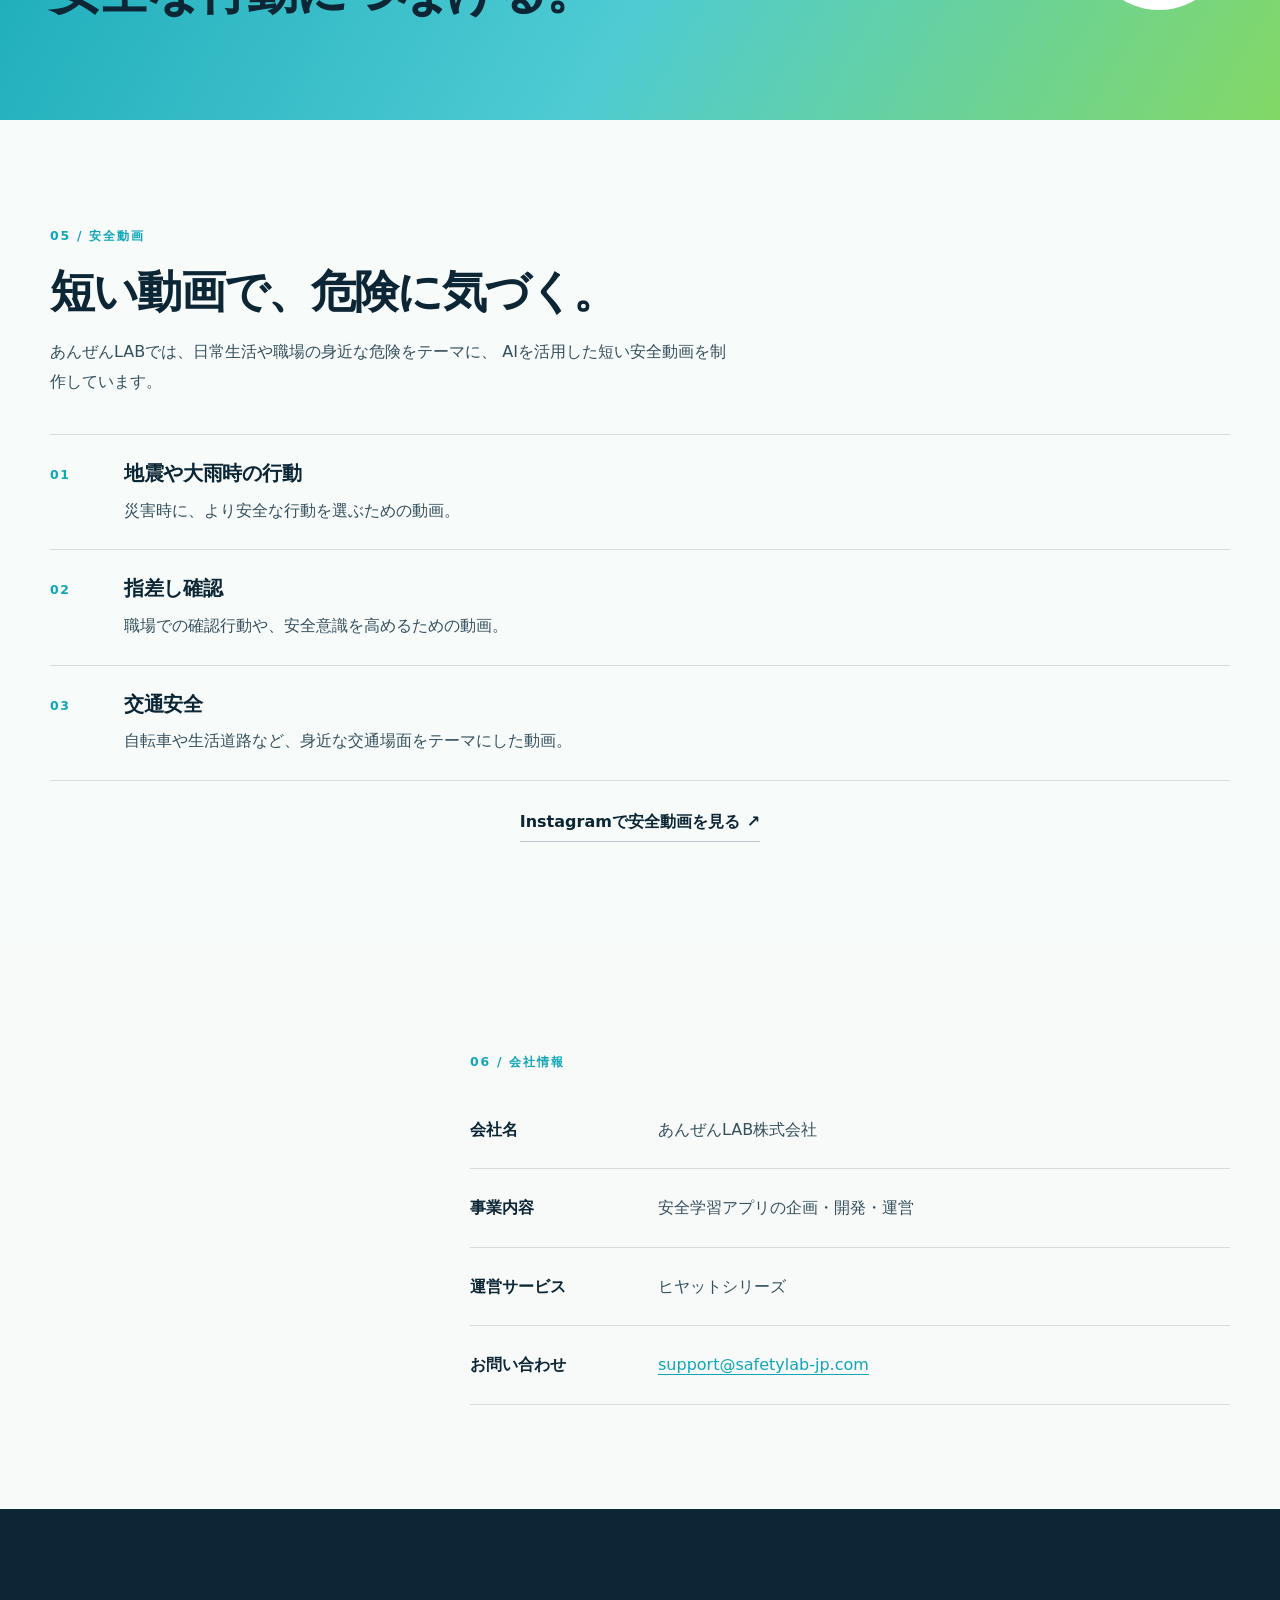
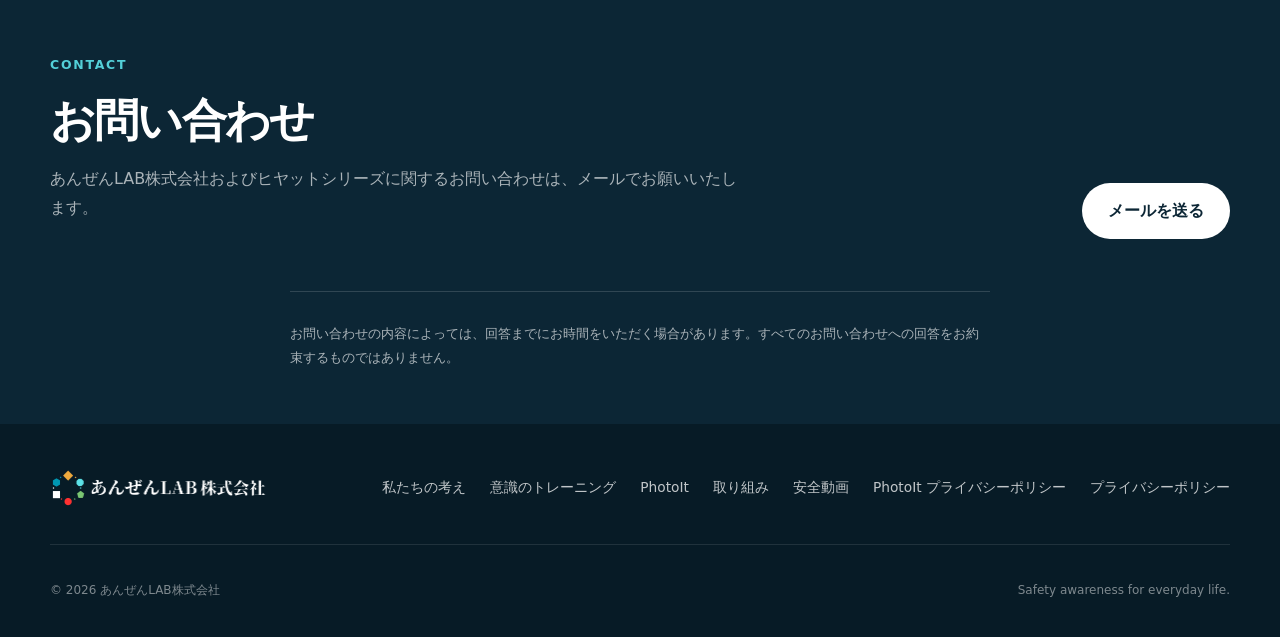
==== commit 9901c63a: "move PhotoIt before Hiyat series" ====
--- a/index.html
+++ b/index.html
@@ -32,8 +32,8 @@
       <nav id="site-nav" class="site-nav" aria-label="メインメニュー">
         <a href="#philosophy">私たちの考え</a>
         <a href="#training">意識のトレーニング</a>
+        <a href="#photoit">PhotoIt</a>
         <a href="#work">取り組み</a>
-        <a href="#photoit">PhotoIt</a>
         <a href="#videos">安全動画</a>
         <a href="#company">会社情報</a>
         <a class="nav-cta" href="#contact">お問い合わせ</a>
@@ -143,57 +143,10 @@
       </div>
     </section>
 
-    <section id="work" class="section work">
-      <div class="shell work-grid">
-        <div class="work-card">
-          <p class="section-index">03 / 私たちの取り組み</p>
-          <h2>
-            <span class="heading-line">安全を、身近に学べるアプリを</span>
-            <span class="heading-line">誠実につくる。</span>
-          </h2>
-          <p>日常生活や職場に潜む危険をテーマにした、安全学習アプリ「ヒヤットシリーズ」を企画・開発・運営しています。</p>
-          <p>利用者が場面を見て、自分で考え、複数の行動から選択することで、安全な行動を選ぶための意識をトレーニングします。</p>
-          <a class="button button-dark" href="https://hiyat-series.web.app" target="_blank" rel="noopener noreferrer">
-            ヒヤットシリーズを見る
-          </a>
-        </div>
-
-        <div class="principles">
-          <p class="principles-label">OUR PRINCIPLES</p>
-          <ul>
-            <li><span>01</span>誰でも利用しやすい</li>
-            <li><span>02</span>広告を表示しない</li>
-            <li><span>03</span>ログインを必要としない</li>
-            <li><span>04</span>個人情報を必要以上に収集しない</li>
-            <li><span>05</span>正解だけでなく理由も伝える</li>
-            <li><span>06</span>公的な情報を確認して制作する</li>
-          </ul>
-        </div>
-      </div>
-    </section>
-
-    <section class="series-band" aria-labelledby="series-title">
-      <div class="shell series-band-inner">
-        <div>
-          <p class="section-index">HIYAT SERIES</p>
-          <h2 id="series-title">
-            <span class="heading-line">日常の「ヒヤッ」を、</span>
-            <span class="heading-line">安全な行動につなげる。</span>
-          </h2>
-        </div>
-        <p>日常生活や職場の身近な場面を通して、考えて選ぶための安全学習アプリを届けています。</p>
-        <a class="circle-link" href="https://hiyat-series.web.app" target="_blank" rel="noopener noreferrer" aria-label="ヒヤットシリーズ公式サイトを開く">
-          <span>公式サイトへ</span>
-          <b aria-hidden="true">↗</b>
-        </a>
-      </div>
-    </section>
-
-
     <section id="photoit" class="section photoit-section">
       <div class="shell">
         <div class="section-heading photoit-heading">
-          <p class="section-index">04 / PhotoIt</p>
+          <p class="section-index">03 / PhotoIt</p>
           <div class="photoit-brand-row">
             <img class="photoit-brand-icon" src="assets/photoit-app-icon.png" alt="PhotoIt アプリアイコン">
             <img class="photoit-brand-logo" src="assets/photoit-logo.png" alt="PhotoIt ロゴ">
@@ -239,6 +192,55 @@
       </div>
     </section>
 
+<section id="work" class="section work">
+      <div class="shell work-grid">
+        <div class="work-card">
+          <p class="section-index">04 / 私たちの取り組み</p>
+          <h2>
+            <span class="heading-line">安全を、身近に学べるアプリを</span>
+            <span class="heading-line">誠実につくる。</span>
+          </h2>
+          <p>日常生活や職場に潜む危険をテーマにした、安全学習アプリ「ヒヤットシリーズ」を企画・開発・運営しています。</p>
+          <p>利用者が場面を見て、自分で考え、複数の行動から選択することで、安全な行動を選ぶための意識をトレーニングします。</p>
+          <a class="button button-dark" href="https://hiyat-series.web.app" target="_blank" rel="noopener noreferrer">
+            ヒヤットシリーズを見る
+          </a>
+        </div>
+
+        <div class="principles">
+          <p class="principles-label">OUR PRINCIPLES</p>
+          <ul>
+            <li><span>01</span>誰でも利用しやすい</li>
+            <li><span>02</span>広告を表示しない</li>
+            <li><span>03</span>ログインを必要としない</li>
+            <li><span>04</span>個人情報を必要以上に収集しない</li>
+            <li><span>05</span>正解だけでなく理由も伝える</li>
+            <li><span>06</span>公的な情報を確認して制作する</li>
+          </ul>
+        </div>
+      </div>
+    </section>
+
+    
+
+
+    <section class="series-band" aria-labelledby="series-title">
+      <div class="shell series-band-inner">
+        <div>
+          <p class="section-index">HIYAT SERIES</p>
+          <h2 id="series-title">
+            <span class="heading-line">日常の「ヒヤッ」を、</span>
+            <span class="heading-line">安全な行動につなげる。</span>
+          </h2>
+        </div>
+        <p>日常生活や職場の身近な場面を通して、考えて選ぶための安全学習アプリを届けています。</p>
+        <a class="circle-link" href="https://hiyat-series.web.app" target="_blank" rel="noopener noreferrer" aria-label="ヒヤットシリーズ公式サイトを開く">
+          <span>公式サイトへ</span>
+          <b aria-hidden="true">↗</b>
+        </a>
+      </div>
+    </section>
+
     <section id="videos" class="section videos">
       <div class="shell">
         <div class="section-heading videos-heading">
@@ -321,8 +323,8 @@
       <nav aria-label="フッターメニュー">
         <a href="#philosophy">私たちの考え</a>
         <a href="#training">意識のトレーニング</a>
+        <a href="#photoit">PhotoIt</a>
         <a href="#work">取り組み</a>
-        <a href="#photoit">PhotoIt</a>
         <a href="#videos">安全動画</a>
         <a href="photoit/privacy/index.html">PhotoIt プライバシーポリシー</a>
         <a href="privacy/index.html">プライバシーポリシー</a>
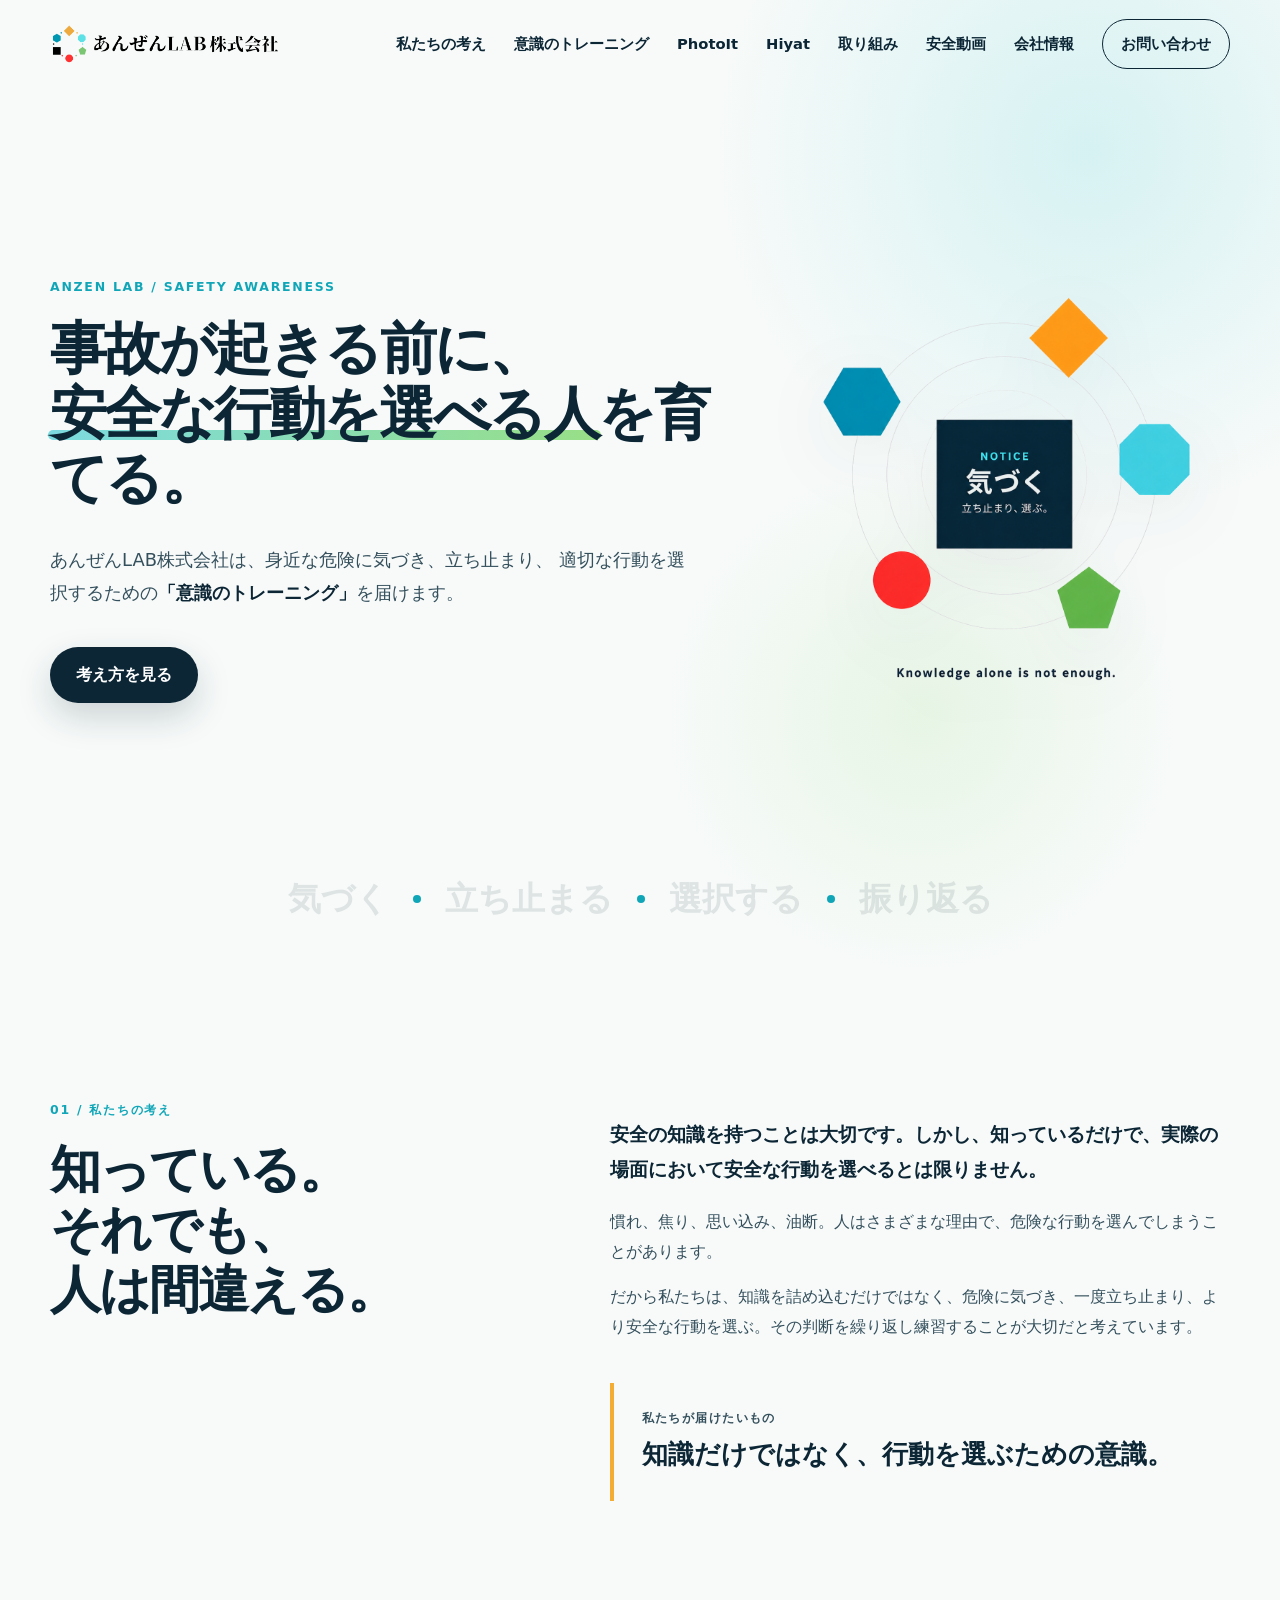
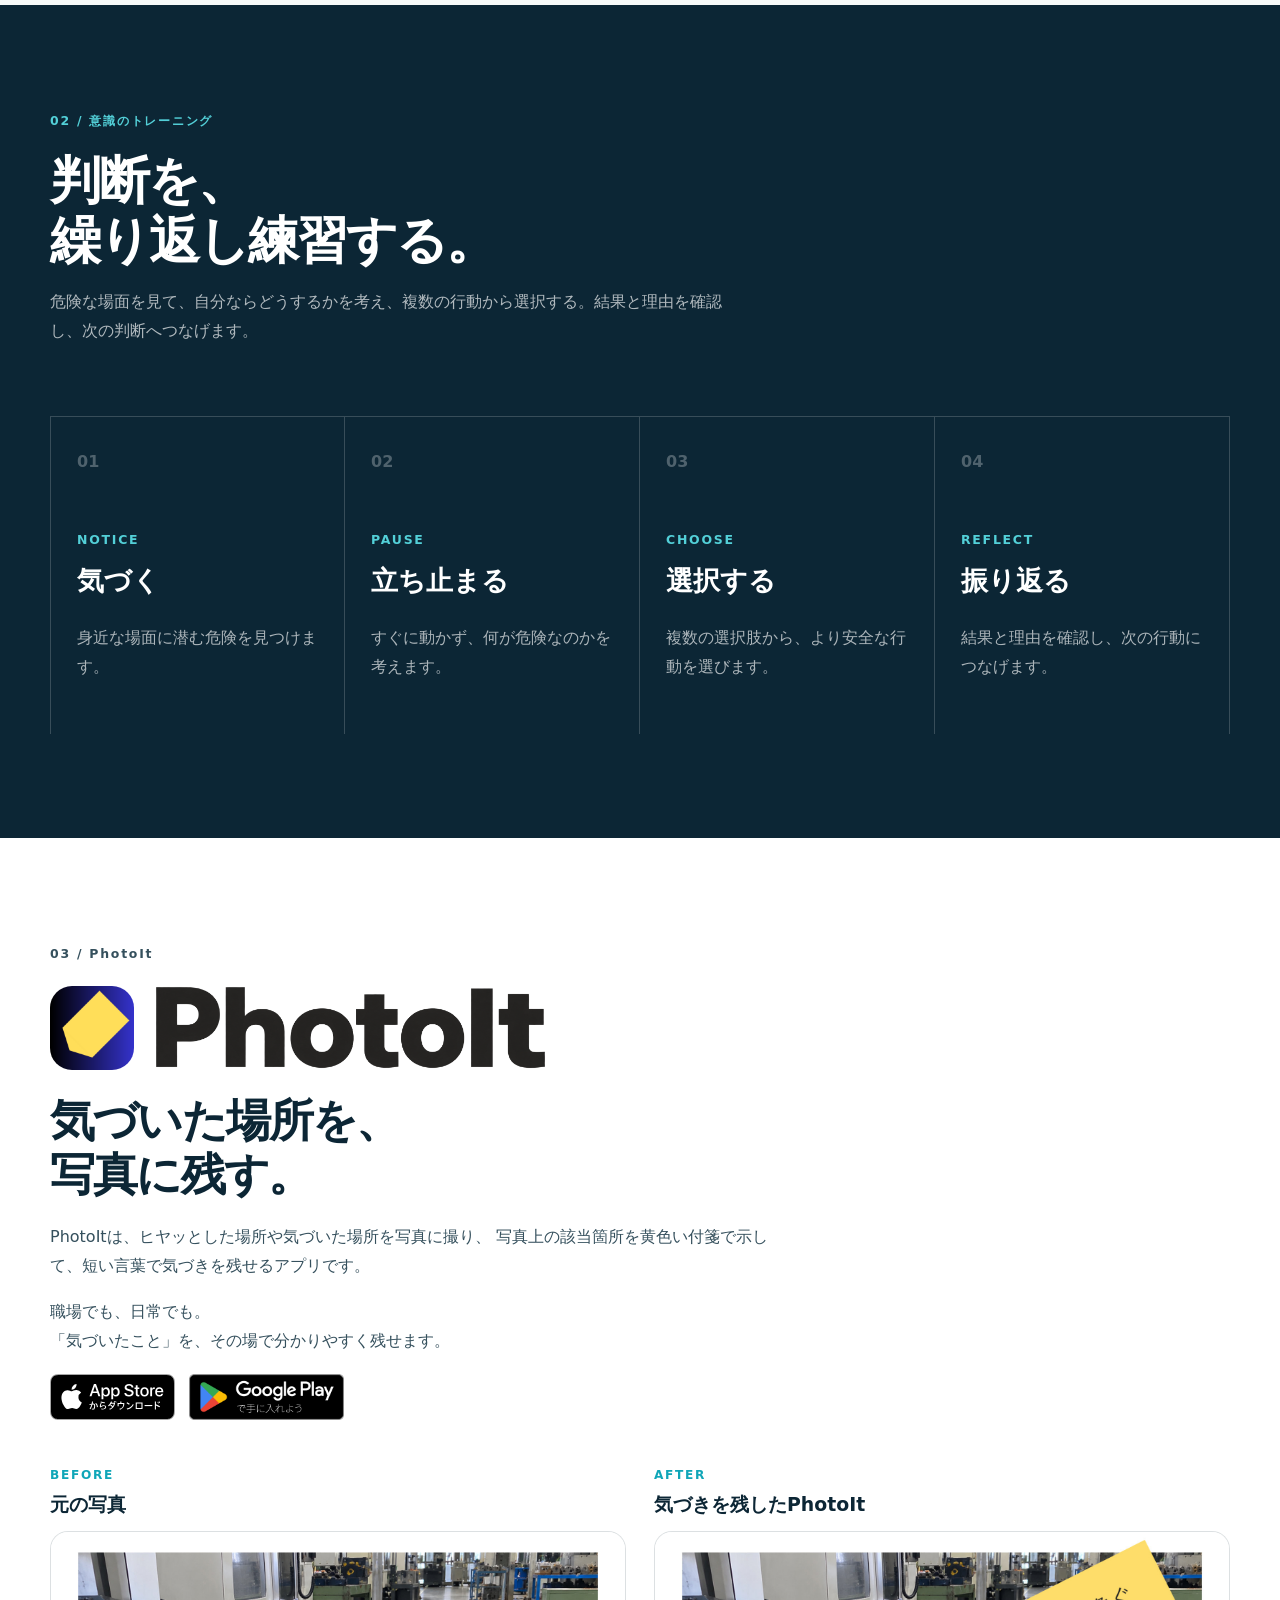
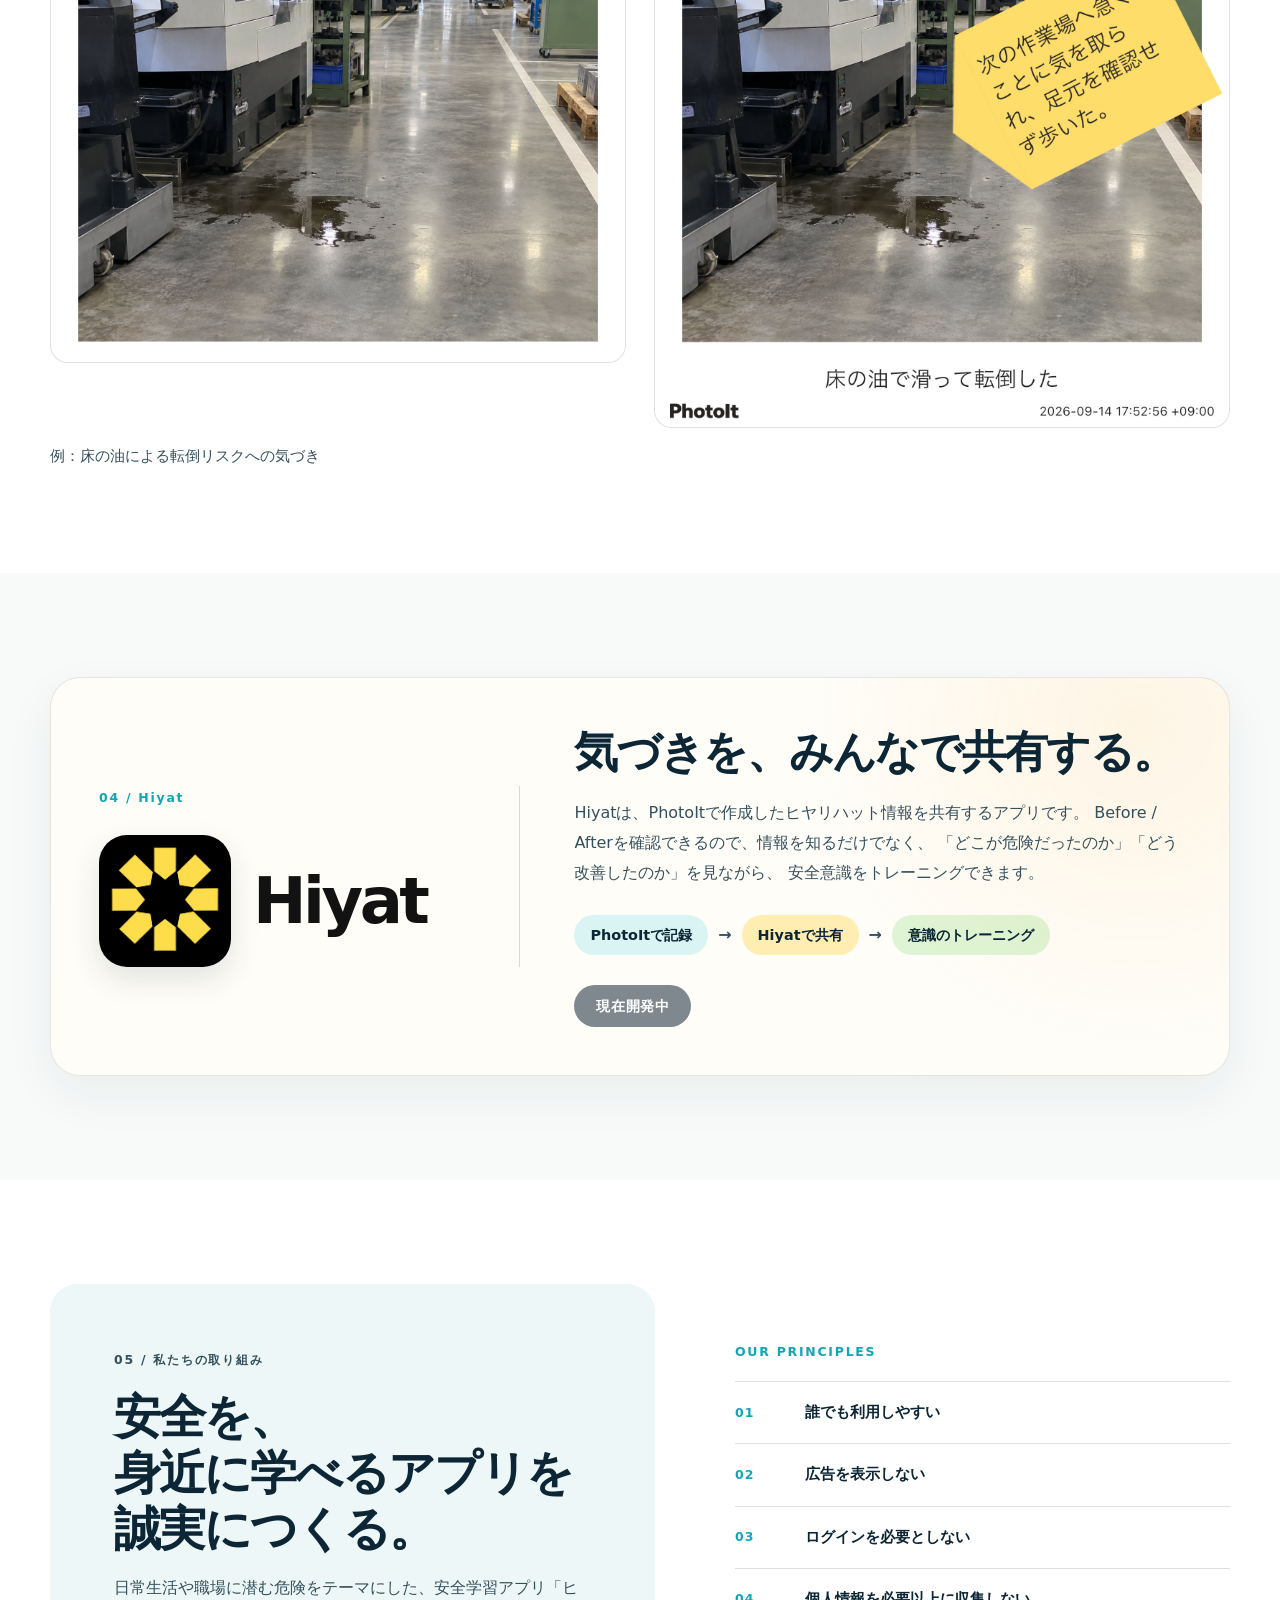
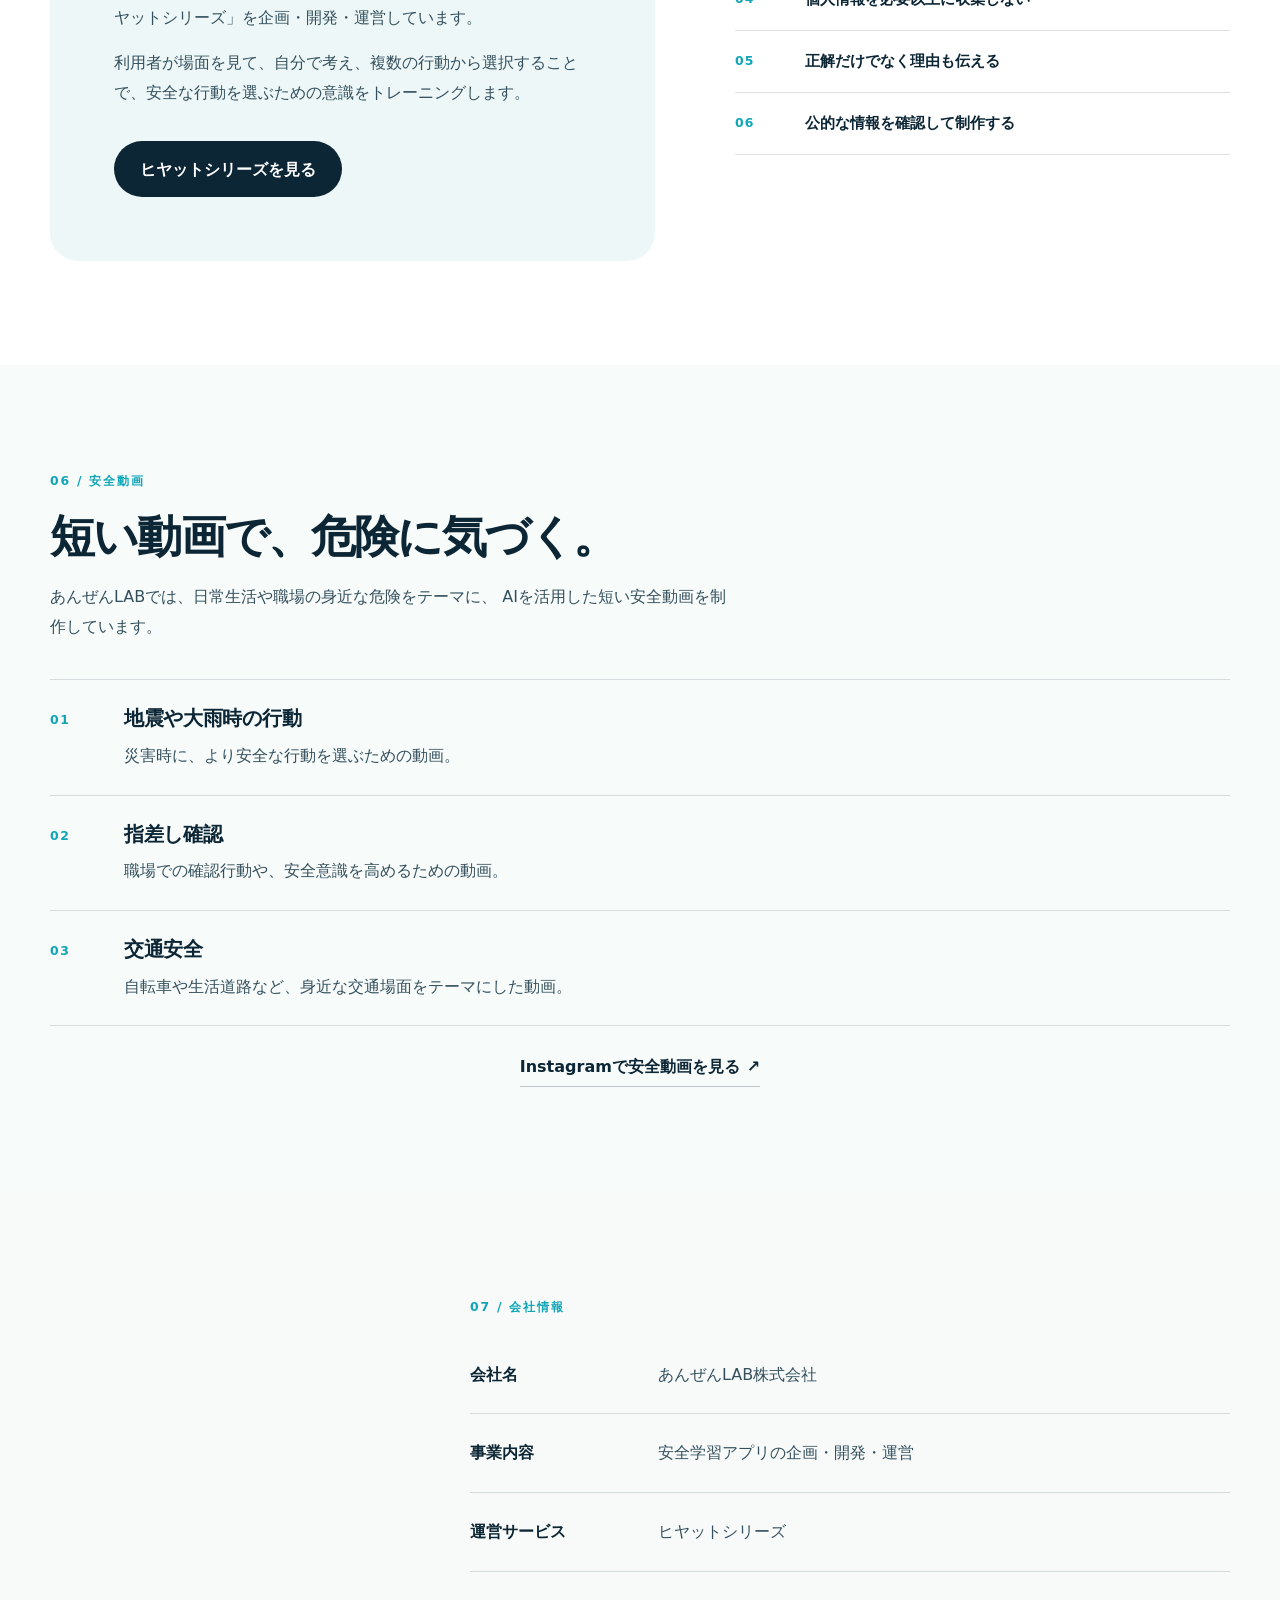
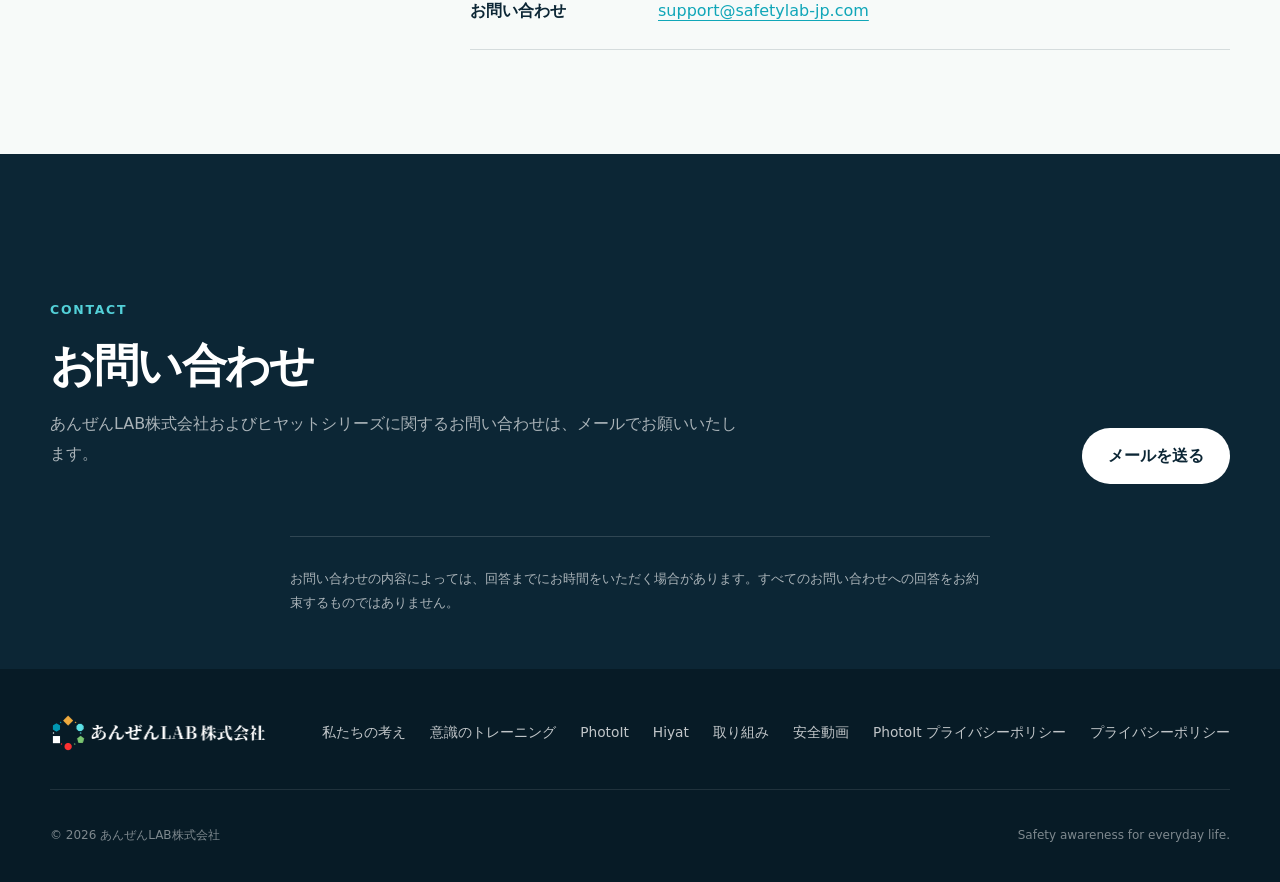
==== commit 3f561b6e: "add Hiyat section and refine homepage" ====
--- a/index.html
+++ b/index.html
@@ -33,6 +33,7 @@
         <a href="#philosophy">私たちの考え</a>
         <a href="#training">意識のトレーニング</a>
         <a href="#photoit">PhotoIt</a>
+        <a href="#hiyat">Hiyat</a>
         <a href="#work">取り組み</a>
         <a href="#videos">安全動画</a>
         <a href="#company">会社情報</a>
@@ -56,10 +57,6 @@
           </p>
           <div class="hero-actions">
             <a class="button button-primary" href="#training">考え方を見る</a>
-            <a class="text-link" href="https://hiyat-series.web.app" target="_blank" rel="noopener noreferrer">
-              ヒヤットシリーズ公式サイト
-              <span aria-hidden="true">↗</span>
-            </a>
           </div>
         </div>
 
@@ -191,11 +188,44 @@
         <p class="photoit-note">例：床の油による転倒リスクへの気づき</p>
       </div>
     </section>
+    <section id="hiyat" class="section hiyat-section">
+      <div class="shell">
+        <div class="hiyat-card">
+          <div class="hiyat-brand">
+            <p class="section-index">04 / Hiyat</p>
+            <div class="hiyat-logo-lockup" aria-label="Hiyat">
+              <img class="hiyat-app-icon" src="assets/hiyat-app-icon.png" alt="Hiyat アプリアイコン">
+              <span class="hiyat-wordmark">Hiyat</span>
+            </div>
+          </div>
+
+          <div class="hiyat-content">
+            <h2>気づきを、みんなで共有する。</h2>
+            <p>
+              Hiyatは、PhotoItで作成したヒヤリハット情報を共有するアプリです。
+              Before / Afterを確認できるので、情報を知るだけでなく、
+              「どこが危険だったのか」「どう改善したのか」を見ながら、
+              安全意識をトレーニングできます。
+            </p>
+
+            <div class="hiyat-flow" aria-label="PhotoItとHiyatの流れ">
+              <span class="hiyat-flow-step hiyat-flow-photoit">PhotoItで記録</span>
+              <span class="hiyat-flow-arrow" aria-hidden="true">→</span>
+              <span class="hiyat-flow-step hiyat-flow-share">Hiyatで共有</span>
+              <span class="hiyat-flow-arrow" aria-hidden="true">→</span>
+              <span class="hiyat-flow-step hiyat-flow-training">意識のトレーニング</span>
+            </div>
+
+            <span class="hiyat-status">現在開発中</span>
+          </div>
+        </div>
+      </div>
+    </section>
 
 <section id="work" class="section work">
       <div class="shell work-grid">
         <div class="work-card">
-          <p class="section-index">04 / 私たちの取り組み</p>
+          <p class="section-index">05 / 私たちの取り組み</p>
           <h2>
             <span class="heading-line">安全を、身近に学べるアプリを</span>
             <span class="heading-line">誠実につくる。</span>
@@ -224,27 +254,10 @@
     
 
 
-    <section class="series-band" aria-labelledby="series-title">
-      <div class="shell series-band-inner">
-        <div>
-          <p class="section-index">HIYAT SERIES</p>
-          <h2 id="series-title">
-            <span class="heading-line">日常の「ヒヤッ」を、</span>
-            <span class="heading-line">安全な行動につなげる。</span>
-          </h2>
-        </div>
-        <p>日常生活や職場の身近な場面を通して、考えて選ぶための安全学習アプリを届けています。</p>
-        <a class="circle-link" href="https://hiyat-series.web.app" target="_blank" rel="noopener noreferrer" aria-label="ヒヤットシリーズ公式サイトを開く">
-          <span>公式サイトへ</span>
-          <b aria-hidden="true">↗</b>
-        </a>
-      </div>
-    </section>
-
     <section id="videos" class="section videos">
       <div class="shell">
         <div class="section-heading videos-heading">
-          <p class="section-index">05 / 安全動画</p>
+          <p class="section-index">06 / 安全動画</p>
           <h2>短い動画で、危険に気づく。</h2>
           <p>
             あんぜんLABでは、日常生活や職場の身近な危険をテーマに、
@@ -289,7 +302,7 @@
     <section id="company" class="section company">
       <div class="shell company-grid">
         <div class="company-content">
-          <p class="section-index">06 / 会社情報</p>
+          <p class="section-index">07 / 会社情報</p>
           <dl class="company-list">
           <div><dt>会社名</dt><dd>あんぜんLAB株式会社</dd></div>
           <div><dt>事業内容</dt><dd>安全学習アプリの企画・開発・運営</dd></div>
@@ -324,6 +337,7 @@
         <a href="#philosophy">私たちの考え</a>
         <a href="#training">意識のトレーニング</a>
         <a href="#photoit">PhotoIt</a>
+        <a href="#hiyat">Hiyat</a>
         <a href="#work">取り組み</a>
         <a href="#videos">安全動画</a>
         <a href="photoit/privacy/index.html">PhotoIt プライバシーポリシー</a>
--- a/styles.css
+++ b/styles.css
@@ -1176,3 +1176,191 @@
     height: 42px;
   }
 }
+
+/* Hiyat section v35 */
+.hiyat-section {
+  background: #f7faf9;
+}
+
+.hiyat-card {
+  display: grid;
+  grid-template-columns: minmax(280px, .82fr) minmax(0, 1.18fr);
+  gap: 54px;
+  align-items: center;
+  padding: 48px;
+  border: 1px solid rgba(12, 38, 53, .10);
+  border-radius: 30px;
+  background:
+    radial-gradient(circle at 92% 12%, rgba(244,173,52,.10), transparent 28%),
+    #fffdf8;
+  box-shadow: 0 18px 50px rgba(12,38,53,.06);
+}
+
+.hiyat-brand {
+  padding-right: 42px;
+  border-right: 1px solid rgba(12,38,53,.16);
+}
+
+.hiyat-logo-lockup {
+  display: flex;
+  align-items: center;
+  gap: 22px;
+  margin-top: 26px;
+}
+
+.hiyat-app-icon {
+  width: 132px;
+  height: 132px;
+  object-fit: cover;
+  border-radius: 28px;
+  flex: 0 0 auto;
+  box-shadow: 0 12px 30px rgba(12,38,53,.12);
+}
+
+.hiyat-wordmark {
+  color: #121212;
+  font-size: clamp(3rem, 5vw, 5.2rem);
+  line-height: .95;
+  letter-spacing: -.055em;
+  font-weight: 900;
+}
+
+.hiyat-content h2 {
+  margin: 0 0 20px;
+  color: var(--ink);
+  font-size: clamp(2rem, 3.4vw, 3.35rem);
+  line-height: 1.2;
+  letter-spacing: -.04em;
+}
+
+.hiyat-content > p {
+  max-width: 720px;
+  margin: 0;
+  color: var(--ink-soft);
+}
+
+.hiyat-flow {
+  display: flex;
+  align-items: center;
+  flex-wrap: wrap;
+  gap: 10px;
+  margin-top: 28px;
+}
+
+.hiyat-flow-step {
+  display: inline-flex;
+  align-items: center;
+  min-height: 40px;
+  padding: 0 16px;
+  border-radius: 999px;
+  color: var(--ink);
+  font-size: .9rem;
+  font-weight: 800;
+  white-space: nowrap;
+}
+
+.hiyat-flow-photoit {
+  background: rgba(83,208,216,.22);
+}
+
+.hiyat-flow-share {
+  background: rgba(255,218,92,.46);
+}
+
+.hiyat-flow-training {
+  background: rgba(121,214,95,.24);
+}
+
+.hiyat-flow-arrow {
+  color: var(--ink-soft);
+  font-weight: 900;
+}
+
+.hiyat-status {
+  display: inline-flex;
+  align-items: center;
+  justify-content: center;
+  min-height: 42px;
+  margin-top: 30px;
+  padding: 0 22px;
+  border-radius: 999px;
+  background: #7f888e;
+  color: #fff;
+  font-size: .9rem;
+  font-weight: 800;
+  letter-spacing: .04em;
+}
+
+@media (max-width: 900px) {
+  .hiyat-card {
+    grid-template-columns: 1fr;
+    gap: 34px;
+    padding: 36px;
+  }
+
+  .hiyat-brand {
+    padding-right: 0;
+    padding-bottom: 30px;
+    border-right: 0;
+    border-bottom: 1px solid rgba(12,38,53,.16);
+  }
+
+  .hiyat-logo-lockup {
+    margin-top: 20px;
+  }
+}
+
+@media (max-width: 560px) {
+  .hiyat-card {
+    padding: 26px 20px;
+    border-radius: 24px;
+  }
+
+  .hiyat-app-icon {
+    width: 88px;
+    height: 88px;
+    border-radius: 20px;
+  }
+
+  .hiyat-wordmark {
+    font-size: 3.25rem;
+  }
+
+  .hiyat-content h2 {
+    font-size: 2rem;
+  }
+
+  .hiyat-flow {
+    gap: 8px;
+  }
+
+  .hiyat-flow-step {
+    min-height: 36px;
+    padding: 0 12px;
+    font-size: .82rem;
+  }
+
+  .hiyat-flow-arrow {
+    font-size: .86rem;
+  }
+}
+/* Hiyat mobile flow single-line fix v36 */
+@media (max-width: 560px) {
+  .hiyat-flow {
+    flex-wrap: nowrap;
+    gap: clamp(3px, 1vw, 6px);
+  }
+
+  .hiyat-flow-step {
+    min-height: 34px;
+    padding: 0 clamp(7px, 1.8vw, 10px);
+    font-size: clamp(.62rem, 2.35vw, .76rem);
+    letter-spacing: -.02em;
+    white-space: nowrap;
+  }
+
+  .hiyat-flow-arrow {
+    flex: 0 0 auto;
+    font-size: .72rem;
+  }
+}
